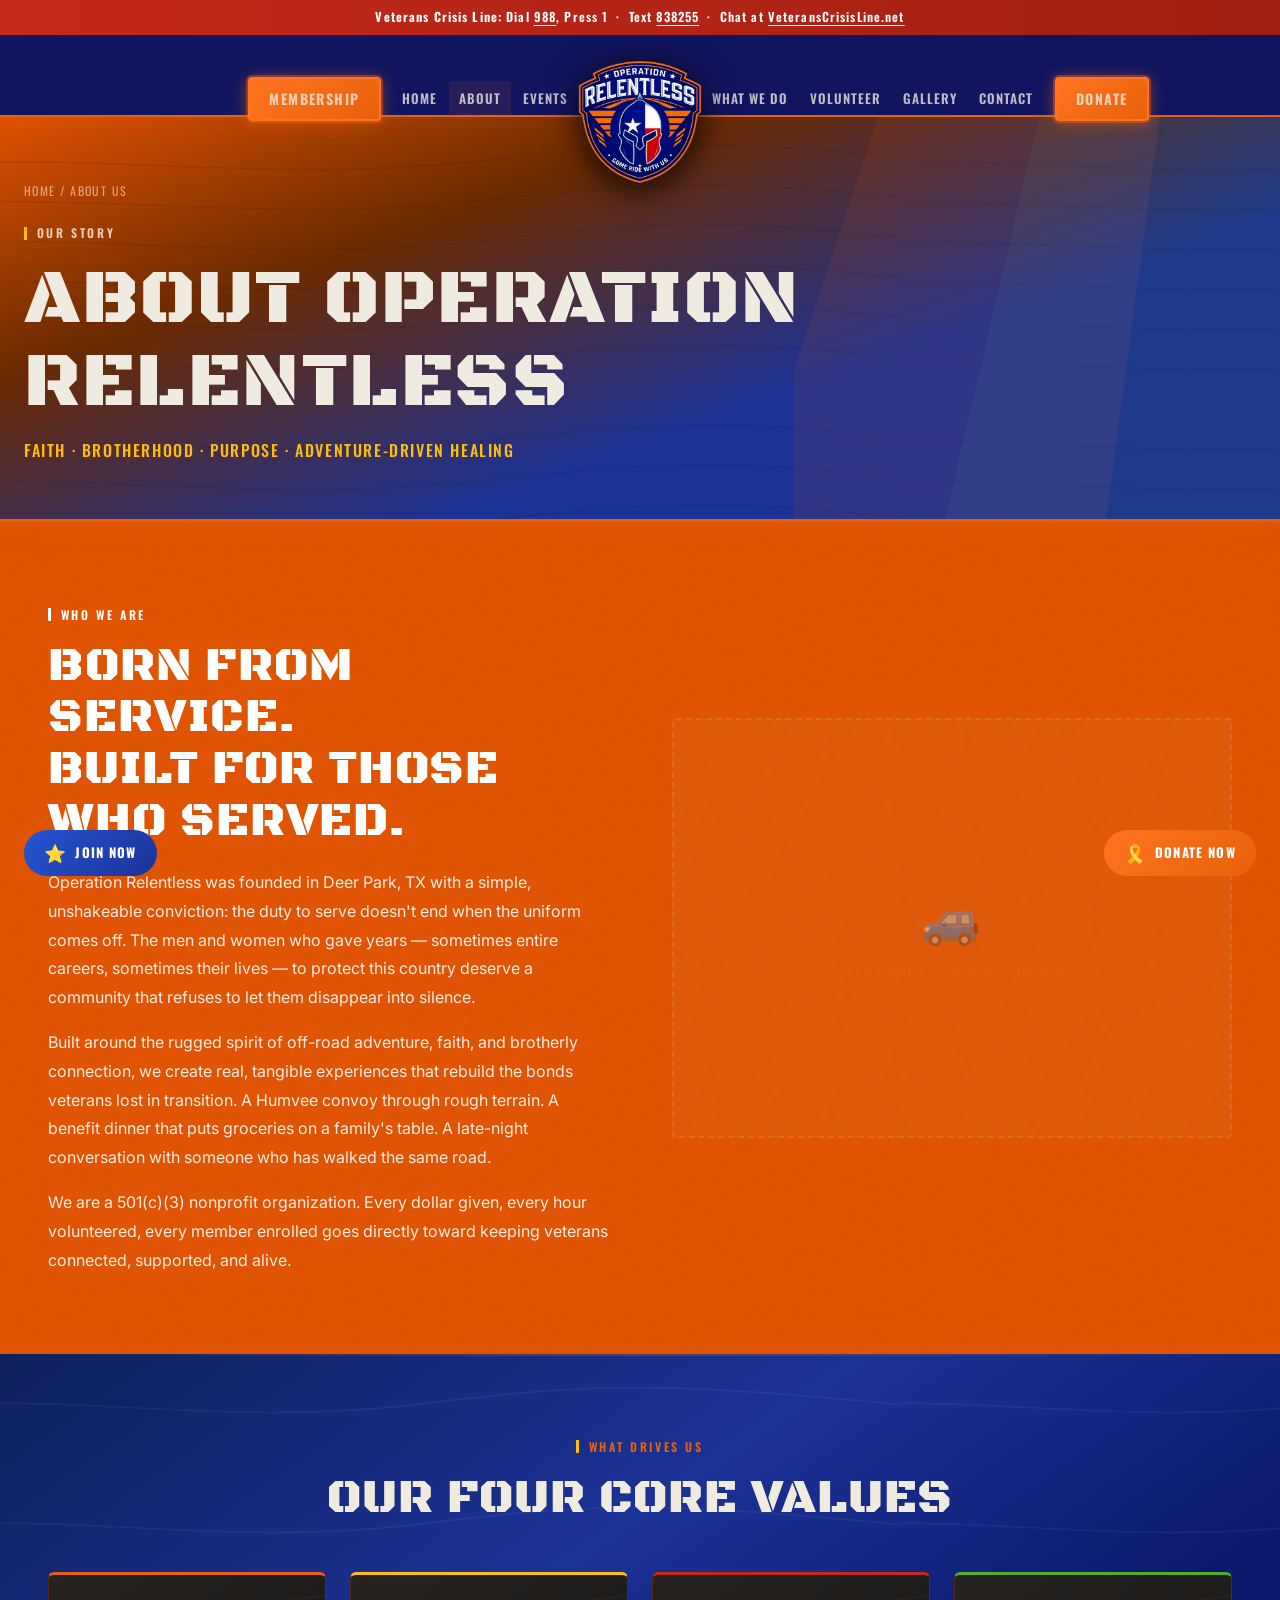
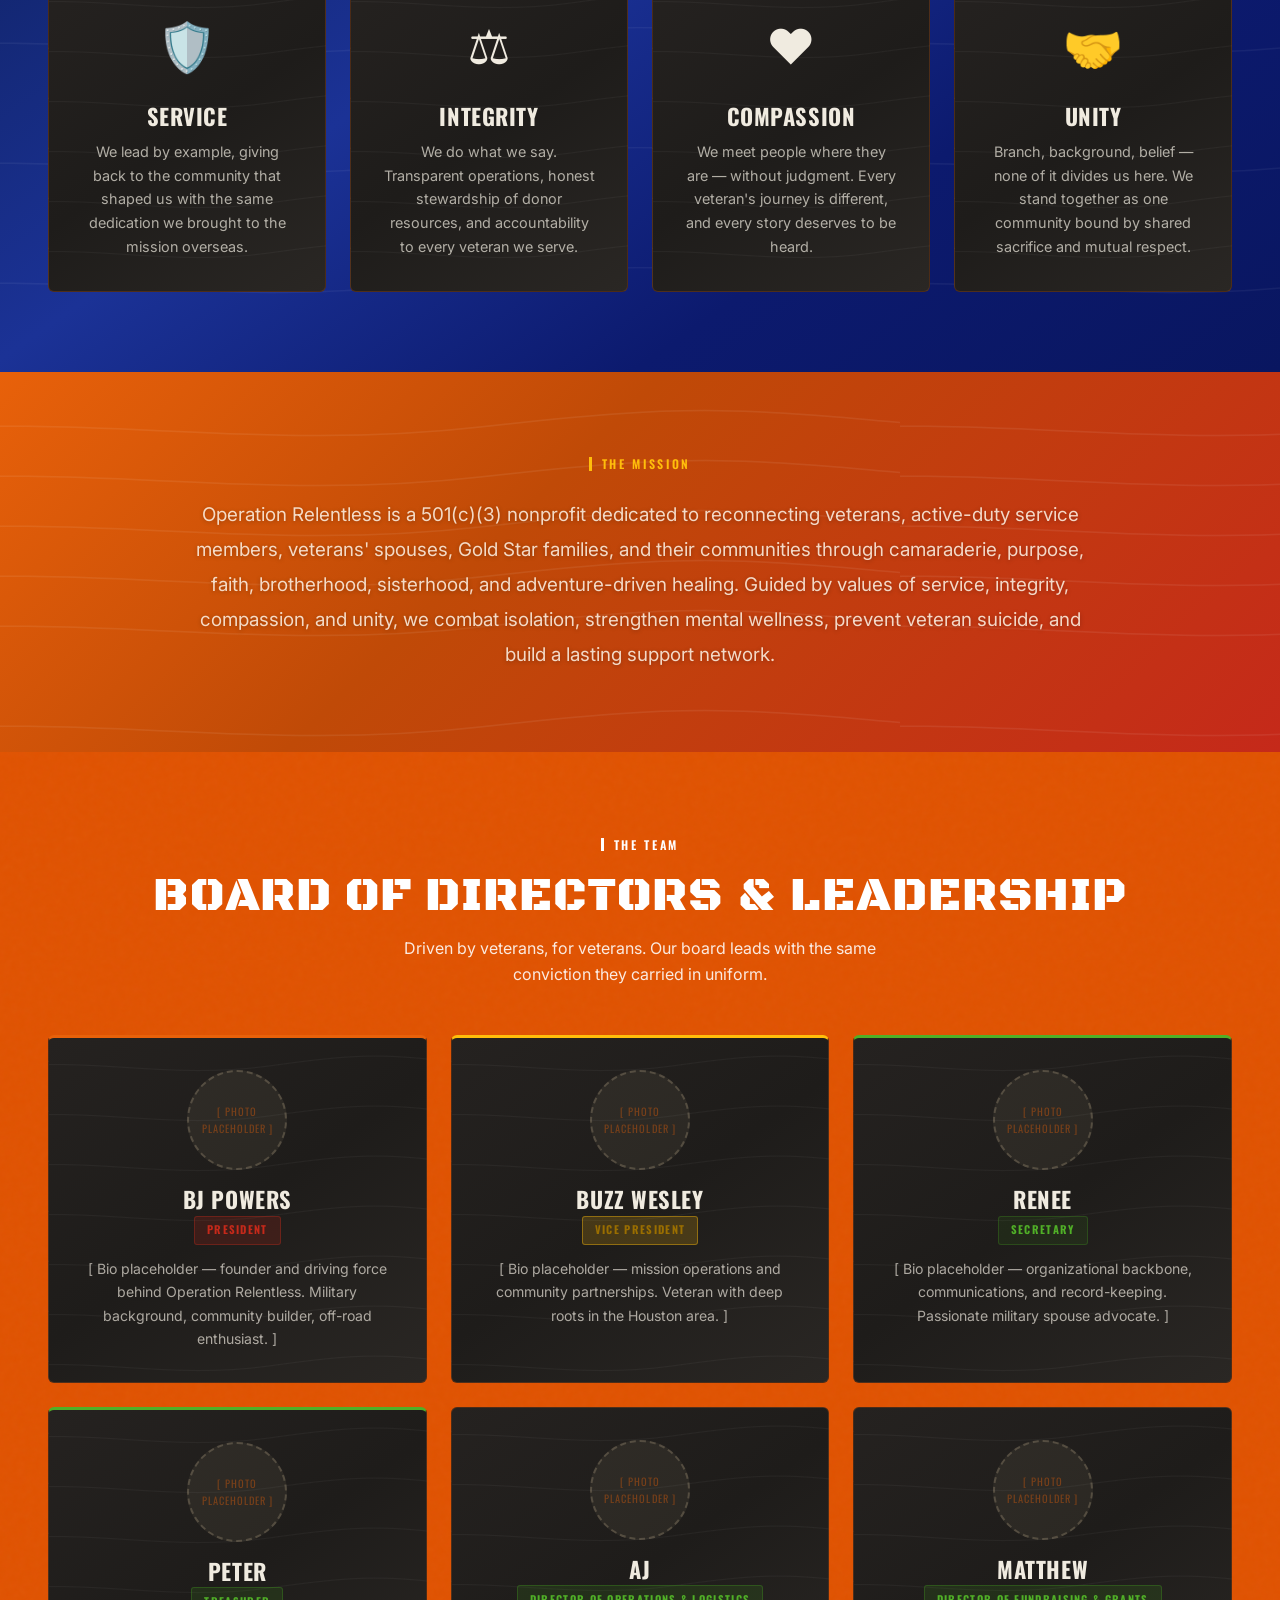
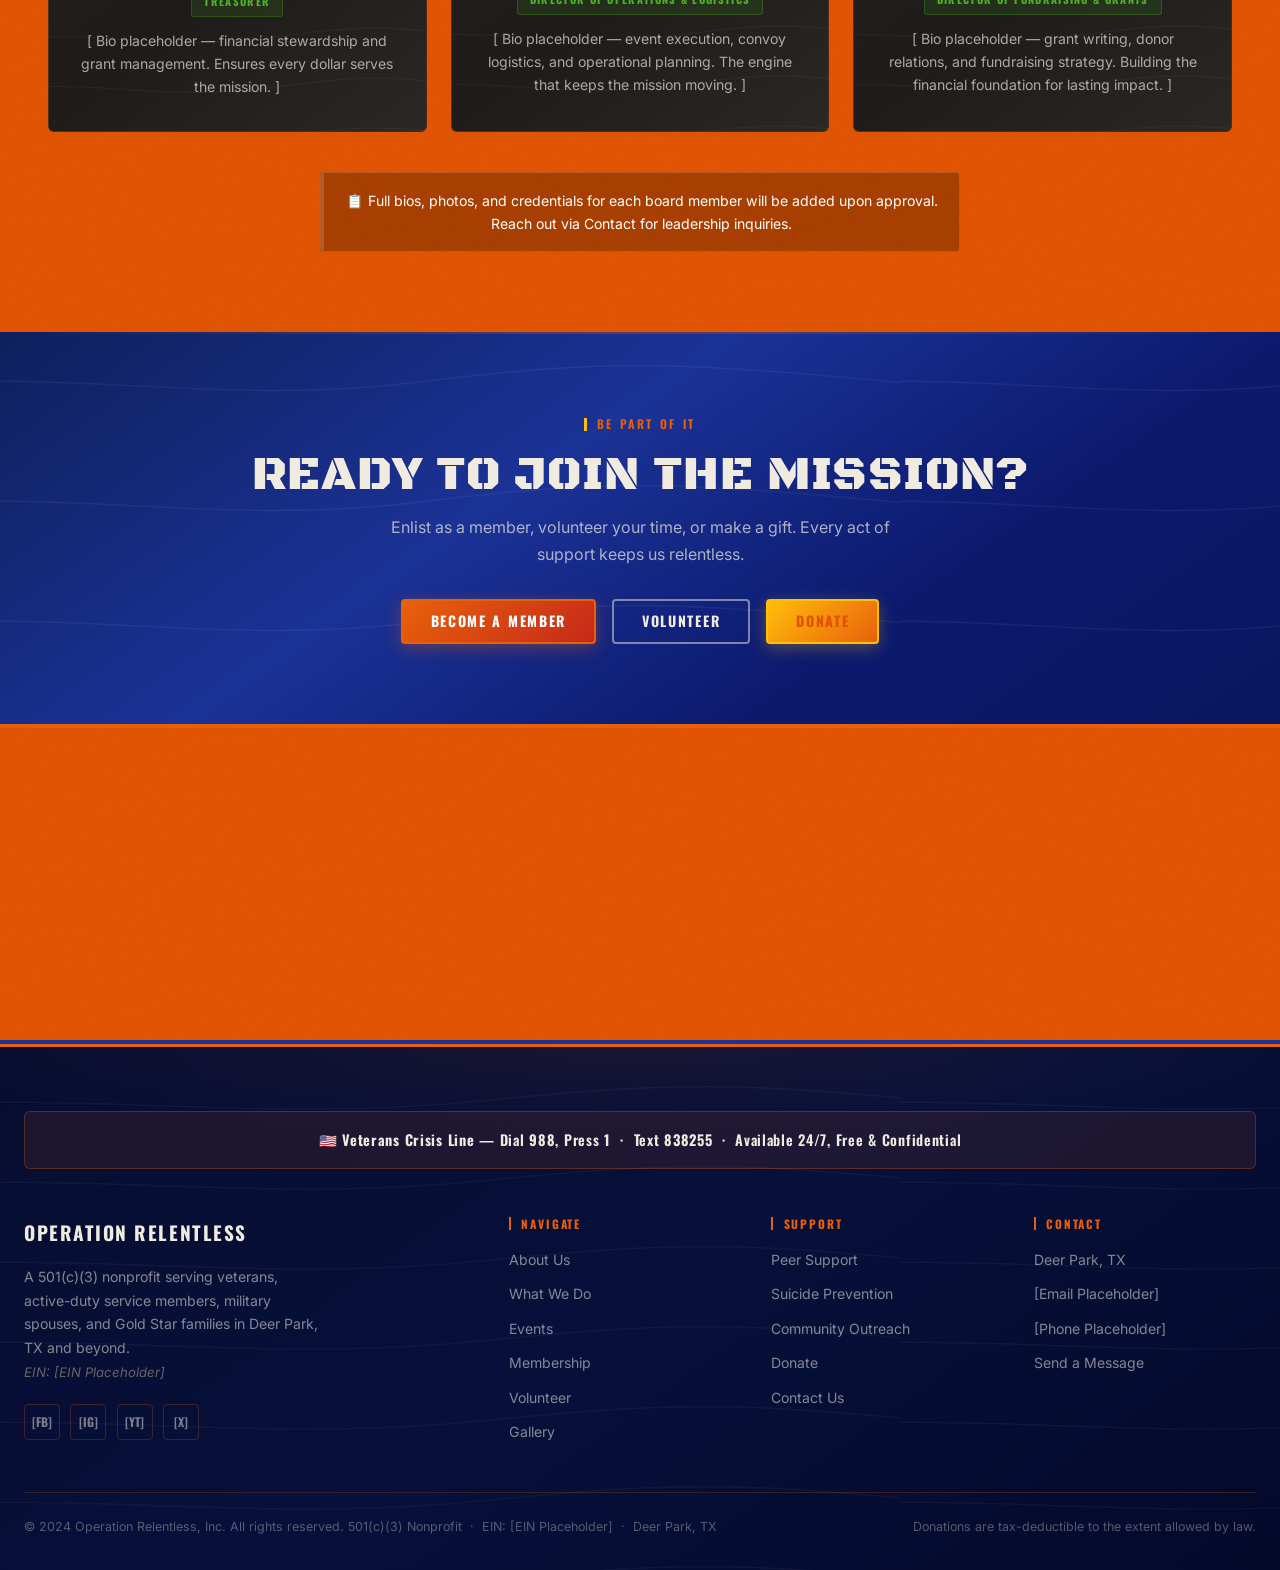
==== about.html @ 0dc4dae9 "f" ====
<!DOCTYPE html>
<html lang="en">
<head>
  <meta charset="UTF-8" />
  <meta name="viewport" content="width=device-width, initial-scale=1.0" />
  <meta name="description" content="Learn the story behind Operation Relentless, our four core values, and the team leading the mission for veterans and military families in Deer Park, TX." />
  <title>About Us | Operation Relentless</title>
  <link rel="preconnect" href="https://fonts.googleapis.com" />
  <link rel="preconnect" href="https://fonts.gstatic.com" crossorigin />
  <link href="https://fonts.googleapis.com/css2?family=Black+Ops+One&family=Oswald:wght@400;500;600;700&family=Inter:wght@300;400;500;600;700&display=swap" rel="stylesheet" />
  <link rel="stylesheet" href="css/styles.css" />
</head>
<body>

  <!-- CRISIS BAR -->
  <div class="crisis-bar" role="banner" aria-label="Veterans Crisis Line">
    <strong>Veterans Crisis Line:</strong> Dial <a href="tel:988">988</a>, Press&nbsp;1 &nbsp;·&nbsp; Text <a href="sms:838255">838255</a> &nbsp;·&nbsp; Chat at <a href="https://www.veteranscrisisline.net" target="_blank" rel="noopener">VeteransCrisisLine.net</a>
  </div>

  <!-- SITE HEADER -->
  <header class="site-header" id="site-header">
    <div class="header-inner">
      <nav class="site-nav site-nav-left" aria-label="Primary navigation">
        <a href="membership.html" class="nav-link member-btn">Membership</a>
        <a href="index.html" class="nav-link">Home</a>
        <a href="about.html" class="nav-link active">About</a>
        <a href="events.html" class="nav-link">Events</a>
      </nav>
      <a href="index.html" class="site-logo" aria-label="Operation Relentless Home">
        <img src="images/relentheaderlogo.png" alt="Operation Relentless" class="logo-img">
      </a>
      <nav class="site-nav site-nav-right" aria-label="Secondary navigation">
        <a href="programs.html" class="nav-link">What We Do</a>
        <a href="volunteer.html" class="nav-link">Volunteer</a>
        <a href="gallery.html" class="nav-link">Gallery</a>
        <a href="contact.html" class="nav-link">Contact</a>
        <a href="donate.html" class="nav-link donate-btn">Donate</a>
      </nav>
      <button class="hamburger" aria-label="Toggle navigation menu" aria-expanded="false" aria-controls="mobile-nav">
        <span></span><span></span><span></span>
      </button>
    </div>
    <nav class="mobile-nav" id="mobile-nav" aria-label="Mobile navigation">
      <a href="index.html" class="nav-link">Home</a>
      <a href="about.html" class="nav-link">About</a>
      <a href="programs.html" class="nav-link">What We Do</a>
      <a href="events.html" class="nav-link">Events</a>
      <a href="membership.html" class="nav-link">Membership</a>
      <a href="volunteer.html" class="nav-link">Volunteer</a>
      <a href="gallery.html" class="nav-link">Gallery</a>
      <a href="contact.html" class="nav-link">Contact</a>
      <a href="donate.html" class="donate-btn">Donate Now</a>
    </nav>
  </header>

  <main>

    <!-- PAGE HERO -->
    <section class="page-hero">
      <div class="page-hero-inner">
        <nav class="breadcrumb" aria-label="Breadcrumb"><a href="index.html">Home</a> / About Us</nav>
        <div class="section-label">Our Story</div>
        <h1>About Operation Relentless</h1>
        <p class="hero-sub">Faith · Brotherhood · Purpose · Adventure-Driven Healing</p>
      </div>
      <!-- Diagonal color accent strips -->
      <svg style="position:absolute;right:0;bottom:0;top:0;width:38%;height:100%;opacity:0.09;pointer-events:none;z-index:0;z-index:0;" viewBox="0 0 500 300" preserveAspectRatio="xMaxYMid slice" xmlns="http://www.w3.org/2000/svg">
        <polygon points="500,0 500,300 100,300 200,0" fill="#E8610A"/>
        <polygon points="500,0 500,300 250,300 320,0" fill="#FFBE0B"/>
        <polygon points="500,0 500,300 370,300 410,0" fill="#3D8B1F"/>
      </svg>
    </section>

    <!-- ================================================
         OUR STORY
         ================================================ -->
    <section class="section topo-bg" aria-label="Organization story">
      <div class="container">
        <div style="display:grid;grid-template-columns:1fr 1fr;gap:4rem;align-items:center;">

          <div class="reveal-left">
            <div class="section-label">Who We Are</div>
            <h2 style="margin-bottom:1.25rem;">Born from Service.<br>Built for Those Who Served.</h2>
            <p style="color:rgba(239,235,225,0.75);line-height:1.8;margin-bottom:1rem;">
              Operation Relentless was founded in Deer Park, TX with a simple, unshakeable conviction: the duty to serve doesn't end when the uniform comes off. The men and women who gave years — sometimes entire careers, sometimes their lives — to protect this country deserve a community that refuses to let them disappear into silence.
            </p>
            <p style="color:rgba(239,235,225,0.75);line-height:1.8;margin-bottom:1rem;">
              Built around the rugged spirit of off-road adventure, faith, and brotherly connection, we create real, tangible experiences that rebuild the bonds veterans lost in transition. A Humvee convoy through rough terrain. A benefit dinner that puts groceries on a family's table. A late-night conversation with someone who has walked the same road.
            </p>
            <p style="color:rgba(239,235,225,0.75);line-height:1.8;">
              We are a 501(c)(3) nonprofit organization. Every dollar given, every hour volunteered, every member enrolled goes directly toward keeping veterans connected, supported, and alive.
            </p>
          </div>

          <div class="reveal-right">
            <div class="img-placeholder" style="aspect-ratio:4/3;height:auto;">
              <div style="font-size:3rem;">🚙</div>
              [ Team / Humvee Photo Placeholder ]
            </div>
          </div>

        </div>
      </div>
    </section>

    <!-- ================================================
         CORE VALUES
         ================================================ -->
    <section class="section section-surface" aria-label="Core values">
      <div class="container">
        <div style="text-align:center;margin-bottom:3rem;">
          <div class="section-label reveal" style="justify-content:center;">What Drives Us</div>
          <h2 class="reveal reveal-delay-1">Our Four Core Values</h2>
        </div>
        <div class="grid-4" style="gap:1.5rem;">

          <div class="card reveal reveal-delay-1" style="text-align:center;border-top:3px solid var(--orange);">
            <div style="font-size:3rem;margin-bottom:1rem;" aria-hidden="true">🛡️</div>
            <h3 style="font-size:1.4rem;color:var(--orange);">Service</h3>
            <p style="font-size:0.9rem;color:rgba(239,235,225,0.7);margin-top:0.75rem;">
              We lead by example, giving back to the community that shaped us with the same dedication we brought to the mission overseas.
            </p>
          </div>

          <div class="card reveal reveal-delay-2" style="text-align:center;border-top:3px solid var(--yellow);">
            <div style="font-size:3rem;margin-bottom:1rem;" aria-hidden="true">⚖️</div>
            <h3 style="font-size:1.4rem;color:var(--yellow);">Integrity</h3>
            <p style="font-size:0.9rem;color:rgba(239,235,225,0.7);margin-top:0.75rem;">
              We do what we say. Transparent operations, honest stewardship of donor resources, and accountability to every veteran we serve.
            </p>
          </div>

          <div class="card reveal reveal-delay-3" style="text-align:center;border-top:3px solid var(--red);">
            <div style="font-size:3rem;margin-bottom:1rem;" aria-hidden="true">❤️</div>
            <h3 style="font-size:1.4rem;color:#FF6B5E;">Compassion</h3>
            <p style="font-size:0.9rem;color:rgba(239,235,225,0.7);margin-top:0.75rem;">
              We meet people where they are — without judgment. Every veteran's journey is different, and every story deserves to be heard.
            </p>
          </div>

          <div class="card reveal reveal-delay-4" style="text-align:center;border-top:3px solid var(--green-hot);">
            <div style="font-size:3rem;margin-bottom:1rem;" aria-hidden="true">🤝</div>
            <h3 style="font-size:1.4rem;color:var(--green-hot);">Unity</h3>
            <p style="font-size:0.9rem;color:rgba(239,235,225,0.7);margin-top:0.75rem;">
              Branch, background, belief — none of it divides us here. We stand together as one community bound by shared sacrifice and mutual respect.
            </p>
          </div>

        </div>
      </div>
    </section>

    <!-- ================================================
         MISSION BAND
         ================================================ -->
    <section class="mission-band" aria-label="Mission statement">
      <div class="mission-band-inner">
        <div class="section-label reveal" style="justify-content:center;margin-bottom:1.5rem;color:rgba(255,255,255,0.8);">The Mission</div>
        <p class="reveal reveal-delay-1">
          Operation Relentless is a 501(c)(3) nonprofit dedicated to reconnecting veterans, active-duty service members, veterans' spouses, Gold Star families, and their communities through camaraderie, purpose, faith, brotherhood, sisterhood, and adventure-driven healing. Guided by values of service, integrity, compassion, and unity, we combat isolation, strengthen mental wellness, prevent veteran suicide, and build a lasting support network.
        </p>
      </div>
    </section>

    <!-- ================================================
         LEADERSHIP GRID
         ================================================ -->
    <section class="section topo-bg" aria-label="Leadership team">
      <div class="container">
        <div style="text-align:center;margin-bottom:3rem;">
          <div class="section-label reveal" style="justify-content:center;">The Team</div>
          <h2 class="reveal reveal-delay-1">Board of Directors &amp; Leadership</h2>
          <p class="reveal reveal-delay-2" style="max-width:52ch;margin:0.75rem auto 0;color:rgba(239,235,225,0.65);">
            Driven by veterans, for veterans. Our board leads with the same conviction they carried in uniform.
          </p>
        </div>

        <div class="grid-3" style="gap:1.5rem;">

          <!-- BJ Powers -->
          <div class="card reveal reveal-delay-1" style="text-align:center;border-top:3px solid var(--orange);">
            <div class="img-placeholder-sq">[ Photo<br>Placeholder ]</div>
            <h4 style="margin-bottom:0.25rem;">BJ Powers</h4>
            <div class="tag red" style="margin-bottom:0.75rem;">President</div>
            <p style="font-size:0.88rem;color:rgba(239,235,225,0.65);">[ Bio placeholder — founder and driving force behind Operation Relentless. Military background, community builder, off-road enthusiast. ]</p>
          </div>

          <!-- Buzz Wesley -->
          <div class="card reveal reveal-delay-2" style="text-align:center;border-top:3px solid var(--yellow);">
            <div class="img-placeholder-sq">[ Photo<br>Placeholder ]</div>
            <h4 style="margin-bottom:0.25rem;">Buzz Wesley</h4>
            <div class="tag yellow" style="margin-bottom:0.75rem;">Vice President</div>
            <p style="font-size:0.88rem;color:rgba(239,235,225,0.65);">[ Bio placeholder — mission operations and community partnerships. Veteran with deep roots in the Houston area. ]</p>
          </div>

          <!-- Renee -->
          <div class="card reveal reveal-delay-3" style="text-align:center;border-top:3px solid var(--green-hot);">
            <div class="img-placeholder-sq">[ Photo<br>Placeholder ]</div>
            <h4 style="margin-bottom:0.25rem;">Renee</h4>
            <div class="tag blue" style="margin-bottom:0.75rem;">Secretary</div>
            <p style="font-size:0.88rem;color:rgba(239,235,225,0.65);">[ Bio placeholder — organizational backbone, communications, and record-keeping. Passionate military spouse advocate. ]</p>
          </div>

          <!-- Peter -->
          <div class="card reveal reveal-delay-1" style="text-align:center;border-top:3px solid var(--green-hot);">
            <div class="img-placeholder-sq">[ Photo<br>Placeholder ]</div>
            <h4 style="margin-bottom:0.25rem;">Peter</h4>
            <div class="tag olive" style="margin-bottom:0.75rem;">Treasurer</div>
            <p style="font-size:0.88rem;color:rgba(239,235,225,0.65);">[ Bio placeholder — financial stewardship and grant management. Ensures every dollar serves the mission. ]</p>
          </div>

          <!-- AJ -->
          <div class="card reveal reveal-delay-2" style="text-align:center;">
            <div class="img-placeholder-sq">[ Photo<br>Placeholder ]</div>
            <h4 style="margin-bottom:0.25rem;">AJ</h4>
            <div class="tag olive" style="margin-bottom:0.75rem;">Director of Operations &amp; Logistics</div>
            <p style="font-size:0.88rem;color:rgba(239,235,225,0.65);">[ Bio placeholder — event execution, convoy logistics, and operational planning. The engine that keeps the mission moving. ]</p>
          </div>

          <!-- Matthew -->
          <div class="card reveal reveal-delay-3" style="text-align:center;">
            <div class="img-placeholder-sq">[ Photo<br>Placeholder ]</div>
            <h4 style="margin-bottom:0.25rem;">Matthew</h4>
            <div class="tag olive" style="margin-bottom:0.75rem;">Director of Fundraising &amp; Grants</div>
            <p style="font-size:0.88rem;color:rgba(239,235,225,0.65);">[ Bio placeholder — grant writing, donor relations, and fundraising strategy. Building the financial foundation for lasting impact. ]</p>
          </div>

        </div>

        <div class="notice olive reveal" style="margin-top:2.5rem;max-width:640px;margin-left:auto;margin-right:auto;text-align:center;">
          📋 Full bios, photos, and credentials for each board member will be added upon approval. Reach out via <a href="contact.html">Contact</a> for leadership inquiries.
        </div>

      </div>
    </section>

    <!-- CTA -->
    <section class="section section-surface" aria-label="Join us CTA">
      <div class="container-sm" style="text-align:center;">
        <div class="section-label reveal" style="justify-content:center;">Be Part of It</div>
        <h2 class="reveal reveal-delay-1">Ready to Join the Mission?</h2>
        <p class="reveal reveal-delay-2" style="color:rgba(239,235,225,0.7);margin:0.75rem 0 2rem;max-width:50ch;margin-left:auto;margin-right:auto;">
          Enlist as a member, volunteer your time, or make a gift. Every act of support keeps us relentless.
        </p>
        <div class="reveal reveal-delay-3" style="display:flex;gap:1rem;justify-content:center;flex-wrap:wrap;">
          <a href="membership.html" class="btn btn-red">Become a Member</a>
          <a href="volunteer.html" class="btn btn-outline">Volunteer</a>
          <a href="donate.html" class="btn btn-tan">Donate</a>
        </div>
      </div>
    </section>

  </main>

  <!-- MAP -->
  <section class="site-map-section" aria-label="Our location in Deer Park, TX">
    <iframe
      src="https://www.openstreetmap.org/export/embed.html?bbox=-95.30%2C29.62%2C-94.95%2C29.80&layer=mapnik&marker=29.7058%2C-95.1235"
      width="100%" height="320" style="border:0;" allowfullscreen=""
      loading="lazy" referrerpolicy="no-referrer-when-downgrade"
      title="Operation Relentless location — Deer Park, TX">
    </iframe>
  </section>

  <!-- FOOTER -->
  <footer class="site-footer" role="contentinfo">
    <div class="footer-inner">
      <div class="footer-crisis" aria-label="Veterans Crisis Line">
        🇺🇸 <strong>Veterans Crisis Line</strong> — Dial <strong>988</strong>, Press <strong>1</strong> &nbsp;·&nbsp; Text <strong>838255</strong> &nbsp;·&nbsp; Available 24/7, Free &amp; Confidential
      </div>
      <div class="footer-grid">
        <div class="footer-brand">
          <div style="font-family:var(--font-display);font-size:1.2rem;font-weight:700;color:var(--cream);letter-spacing:0.08em;text-transform:uppercase;">Operation Relentless</div>
          <p>A 501(c)(3) nonprofit serving veterans, active-duty service members, military spouses, and Gold Star families in Deer Park, TX and beyond.<br><em style="color:rgba(203,185,148,0.5);font-size:0.82rem;">EIN: [EIN Placeholder]</em></p>
          <div class="social-links">
            <a href="#" class="social-link" aria-label="Facebook">[FB]</a>
            <a href="#" class="social-link" aria-label="Instagram">[IG]</a>
            <a href="#" class="social-link" aria-label="YouTube">[YT]</a>
            <a href="#" class="social-link" aria-label="Twitter/X">[X]</a>
          </div>
        </div>
        <div class="footer-col"><h4>Navigate</h4><ul><li><a href="about.html">About Us</a></li><li><a href="programs.html">What We Do</a></li><li><a href="events.html">Events</a></li><li><a href="membership.html">Membership</a></li><li><a href="volunteer.html">Volunteer</a></li><li><a href="gallery.html">Gallery</a></li></ul></div>
        <div class="footer-col"><h4>Support</h4><ul><li><a href="programs.html">Peer Support</a></li><li><a href="programs.html#prevention">Suicide Prevention</a></li><li><a href="programs.html#outreach">Community Outreach</a></li><li><a href="donate.html">Donate</a></li><li><a href="contact.html">Contact Us</a></li></ul></div>
        <div class="footer-col"><h4>Contact</h4><ul><li><a href="#">Deer Park, TX</a></li><li><a href="mailto:info@operationrelentless.org">[Email Placeholder]</a></li><li><a href="tel:+">[Phone Placeholder]</a></li><li><a href="contact.html">Send a Message</a></li></ul></div>
      </div>
      <div class="footer-bottom">
        <p>© 2024 Operation Relentless, Inc. All rights reserved. 501(c)(3) Nonprofit &nbsp;·&nbsp; EIN: [EIN Placeholder] &nbsp;·&nbsp; Deer Park, TX</p>
        <p>Donations are tax-deductible to the extent allowed by law.</p>
      </div>
    </div>
  </footer>

  <!-- Sticky CTAs -->
  <a href="donate.html" class="sticky-cta sticky-cta-donate" aria-label="Donate now">
    <span class="sticky-icon">🎗️</span> Donate Now
  </a>
  <a href="membership.html" class="sticky-cta sticky-cta-member" aria-label="Become a member">
    <span class="sticky-icon">⭐</span> Join Now
  </a>

  <script src="js/main.js"></script>
</body>
</html>
---- css/styles.css ----
/* =======================================================
   OPERATION RELENTLESS — DESIGN SYSTEM v2
   Palette: Blue #1B3296 | Surface #1B3296 | Orange #E8610A
            Yellow #FFBE0B | Green #3D8B1F | Red #C5291A
            Cream #F0EBE0
   Inspired by: the OR Humvee custom wrap — orange base, royal blue accents
   ======================================================= */

@import url('https://fonts.googleapis.com/css2?family=Oswald:wght@400;500;600;700&family=Inter:wght@300;400;500;600;700&display=swap');

/* ---- VARIABLES ---- */
:root {
  --navy:       #E05200;   /* PRIMARY — vivid orange base color */
  /* Charcoal surface for cards/modals — dark warm, not blue */
  --charcoal:     #1E1C1A;
  --charcoal-2:   #252220;
  --navy-surf:  #1B3296;   /* logo blue surface — section-surface sections */
  --orange:     #E8610A;
  --orange-hot: #FF7420;
  --yellow:     #FFBE0B;
  --yellow-dim: #D4980A;
  --green:      #3D8B1F;
  --green-hot:  #50B027;
  --blue:       #1A3FA8;
  --blue-hot:   #2655D4;
  --red:        #C5291A;
  --red-dark:   #A01F12;
  --cream:      #F0EBE0;

  /* legacy aliases so existing code doesn't break */
  --olive:      #3D8B1F;
  --tan:        #E8610A;

  --tan-05:   rgba(232,97,10,0.05);
  --tan-10:   rgba(232,97,10,0.10);
  --tan-20:   rgba(232,97,10,0.22);
  --tan-40:   rgba(232,97,10,0.40);
  --red-20:   rgba(197,41,26,0.20);

  --font-display: 'Oswald', 'Arial Narrow', sans-serif;
  --font-hero:    'Black Ops One', 'Oswald', sans-serif;
  --font-body:    'Inter', system-ui, sans-serif;

  --tr:      0.22s ease;
  --tr-slow: 0.4s ease;
}

/* ---- RESET ---- */
*, *::before, *::after { box-sizing: border-box; margin: 0; padding: 0; }
html { scroll-behavior: smooth; font-size: 16px; }
body {
  font-family: var(--font-body);
  background-color: var(--navy);
  color: #fff;
  line-height: 1.65;
  overflow-x: hidden;
  /* Subtle noise texture for depth */
  background-image: url("data:image/svg+xml,%3Csvg viewBox='0 0 200 200' xmlns='http://www.w3.org/2000/svg'%3E%3Cfilter id='noise'%3E%3CfeTurbulence type='fractalNoise' baseFrequency='0.9' numOctaves='4' stitchTiles='stitch'/%3E%3C/filter%3E%3Crect width='100%25' height='100%25' filter='url(%23noise)' opacity='0.03'/%3E%3C/svg%3E");
}
img, video { display: block; max-width: 100%; height: auto; }
a { color: #fff; text-decoration: none; transition: color var(--tr); }
a:hover { color: rgba(255,255,255,0.75); }
ul { list-style: none; }
button { font-family: inherit; }

/* ---- ACCESSIBILITY ---- */
:focus-visible { outline: 3px solid var(--tan); outline-offset: 3px; border-radius: 2px; }
.sr-only {
  position: absolute; width: 1px; height: 1px; padding: 0;
  margin: -1px; overflow: hidden; clip: rect(0,0,0,0);
  white-space: nowrap; border: 0;
}

/* ---- REDUCED MOTION ---- */
@media (prefers-reduced-motion: reduce) {
  *, *::before, *::after {
    animation-duration: 0.001ms !important;
    transition-duration: 0.001ms !important;
  }
  html { scroll-behavior: auto; }
  .reveal, .reveal-left, .reveal-right {
    opacity: 1 !important; transform: none !important;
  }
}

/* ---- TOPOGRAPHIC TEXTURE (shared inline SVG) ---- */
/* Reusable topo SVG background — dark lines on light, light lines on dark */
:root {
  --topo-dark: url("data:image/svg+xml,%3Csvg xmlns='http://www.w3.org/2000/svg' width='900' height='600'%3E%3Cg fill='none' stroke='rgba(255%2C255%2C255%2C0.07)' stroke-width='1.4'%3E%3Cpath d='M-100%2C55 C60%2C35 220%2C75 420%2C50 S680%2C30 950%2C55'/%3E%3Cpath d='M-100%2C135 C60%2C115 220%2C155 420%2C130 S680%2C110 950%2C135'/%3E%3Cpath d='M-100%2C215 C60%2C195 220%2C235 420%2C210 S680%2C190 950%2C215'/%3E%3Cpath d='M-100%2C295 C60%2C275 220%2C315 420%2C290 S680%2C270 950%2C295'/%3E%3Cpath d='M-100%2C375 C60%2C355 220%2C395 420%2C370 S680%2C350 950%2C375'/%3E%3Cpath d='M-100%2C455 C60%2C435 220%2C475 420%2C450 S680%2C430 950%2C455'/%3E%3Cpath d='M-100%2C535 C60%2C515 220%2C555 420%2C530 S680%2C510 950%2C535'/%3E%3C/g%3E%3C/svg%3E");
}
  position: relative;
  /* Orange gradient — never flat */
  background: linear-gradient(145deg,
    #E05200 0%,
    #C44600 35%,
    #E05200 65%,
    #B83D00 100%);
}
.topo-bg::before {
  content: '';
  position: absolute;
  inset: 0;
  background-image: url("data:image/svg+xml,%3Csvg xmlns='http://www.w3.org/2000/svg' width='900' height='600'%3E%3Cg fill='none' stroke='rgba(255%2C255%2C255%2C0.08)' stroke-width='1.4'%3E%3Cpath d='M-100%2C55 C60%2C35 220%2C75 420%2C50 S680%2C30 950%2C55'/%3E%3Cpath d='M-100%2C95 C60%2C75 220%2C115 420%2C90 S680%2C70 950%2C95'/%3E%3Cpath d='M-100%2C135 C60%2C115 220%2C155 420%2C130 S680%2C110 950%2C135'/%3E%3Cpath d='M-100%2C175 C60%2C155 220%2C195 420%2C170 S680%2C150 950%2C175'/%3E%3Cpath d='M-100%2C215 C60%2C195 220%2C235 420%2C210 S680%2C190 950%2C215'/%3E%3Cpath d='M-100%2C255 C60%2C235 220%2C275 420%2C250 S680%2C230 950%2C255'/%3E%3Cpath d='M-100%2C295 C60%2C275 220%2C315 420%2C290 S680%2C270 950%2C295'/%3E%3Cpath d='M-100%2C335 C60%2C315 220%2C355 420%2C330 S680%2C310 950%2C335'/%3E%3Cpath d='M-100%2C375 C60%2C355 220%2C395 420%2C370 S680%2C350 950%2C375'/%3E%3Cpath d='M-100%2C415 C60%2C395 220%2C435 420%2C410 S680%2C390 950%2C415'/%3E%3Cpath d='M-100%2C455 C60%2C435 220%2C475 420%2C450 S680%2C430 950%2C455'/%3E%3Cpath d='M-100%2C495 C60%2C475 220%2C515 420%2C490 S680%2C470 950%2C495'/%3E%3Cpath d='M-100%2C535 C60%2C515 220%2C555 420%2C530 S680%2C510 950%2C535'/%3E%3Cpath d='M-100%2C575 C60%2C555 220%2C595 420%2C570 S680%2C550 950%2C575'/%3E%3C/g%3E%3C/svg%3E");
  background-size: 900px 600px;
  background-repeat: repeat;
  pointer-events: none;
  z-index: 0;
}
.topo-bg > * { position: relative; z-index: 1; }

/* =======================================================
   TYPOGRAPHY
   ======================================================= */
h1, h2 {
  font-family: var(--font-hero);
  font-weight: 400; /* Black Ops One is display weight */
  line-height: 1.08;
  letter-spacing: 0.02em;
  text-transform: uppercase;
}
h3, h4, h5, h6 {
  font-family: var(--font-display);
  font-weight: 700;
  line-height: 1.12;
  letter-spacing: 0.025em;
  text-transform: uppercase;
}
h1 { font-size: clamp(2.4rem, 6vw, 5rem); }
h2 { font-size: clamp(1.75rem, 4vw, 3rem); }
h3 { font-size: clamp(1.25rem, 2.5vw, 2rem); }
h4 { font-size: clamp(1.05rem, 2vw, 1.4rem); }
p  { font-size: 1rem; }

.section-label {
  display: inline-flex;
  align-items: center;
  gap: 0.6rem;
  font-family: var(--font-display);
  font-size: 0.75rem;
  font-weight: 600;
  letter-spacing: 0.22em;
  text-transform: uppercase;
  color: #fff;
  margin-bottom: 1rem;
}
.section-label::before {
  content: '';
  display: block;
  width: 3px;
  height: 1.1em;
  background: #fff;
  flex-shrink: 0;
  box-shadow: none;
}

.text-tan   { color: var(--orange); }
.text-red   { color: var(--red); }
.text-orange { color: var(--orange); }
.text-yellow { color: var(--yellow); }
.text-green  { color: var(--green-hot); }
.text-blue   { color: var(--green-hot); }
.text-cream { color: var(--cream); }
.text-dim   { color: rgba(240,235,224,0.55); }

/* =======================================================
   CRISIS BAR
   ======================================================= */
.crisis-bar {
  background: linear-gradient(90deg, var(--red) 0%, #A01F12 100%);
  color: #fff;
  font-family: var(--font-display);
  font-size: 0.78rem;
  font-weight: 600;
  letter-spacing: 0.09em;
  text-align: center;
  padding: 0.45rem 1rem;
  z-index: 200;
  position: relative;
}
.crisis-bar a { color: #fff; text-decoration: underline; text-underline-offset: 3px; }
.crisis-bar a:hover { color: rgba(255,255,255,0.82); }

/* =======================================================
   NAVIGATION
   ======================================================= */
.site-header {
  background-color: rgba(11,20,100,0.97);
  backdrop-filter: blur(12px);
  -webkit-backdrop-filter: blur(12px);
  border-bottom: 2px solid var(--orange);
  position: sticky;
  top: 0;
  z-index: 90;
  overflow: visible;
  transition: box-shadow var(--tr);
}
.site-header.scrolled { box-shadow: 0 4px 32px rgba(232,97,10,0.25), 0 2px 0 var(--orange); }

.header-inner {
  max-width: 1280px;
  margin: 0 auto;
  padding: 0 1.5rem;
  display: grid;
  grid-template-columns: 1fr auto 1fr;
  align-items: center;
  height: 80px;
  overflow: visible;
}

.site-logo {
  display: flex;
  align-items: center;
  justify-content: center;
  text-decoration: none;
  flex-shrink: 0;
  position: relative;
  z-index: 2;
  overflow: visible;
}
.logo-img {
  height: 128px;
  width: auto;
  display: block;
  margin-top: 0;
  margin-bottom: 0;
  transform: translateY(24px);
  filter: drop-shadow(0 6px 18px rgba(0,0,0,0.9));
  position: relative;
  z-index: 2;
  transition: transform var(--tr);
}
.site-logo:hover .logo-img { transform: translateY(24px) scale(1.05); }

/* Desktop Nav */
.site-nav {
  display: flex; align-items: center; gap: 0.15rem;
}
.site-nav .nav-link {
  font-family: var(--font-display);
  font-size: 0.82rem; font-weight: 600;
  letter-spacing: 0.08em; text-transform: uppercase;
  color: rgba(239,235,225,0.72);
  padding: 0.45rem 0.6rem;
  border-radius: 3px;
  transition: color var(--tr), background var(--tr);
  white-space: nowrap;
}
.site-nav .nav-link:hover,
.site-nav .nav-link.active {
  color: var(--orange);
  background: rgba(232,97,10,0.1);
}
.site-nav .donate-btn {
  background: linear-gradient(135deg, var(--orange-hot), var(--orange));
  color: #fff !important;
  padding: 0.5rem 1.2rem;
  border-radius: 4px;
  margin-left: 0.6rem;
  font-weight: 700;
  font-size: 0.88rem;
  letter-spacing: 0.1em;
  box-shadow: 0 2px 16px rgba(232,97,10,0.6), 0 0 0 2px rgba(255,116,32,0.35);
  border: 2px solid var(--orange-hot);
}
.site-nav .donate-btn:hover {
  background: linear-gradient(135deg, #FF8C30, var(--orange-hot));
  box-shadow: 0 4px 24px rgba(232,97,10,0.85), 0 0 0 3px rgba(255,116,32,0.5);
  transform: translateY(-1px);
}
/* Membership CTA button — matches donate style */
.site-nav .member-btn {
  background: linear-gradient(135deg, var(--orange-hot), var(--orange));
  color: #fff !important;
  padding: 0.5rem 1.2rem;
  border-radius: 4px;
  margin-right: 0.6rem;
  font-weight: 700;
  font-size: 0.88rem;
  letter-spacing: 0.1em;
  box-shadow: 0 2px 16px rgba(232,97,10,0.6), 0 0 0 2px rgba(255,116,32,0.35);
  border: 2px solid var(--orange-hot);
}
.site-nav .member-btn:hover {
  background: linear-gradient(135deg, #FF8C30, var(--orange-hot));
  box-shadow: 0 4px 24px rgba(232,97,10,0.85), 0 0 0 3px rgba(255,116,32,0.5);
  transform: translateY(-1px);
}
/* Left / right split nav groups */
.site-nav-left {
  display: flex; align-items: center;
  justify-content: flex-end; gap: 0.15rem;
}
.site-nav-right {
  display: flex; align-items: center;
  justify-content: flex-start; gap: 0.15rem;
}

/* Hamburger */
.hamburger {
  display: none; flex-direction: column; gap: 5px;
  background: none; border: none; cursor: pointer;
  padding: 8px; border-radius: 4px;
  transition: background var(--tr);
}
.hamburger:hover { background: var(--tan-10); }
.hamburger span {
  display: block; width: 26px; height: 2px;
  background: var(--cream); border-radius: 2px;
  transition: transform var(--tr), opacity var(--tr);
}
.hamburger[aria-expanded="true"] span:nth-child(1) { transform: translateY(7px) rotate(45deg); }
.hamburger[aria-expanded="true"] span:nth-child(2) { opacity: 0; }
.hamburger[aria-expanded="true"] span:nth-child(3) { transform: translateY(-7px) rotate(-45deg); }

/* Mobile Nav */
.mobile-nav {
  display: none; flex-direction: column;
  background: linear-gradient(145deg, #1E1C1A 0%, #252220 100%);
  border-top: 1px solid rgba(232,97,10,0.3);
  padding: 1rem 1.5rem 1.5rem; gap: 0.15rem;
}
.mobile-nav.open { display: flex; }
.mobile-nav .nav-link {
  font-family: var(--font-display);
  font-size: 0.95rem; font-weight: 600;
  letter-spacing: 0.08em; text-transform: uppercase;
  color: rgba(239,235,225,0.78);
  padding: 0.7rem 0.5rem;
  border-bottom: 1px solid var(--tan-10);
  display: block; transition: color var(--tr);
}
.mobile-nav .nav-link:hover { color: var(--cream); }
.mobile-nav .donate-btn {
  display: block; margin-top: 0.75rem;
  background: var(--red); color: #fff !important;
  text-align: center; padding: 0.75rem;
  border-radius: 4px; font-family: var(--font-display);
  font-size: 0.95rem; font-weight: 700;
  letter-spacing: 0.1em; text-transform: uppercase;
}
.mobile-nav .donate-btn:hover { background: var(--red-dark); }

/* =======================================================
   BUTTONS
   ======================================================= */
.btn {
  display: inline-flex; align-items: center; gap: 0.5rem;
  font-family: var(--font-display); font-weight: 700;
  font-size: 0.88rem; letter-spacing: 0.12em; text-transform: uppercase;
  padding: 0.85rem 1.75rem; border-radius: 4px;
  border: 2px solid transparent; cursor: pointer;
  transition: all var(--tr); text-decoration: none;
  line-height: 1; white-space: nowrap;
}
/* Primary: vivid orange — the Humvee's dominant color */
.btn-red {
  background: linear-gradient(135deg, var(--orange) 0%, var(--red) 100%);
  color: #fff; border-color: var(--orange);
  box-shadow: 0 4px 16px rgba(232,97,10,0.35);
}
.btn-red:hover {
  background: linear-gradient(135deg, var(--orange-hot) 0%, var(--orange) 100%);
  color: #fff; border-color: var(--orange-hot);
  transform: translateY(-2px); box-shadow: 0 8px 28px rgba(232,97,10,0.55);
}
/* Secondary: electric yellow */
.btn-yellow {
  background: var(--yellow); color: #0D0600; border-color: var(--yellow);
  box-shadow: 0 4px 16px rgba(255,190,11,0.35);
}
.btn-yellow:hover {
  background: #FFD040; color: #0D0600;
  transform: translateY(-2px); box-shadow: 0 8px 28px rgba(255,190,11,0.55);
}
.btn-outline {
  background: transparent; color: var(--cream); border-color: rgba(240,235,224,0.5);
}
.btn-outline:hover {
  background: rgba(232,97,10,0.1); color: var(--orange);
  border-color: var(--orange);
}
/* Tan alias → orange */
.btn-tan {
  background: linear-gradient(135deg, var(--yellow) 0%, var(--orange) 100%);
  color: var(--navy); border-color: var(--yellow);
  box-shadow: 0 4px 16px rgba(255,190,11,0.3);
}
.btn-tan:hover {
  background: linear-gradient(135deg, #FFD040 0%, var(--orange-hot) 100%);
  color: var(--navy); transform: translateY(-2px);
  box-shadow: 0 8px 24px rgba(255,190,11,0.5);
}
/* Olive alias → vivid green */
.btn-olive {
  background: linear-gradient(135deg, var(--green-hot) 0%, var(--green) 100%);
  color: #fff; border-color: var(--green);
  box-shadow: 0 4px 16px rgba(61,139,31,0.35);
}
.btn-olive:hover {
  background: linear-gradient(135deg, #60C830 0%, var(--green-hot) 100%);
  color: #fff; transform: translateY(-2px);
  box-shadow: 0 8px 24px rgba(61,139,31,0.55);
}
/* Lime green button */
.btn-lime {
  background: linear-gradient(135deg, #7FFF00 0%, #39D353 100%);
  color: #0A2200; border-color: #5FE010;
  box-shadow: 0 4px 16px rgba(127,255,0,0.4);
  font-weight: 900;
}
.btn-lime:hover {
  background: linear-gradient(135deg, #9FFF30 0%, #7FFF00 100%);
  color: #0A2200; transform: translateY(-2px);
  box-shadow: 0 8px 28px rgba(127,255,0,0.6);
}
/* Blue button — vivid royal blue */
.btn-blue {
  background: linear-gradient(135deg, #2655D4, var(--navy-surf));
  color: #fff; border-color: #2655D4;
  box-shadow: 0 4px 16px rgba(38,85,212,0.4);
}
.btn-blue:hover {
  background: linear-gradient(135deg, #3A6AFF, #2655D4);
  color: #fff; transform: translateY(-2px);
  box-shadow: 0 8px 24px rgba(38,85,212,0.6);
}
.btn-sm { padding: 0.6rem 1.2rem; font-size: 0.78rem; }
.btn-lg { padding: 1rem 2.25rem; font-size: 1rem; }

/* =======================================================
   LAYOUT
   ======================================================= */
.container    { max-width: 1280px; margin: 0 auto; padding: 0 1.5rem; }
.container-sm { max-width: 860px;  margin: 0 auto; padding: 0 1.5rem; }
.container-xs { max-width: 640px;  margin: 0 auto; padding: 0 1.5rem; }

.section    { padding: 5rem 1.5rem; }
.section-sm { padding: 3.5rem 1.5rem; }

.section-dark    { background: linear-gradient(145deg, var(--navy) 0%, #B83D00 100%); }
.section-surface {
  background:
    url("data:image/svg+xml,%3Csvg xmlns='http://www.w3.org/2000/svg' width='900' height='600'%3E%3Cg fill='none' stroke='rgba(255%2C255%2C255%2C0.05)' stroke-width='1.4'%3E%3Cpath d='M-100%2C55 C60%2C35 220%2C75 420%2C50 S680%2C30 950%2C55'/%3E%3Cpath d='M-100%2C175 C60%2C155 220%2C195 420%2C170 S680%2C150 950%2C175'/%3E%3Cpath d='M-100%2C295 C60%2C275 220%2C315 420%2C290 S680%2C270 950%2C295'/%3E%3Cpath d='M-100%2C415 C60%2C395 220%2C435 420%2C410 S680%2C390 950%2C415'/%3E%3Cpath d='M-100%2C535 C60%2C515 220%2C555 420%2C530 S680%2C510 950%2C535'/%3E%3C/g%3E%3C/svg%3E"),
    linear-gradient(145deg, #0E205C 0%, #1B3296 40%, #0C1A6E 70%, #091660 100%);
  background-size: 900px 600px, cover;
  position: relative;
  color: var(--cream);
}
/* Subtle orange edge glow on surface sections */
.section-surface::after {
  content: '';
  position: absolute; top: 0; left: 0; right: 0; height: 2px;
  background: linear-gradient(90deg, transparent, rgba(232,97,10,0.3), transparent);
  pointer-events: none;
}
.section-olive   { background-color: var(--green); }
.section-orange  { background-color: var(--orange); }
.section-light   { background-color: var(--cream); color: var(--navy); }
.section-light h2, .section-light h3, .section-light h4 { color: var(--navy); }
.section-light .section-label { color: var(--orange); }
.section-light .section-label::before { background: var(--orange); }
.section-light p { color: rgba(8,13,20,0.82); }

/* =======================================================
   ORANGE BASE — TEXT COLOR SYSTEM
   --navy is now #E05200 (vivid orange). Body bg = orange.
   Dark containers override text back to cream.
   !important beats inline style="color:..." attributes.
   ======================================================= */

/* Default headings: white on orange background */
h1, h2, h3, h4, h5, h6 { color: #fff; }

/* HERO (video bg, dark overlay at bottom): cream text */
.hero h1 { color: var(--cream) !important; }
.hero .hero-sub { color: var(--yellow) !important; }
.hero .section-label { color: rgba(255,245,232,0.7) !important; }
.hero .section-label::before { background: var(--yellow) !important; box-shadow: 0 0 6px rgba(255,190,11,0.6) !important; }
.hero a { color: var(--orange); }

/* PAGE HERO (dark gradient lower half): cream text */
.page-hero { color: var(--cream); }
.page-hero h1 { color: var(--cream) !important; }
.page-hero p, .page-hero .hero-sub { color: var(--yellow) !important; }
.page-hero .breadcrumb, .page-hero .breadcrumb a { color: rgba(255,245,232,0.55) !important; }
.page-hero .section-label { color: rgba(255,245,232,0.8) !important; }
.page-hero .section-label::before { background: var(--yellow) !important; }

/* SECTION-SURFACE (dark gradient sections): cream text */
.section-surface { color: var(--cream); }
.section-surface h2, .section-surface h3, .section-surface h4 { color: var(--cream) !important; }
.section-surface p { color: rgba(240,235,224,0.7) !important; }
.section-surface a:not(.btn) { color: var(--orange); }
.section-surface .section-label { color: var(--orange) !important; }
.section-surface .section-label::before { background: var(--yellow) !important; }

/* MISSION BAND (red-orange gradient): cream text */
.mission-band { color: var(--cream); }
.mission-band h2, .mission-band h3 { color: #fff !important; }
.mission-band p { color: rgba(255,245,232,0.85) !important; }
.mission-band .section-label { color: var(--yellow) !important; }
.mission-band .section-label::before { background: var(--yellow) !important; }

/* CARDS (dark bg, always): cream text */
.card, .action-card, .event-card, .program-card, .tier-card { color: var(--cream); }
.card h2, .card h3, .card h4,
.action-card h2, .action-card h3, .action-card h4,
.event-card h3, .program-card h2, .program-card h3,
.tier-card h3, .tier-card h4 { color: var(--cream) !important; }
.card a:not(.btn) { color: var(--orange); }
.action-card a:not(.btn), .event-card a:not(.btn) { color: var(--orange); }

/* TOPO-BG sections (orange bg): white text */
.topo-bg h2, .topo-bg h3, .topo-bg h4 { color: #fff !important; }
.topo-bg p { color: rgba(255,255,255,0.88) !important; }
.topo-bg .section-label { color: #fff !important; }
.topo-bg .section-label::before { background: #fff !important; }
/* Restore cream for CARD children within topo-bg */
.topo-bg .card h3, .topo-bg .card h4,
.topo-bg .action-card h3, .topo-bg .action-card h4,
.topo-bg .program-card h3, .topo-bg .program-card h2,
.topo-bg .event-card h3 { color: var(--cream) !important; }
.topo-bg .card p, .topo-bg .action-card p,
.topo-bg .event-card p, .topo-bg .program-card p { color: rgba(240,235,224,0.68) !important; }

/* Outline button: white on orange sections */
.topo-bg .btn-outline {
  color: #fff;
  border-color: rgba(255,255,255,0.6);
  background: rgba(255,255,255,0.1);
}
.topo-bg .btn-outline:hover {
  color: #fff;
  background: rgba(255,255,255,0.22);
  border-color: rgba(255,255,255,0.9);
}

/* NAV LINKS (header = dark) */
.site-nav .nav-link { color: rgba(239,235,225,0.78) !important; }
.mobile-nav .nav-link { color: rgba(239,235,225,0.85) !important; }
.logo-text .name { color: var(--cream) !important; }

/* NOTICES on orange bg */
.topo-bg .notice {
  background: rgba(0,0,0,0.25) !important;
  border-left-color: var(--yellow) !important;
  color: #fff !important;
  border-color: rgba(255,255,255,0.15) !important;
}

/* FOOTER: dark bg, cream text */
.site-footer { color: var(--cream); }

.grid-2 { display: grid; grid-template-columns: repeat(2, 1fr); gap: 1.5rem; }
.grid-3 { display: grid; grid-template-columns: repeat(3, 1fr); gap: 1.5rem; }
.grid-4 { display: grid; grid-template-columns: repeat(4, 1fr); gap: 1.5rem; }

.flex-center { display: flex; align-items: center; justify-content: center; }
.flex-between { display: flex; align-items: center; justify-content: space-between; }
.flex-col { display: flex; flex-direction: column; }
.gap-1 { gap: 1rem; }
.gap-2 { gap: 2rem; }

/* =======================================================
   HERO
   ======================================================= */
.hero {
  position: relative;
  min-height: 90vh;
  display: flex; align-items: flex-end;
  overflow: hidden;
  background-color: var(--navy);
}
.hero-overlay {
  position: absolute; inset: 0;
  background: linear-gradient(to bottom,
    rgba(13,10,7,0.08) 0%,
    rgba(13,10,7,0.25) 40%,
    rgba(13,10,7,0.85) 70%,
    rgba(13,10,7,0.95) 88%,
    #1B3296 100%);
  z-index: 1;
}
.hero-bg-placeholder {
  position: absolute; inset: 0;
  /* Bold vivid gradient matching Humvee wrap: warm charcoal + orange/green streaks */
  background:
    radial-gradient(ellipse 60% 40% at 80% 30%, rgba(232,97,10,0.35) 0%, transparent 70%),
    radial-gradient(ellipse 40% 60% at 20% 70%, rgba(255,190,11,0.15) 0%, transparent 60%),
    radial-gradient(ellipse 50% 50% at 50% 80%, rgba(61,139,31,0.15) 0%, transparent 70%),
    linear-gradient(160deg, #091660 0%, #1B3296 45%, #152880 65%, #091660 100%);
  z-index: 0;
}
.hero-bg-placeholder::after {
  content: '';
  position: absolute; inset: 0;
  background-image: url("data:image/svg+xml,%3Csvg xmlns='http://www.w3.org/2000/svg' width='900' height='600'%3E%3Cg fill='none' stroke='rgba(203%2C185%2C148%2C0.07)' stroke-width='1.5'%3E%3Cpath d='M-100%2C80 C80%2C55 260%2C105 480%2C75 S740%2C50 1000%2C80'/%3E%3Cpath d='M-100%2C130 C80%2C105 260%2C155 480%2C125 S740%2C100 1000%2C130'/%3E%3Cpath d='M-100%2C180 C80%2C155 260%2C205 480%2C175 S740%2C150 1000%2C180'/%3E%3Cpath d='M-100%2C230 C80%2C205 260%2C255 480%2C225 S740%2C200 1000%2C230'/%3E%3Cpath d='M-100%2C280 C80%2C255 260%2C305 480%2C275 S740%2C250 1000%2C280'/%3E%3Cpath d='M-100%2C330 C80%2C305 260%2C355 480%2C325 S740%2C300 1000%2C330'/%3E%3Cpath d='M-100%2C380 C80%2C355 260%2C405 480%2C375 S740%2C350 1000%2C380'/%3E%3Cpath d='M-100%2C430 C80%2C405 260%2C455 480%2C425 S740%2C400 1000%2C430'/%3E%3Cpath d='M-100%2C480 C80%2C455 260%2C505 480%2C475 S740%2C450 1000%2C480'/%3E%3Cpath d='M-100%2C530 C80%2C505 260%2C555 480%2C525 S740%2C500 1000%2C530'/%3E%3C/g%3E%3C/svg%3E");
  background-size: 900px 600px;
}
.hero-img {
  position: absolute; inset: 0;
  width: 100%; height: 100%;
  object-fit: cover; object-position: center;
  z-index: 0; opacity: 0.72;
}
/* Video hero gets a color-grade overlay to boost vibrancy */
.hero video.hero-img {
  opacity: 0.78;
}
.hero-content {
  position: relative; z-index: 2;
  width: 100%; max-width: 1280px;
  margin: 0 auto;
  padding: 6rem 1.5rem 5rem;
}
.hero h1 {
  color: var(--cream); max-width: 18ch;
  margin-bottom: 1.1rem;
  text-shadow: 0 3px 20px rgba(0,0,0,0.75), 0 0 60px rgba(232,97,10,0.15);
}
/* Orange underline accent on hero h1 */
.hero h1 span.accent { color: var(--orange); }
.hero .hero-sub {
  font-family: var(--font-display);
  font-size: clamp(0.9rem, 2vw, 1.2rem);
  font-weight: 600; letter-spacing: 0.22em; text-transform: uppercase;
  color: var(--yellow); margin-bottom: 2.5rem;
  text-shadow: 0 0 20px rgba(255,190,11,0.4);
}
.hero-btns { display: flex; flex-wrap: wrap; gap: 1rem; }

/* Image container for hero (future-proofed) */
.hero-img-placeholder {
  position: absolute; inset: 0; z-index: 0;
  background: linear-gradient(160deg, #091660 0%, #1B3296 40%, #152880 65%, #0C1858 100%);
  display: flex; align-items: center; justify-content: center;
}
.hero-placeholder-label {
  font-family: var(--font-display);
  font-size: 0.75rem; letter-spacing: 0.2em; text-transform: uppercase;
  color: var(--tan-40); border: 1px dashed var(--tan-20);
  padding: 0.75rem 1.5rem; border-radius: 4px;
}

/* Page-level hero (sub-pages) */
.page-hero {
  position: relative;
  background: linear-gradient(160deg, var(--navy) 0%, #6B2A00 30%, var(--navy-surf) 65%, #1B3296 100%);
  padding: 4rem 1.5rem 3.5rem;
  border-bottom: 3px solid var(--orange);
  overflow: hidden;
  /* Orange glow at bottom edge */
  box-shadow: 0 4px 32px rgba(232,97,10,0.12);
}
.page-hero::before {
  content: '';
  position: absolute; inset: 0;
  background-image: url("data:image/svg+xml,%3Csvg xmlns='http://www.w3.org/2000/svg' width='900' height='280'%3E%3Cg fill='none' stroke='rgba(13%2C6%2C0%2C0.1)' stroke-width='1.4'%3E%3Cpath d='M-100%2C50 C80%2C32 260%2C68 480%2C44 S740%2C24 1000%2C50'/%3E%3Cpath d='M-100%2C90 C80%2C72 260%2C108 480%2C84 S740%2C64 1000%2C90'/%3E%3Cpath d='M-100%2C130 C80%2C112 260%2C148 480%2C124 S740%2C104 1000%2C130'/%3E%3Cpath d='M-100%2C170 C80%2C152 260%2C188 480%2C164 S740%2C144 1000%2C170'/%3E%3Cpath d='M-100%2C210 C80%2C192 260%2C228 480%2C204 S740%2C184 1000%2C210'/%3E%3Cpath d='M-100%2C250 C80%2C232 260%2C268 480%2C244 S740%2C224 1000%2C250'/%3E%3C/g%3E%3C/svg%3E");
  background-size: 900px 280px;
  pointer-events: none;
}
.page-hero > * { position: relative; z-index: 1; }
.page-hero-inner { max-width: 1280px; margin: 0 auto; }
.page-hero h1 { color: var(--cream); margin-bottom: 0.75rem; }
.page-hero .hero-sub {
  font-family: var(--font-display);
  font-size: 1rem; font-weight: 500; letter-spacing: 0.1em;
  color: var(--tan); text-transform: uppercase;
}
.breadcrumb {
  font-family: var(--font-display);
  font-size: 0.75rem; letter-spacing: 0.12em; text-transform: uppercase;
  color: var(--tan-40); margin-bottom: 1.25rem;
}
.breadcrumb a { color: var(--tan-40); }
.breadcrumb a:hover { color: var(--tan); }

/* =======================================================
   CARDS
   ======================================================= */
.card {
  background:
    url("data:image/svg+xml,%3Csvg xmlns='http://www.w3.org/2000/svg' width='400' height='300'%3E%3Cg fill='none' stroke='rgba(255%2C255%2C255%2C0.04)' stroke-width='1'%3E%3Cpath d='M-50%2C30 C40%2C18 120%2C42 220%2C28 S340%2C15 450%2C30'/%3E%3Cpath d='M-50%2C80 C40%2C68 120%2C92 220%2C78 S340%2C65 450%2C80'/%3E%3Cpath d='M-50%2C130 C40%2C118 120%2C142 220%2C128 S340%2C115 450%2C130'/%3E%3Cpath d='M-50%2C180 C40%2C168 120%2C192 220%2C178 S340%2C165 450%2C180'/%3E%3Cpath d='M-50%2C230 C40%2C218 120%2C242 220%2C228 S340%2C215 450%2C230'/%3E%3Cpath d='M-50%2C280 C40%2C268 120%2C292 220%2C278 S340%2C265 450%2C280'/%3E%3C/g%3E%3C/svg%3E"),
    linear-gradient(145deg, #252220 0%, #1E1C1A 50%, #2A2724 100%);
  background-size: 400px 300px, cover;
  border: 1px solid rgba(232,97,10,0.22);
  border-radius: 6px; padding: 2rem;
  transition: border-color var(--tr), box-shadow var(--tr), transform var(--tr-slow);
}
.card:hover {
  border-color: var(--orange);
  box-shadow: 0 8px 36px rgba(232,97,10,0.22), 0 2px 0 var(--orange);
  transform: translateY(-3px);
}
.card-icon {
  width: 50px; height: 50px;
  background: linear-gradient(135deg, var(--orange), var(--red));
  border-radius: 4px;
  display: flex; align-items: center; justify-content: center;
  margin-bottom: 1.25rem; font-size: 1.4rem; flex-shrink: 0;
  box-shadow: 0 4px 12px rgba(232,97,10,0.4);
}
.card-icon.olive {
  background: linear-gradient(135deg, var(--green-hot), var(--green));
  box-shadow: 0 4px 12px rgba(61,139,31,0.4);
}
.card-icon.tan {
  background: linear-gradient(135deg, var(--yellow), var(--orange));
  box-shadow: 0 4px 12px rgba(255,190,11,0.4);
}
.card-icon.blue {
  background: linear-gradient(135deg, var(--green-hot), var(--green));
  box-shadow: 0 4px 12px rgba(61,139,31,0.4);
}

/* Image placeholder inside cards */
.img-placeholder {
  aspect-ratio: 16/9;
  background: rgba(203,185,148,0.05);
  border: 2px dashed rgba(203,185,148,0.18);
  border-radius: 4px;
  display: flex; flex-direction: column;
  align-items: center; justify-content: center;
  gap: 0.5rem;
  color: var(--tan-40);
  font-family: var(--font-display);
  font-size: 0.72rem; letter-spacing: 0.15em; text-transform: uppercase;
  margin-bottom: 1.25rem;
}
.img-placeholder-sq {
  aspect-ratio: 1;
  width: 100px; height: 100px;
  border-radius: 50%;
  background: rgba(203,185,148,0.08);
  border: 2px dashed rgba(203,185,148,0.25);
  display: flex; align-items: center; justify-content: center;
  font-size: 0.65rem; font-family: var(--font-display);
  letter-spacing: 0.1em; text-transform: uppercase;
  color: var(--tan-40); margin: 0 auto 1rem; text-align: center;
}

/* =======================================================
   PROGRAM CARDS
   ======================================================= */
.program-card {
  background:
    url("data:image/svg+xml,%3Csvg xmlns='http://www.w3.org/2000/svg' width='400' height='300'%3E%3Cg fill='none' stroke='rgba(255%2C255%2C255%2C0.04)' stroke-width='1'%3E%3Cpath d='M-50%2C50 C40%2C35 120%2C65 220%2C48 S340%2C32 450%2C50'/%3E%3Cpath d='M-50%2C140 C40%2C125 120%2C155 220%2C138 S340%2C122 450%2C140'/%3E%3Cpath d='M-50%2C230 C40%2C215 120%2C245 220%2C228 S340%2C212 450%2C230'/%3E%3C/g%3E%3C/svg%3E"),
    linear-gradient(145deg, #252220 0%, #1E1C1A 55%, #2A2724 100%);
  background-size: 400px 300px, cover;
  border: 1px solid rgba(232,97,10,0.15);
  border-radius: 8px; overflow: hidden;
  transition: all var(--tr);
}
.program-card:hover {
  border-color: var(--orange);
  box-shadow: 0 12px 40px rgba(232,97,10,0.2);
  transform: translateY(-4px);
}
/* Multi-color top bars — each program has its own color */
.program-card-bar { height: 5px; background: linear-gradient(90deg, var(--green), var(--green-hot)); }
.program-card.red-bar .program-card-bar { background: linear-gradient(90deg, var(--red), var(--orange)); }
.program-card.tan-bar .program-card-bar { background: linear-gradient(90deg, var(--yellow), var(--orange-hot)); }
.program-card.blue-bar .program-card-bar { background: linear-gradient(90deg, var(--yellow-dim), var(--yellow)); }
.program-card-body { padding: 1.75rem; }

/* =======================================================
   ACTION CARDS (Home 3-up)
   ======================================================= */
.action-card {
  background:
    url("data:image/svg+xml,%3Csvg xmlns='http://www.w3.org/2000/svg' width='400' height='300'%3E%3Cg fill='none' stroke='rgba(255%2C255%2C255%2C0.04)' stroke-width='1'%3E%3Cpath d='M-50%2C40 C40%2C25 120%2C55 220%2C38 S340%2C22 450%2C40'/%3E%3Cpath d='M-50%2C110 C40%2C95 120%2C125 220%2C108 S340%2C92 450%2C110'/%3E%3Cpath d='M-50%2C180 C40%2C165 120%2C195 220%2C178 S340%2C162 450%2C180'/%3E%3Cpath d='M-50%2C250 C40%2C235 120%2C265 220%2C248 S340%2C232 450%2C250'/%3E%3C/g%3E%3C/svg%3E"),
    linear-gradient(145deg, #252220 0%, #1E1C1A 60%, #2A2724 100%);
  background-size: 400px 300px, cover;
  border: 1px solid rgba(232,97,10,0.18);
  border-radius: 8px; padding: 2.5rem 2rem;
  text-align: center;
  transition: all var(--tr-slow);
  display: flex; flex-direction: column; align-items: center; gap: 1rem;
  position: relative; overflow: hidden;
}
.action-card::before {
  content: '';
  position: absolute; inset: 0;
  background: radial-gradient(circle at 50% 0%, rgba(232,97,10,0.08) 0%, transparent 65%);
  transition: opacity var(--tr-slow);
  opacity: 0;
}
.action-card:hover::before { opacity: 1; }
.action-card:hover {
  border-color: var(--orange);
  box-shadow: 0 12px 40px rgba(232,97,10,0.25);
  transform: translateY(-5px);
}
.action-card-icon {
  width: 76px; height: 76px;
  border-radius: 50%;
  display: flex; align-items: center; justify-content: center;
  font-size: 2.2rem; margin-bottom: 0.5rem;
  transition: transform var(--tr-slow), box-shadow var(--tr-slow);
}
.action-card:hover .action-card-icon { transform: scale(1.08); }
.action-card-icon.red {
  background: rgba(232,97,10,0.15);
  border: 2px solid rgba(232,97,10,0.5);
  box-shadow: 0 0 20px rgba(232,97,10,0.2);
}
.action-card-icon.olive {
  background: rgba(61,139,31,0.15);
  border: 2px solid rgba(61,139,31,0.5);
  box-shadow: 0 0 20px rgba(61,139,31,0.2);
}
.action-card-icon.tan {
  background: rgba(255,190,11,0.12);
  border: 2px solid rgba(255,190,11,0.45);
  box-shadow: 0 0 20px rgba(255,190,11,0.18);
}

/* =======================================================
   EVENT CARDS
   ======================================================= */
.event-card {
  display: flex; gap: 1.5rem;
  background:
    url("data:image/svg+xml,%3Csvg xmlns='http://www.w3.org/2000/svg' width='400' height='200'%3E%3Cg fill='none' stroke='rgba(255%2C255%2C255%2C0.04)' stroke-width='1'%3E%3Cpath d='M-50%2C40 C40%2C28 120%2C52 220%2C38 S340%2C24 450%2C40'/%3E%3Cpath d='M-50%2C100 C40%2C88 120%2C112 220%2C98 S340%2C84 450%2C100'/%3E%3Cpath d='M-50%2C160 C40%2C148 120%2C172 220%2C158 S340%2C144 450%2C160'/%3E%3C/g%3E%3C/svg%3E"),
    linear-gradient(145deg, #252220 0%, #1E1C1A 55%, #2A2724 100%);
  background-size: 400px 200px, cover;
  border: 1px solid rgba(232,97,10,0.18);
  border-radius: 8px; padding: 1.75rem;
  transition: all var(--tr);
}
.event-card:hover {
  border-color: var(--orange);
  box-shadow: 0 8px 30px rgba(232,97,10,0.2);
  transform: translateY(-3px);
}
.event-date {
  flex-shrink: 0; width: 70px; text-align: center;
  background: linear-gradient(160deg, var(--orange), var(--red));
  border-radius: 6px; padding: 0.7rem 0.4rem;
  display: flex; flex-direction: column; align-items: center; justify-content: center;
  box-shadow: 0 4px 16px rgba(232,97,10,0.4);
}
.event-date .month {
  font-family: var(--font-display); font-size: 0.68rem; font-weight: 700;
  letter-spacing: 0.1em; text-transform: uppercase; color: rgba(255,255,255,0.72); line-height: 1;
}
.event-date .day {
  font-family: var(--font-display); font-size: 2.1rem; font-weight: 700;
  color: #fff; line-height: 1; margin-top: 0.2rem;
}
.event-info { flex: 1; min-width: 0; }
.event-info h3 { font-size: 1.15rem; margin-bottom: 0.4rem; }
.event-meta {
  font-size: 0.82rem; color: var(--tan);
  font-family: var(--font-display); letter-spacing: 0.06em;
  margin-bottom: 0.6rem; display: flex; flex-wrap: wrap; gap: 1rem;
}

/* =======================================================
   MEMBERSHIP TIER CARDS
   ======================================================= */
.tier-card {
  background:
    url("data:image/svg+xml,%3Csvg xmlns='http://www.w3.org/2000/svg' width='400' height='300'%3E%3Cg fill='none' stroke='rgba(255%2C255%2C255%2C0.04)' stroke-width='1'%3E%3Cpath d='M-50%2C50 C40%2C35 120%2C65 220%2C48 S340%2C32 450%2C50'/%3E%3Cpath d='M-50%2C140 C40%2C125 120%2C155 220%2C138 S340%2C122 450%2C140'/%3E%3Cpath d='M-50%2C230 C40%2C215 120%2C245 220%2C228 S340%2C212 450%2C230'/%3E%3C/g%3E%3C/svg%3E"),
    linear-gradient(145deg, #252220 0%, #1E1C1A 55%, #2A2724 100%);
  background-size: 400px 300px, cover;
  border: 2px solid rgba(232,97,10,0.22);
  border-radius: 10px; padding: 2.25rem;
  display: flex; flex-direction: column; gap: 1.25rem;
  transition: all var(--tr-slow); position: relative;
}
.tier-card:hover {
  border-color: var(--orange);
  box-shadow: 0 14px 44px rgba(232,97,10,0.22);
  transform: translateY(-3px);
}
.tier-card.featured {
  border-color: var(--orange);
  box-shadow: 0 10px 36px rgba(232,97,10,0.3);
  background:
    url("data:image/svg+xml,%3Csvg xmlns='http://www.w3.org/2000/svg' width='400' height='300'%3E%3Cg fill='none' stroke='rgba(255%2C255%2C255%2C0.06)' stroke-width='1'%3E%3Cpath d='M-50%2C50 C40%2C35 120%2C65 220%2C48 S340%2C32 450%2C50'/%3E%3Cpath d='M-50%2C140 C40%2C125 120%2C155 220%2C138 S340%2C122 450%2C140'/%3E%3Cpath d='M-50%2C230 C40%2C215 120%2C245 220%2C228 S340%2C212 450%2C230'/%3E%3C/g%3E%3C/svg%3E"),
    linear-gradient(145deg, #1E2E70 0%, #1B3296 55%, #142680 100%);
  background-size: 400px 300px, cover;
}
.tier-card.featured:hover { box-shadow: 0 18px 52px rgba(232,97,10,0.45); }
.tier-badge {
  position: absolute; top: -1px; left: 50%; transform: translateX(-50%);
  background: linear-gradient(90deg, var(--orange), var(--yellow));
  color: var(--navy);
  font-family: var(--font-display); font-size: 0.68rem; font-weight: 700;
  letter-spacing: 0.12em; text-transform: uppercase;
  padding: 0.28rem 1rem; border-radius: 0 0 4px 4px;
  white-space: nowrap;
}
.tier-name {
  font-family: var(--font-display); font-size: 1.1rem; font-weight: 700;
  letter-spacing: 0.1em; text-transform: uppercase; color: var(--tan);
}
.tier-price .amount {
  font-family: var(--font-display); font-size: 2.5rem; font-weight: 700;
  color: var(--cream); line-height: 1;
}
.tier-price .period { font-size: 0.85rem; color: rgba(239,235,225,0.55); margin-left: 0.2rem; }
.tier-perks { list-style: none; display: flex; flex-direction: column; gap: 0.6rem; flex: 1; }
.tier-perks li {
  display: flex; align-items: flex-start; gap: 0.6rem;
  font-size: 0.88rem; color: rgba(239,235,225,0.82);
}
.tier-perks li::before {
  content: '✓'; color: var(--orange); font-weight: 700;
  flex-shrink: 0; margin-top: 0.05em;
}

/* =======================================================
   GALLERY GRID
   ======================================================= */
.gallery-grid {
  display: grid;
  grid-template-columns: repeat(auto-fill, minmax(260px, 1fr));
  gap: 1rem;
}
.gallery-item {
  aspect-ratio: 4/3;
  background:
    linear-gradient(145deg, #252220 0%, #1E1C1A 55%, #2A2724 100%);
  border: 2px dashed rgba(232,97,10,0.3);
  border-radius: 8px;
  display: flex; flex-direction: column;
  align-items: center; justify-content: center; gap: 0.6rem;
  overflow: hidden; position: relative;
  transition: all var(--tr);
}
.gallery-item:hover {
  border-color: var(--orange);
  transform: scale(1.02);
  box-shadow: 0 8px 28px rgba(232,97,10,0.3);
}
.gallery-item img {
  width: 100%; height: 100%;
  object-fit: cover; position: absolute; inset: 0;
}
.gallery-label {
  font-family: var(--font-display); font-size: 0.72rem; font-weight: 600;
  letter-spacing: 0.16em; text-transform: uppercase; color: rgba(232,97,10,0.5);
}
.gallery-icon { font-size: 2.5rem; color: rgba(232,97,10,0.25); }

/* =======================================================
   DONATE
   ======================================================= */
.donate-toggle {
  display: inline-flex;
  background: rgba(255,255,255,0.15); border: 2px solid rgba(255,255,255,0.3);
  border-radius: 5px; padding: 3px; gap: 3px;
}
.toggle-btn {
  font-family: var(--font-display); font-size: 0.85rem; font-weight: 700;
  letter-spacing: 0.1em; text-transform: uppercase;
  padding: 0.6rem 1.5rem; border-radius: 3px; border: none;
  cursor: pointer; background: transparent; color: rgba(255,255,255,0.6);
  transition: all var(--tr);
}
.toggle-btn.active {
  background: linear-gradient(135deg, var(--orange), var(--red));
  color: #fff;
  box-shadow: 0 2px 10px rgba(232,97,10,0.4);
}

.amount-grid { display: grid; grid-template-columns: repeat(4, 1fr); gap: 0.75rem; }
.amount-btn {
  font-family: var(--font-display); font-size: 1rem; font-weight: 700;
  padding: 0.875rem; border: 2px solid rgba(255,255,255,0.3); border-radius: 5px;
  background: rgba(255,255,255,0.12); color: #fff;
  cursor: pointer; text-align: center; transition: all var(--tr);
}
.amount-btn:hover,
.amount-btn.selected {
  border-color: var(--yellow);
  background: rgba(255,190,11,0.25);
  color: var(--yellow);
  box-shadow: 0 4px 14px rgba(255,190,11,0.35);
}

.custom-amount-wrap { margin-top: 0.75rem; position: relative; }
.custom-amount-wrap .currency-prefix {
  position: absolute; left: 1rem; top: 50%; transform: translateY(-50%);
  font-family: var(--font-display); font-weight: 700; color: var(--tan);
}
.custom-amount-wrap input { padding-left: 2rem; }

/* Progress bar */
.progress-wrap { background: rgba(232,97,10,0.1); border-radius: 100px; height: 10px; overflow: hidden; }
.progress-fill {
  height: 100%;
  background: linear-gradient(90deg, var(--orange), var(--yellow));
  border-radius: 100px;
  transition: width 1s ease;
  box-shadow: 0 0 8px rgba(232,97,10,0.5);
}

/* =======================================================
   FORMS
   ======================================================= */
.form-row { display: grid; grid-template-columns: 1fr 1fr; gap: 1rem; }
.form-group { display: flex; flex-direction: column; gap: 0.4rem; }
.form-label {
  font-family: var(--font-display); font-size: 0.78rem; font-weight: 600;
  letter-spacing: 0.1em; text-transform: uppercase; color: rgba(255,255,255,0.75);
}
.form-input,
.form-select,
.form-textarea {
  background: rgba(255,255,255,0.12);
  border: 2px solid rgba(255,255,255,0.3);
  border-radius: 5px; color: #fff;
  font-family: var(--font-body); font-size: 0.95rem;
  padding: 0.75rem 1rem; width: 100%;
  transition: border-color var(--tr), background var(--tr), box-shadow var(--tr);
  -webkit-appearance: none;
}
.form-input:focus,
.form-select:focus,
.form-textarea:focus {
  outline: none;
  border-color: var(--yellow);
  background: rgba(255,255,255,0.18);
  box-shadow: 0 0 0 3px rgba(255,190,11,0.25);
}
.form-input::placeholder,
.form-textarea::placeholder { color: rgba(255,255,255,0.45); }
.form-select option { background: var(--navy-surf); color: var(--cream); }
.form-textarea { resize: vertical; min-height: 120px; }

/* =======================================================
   MISSION BAND
   ======================================================= */
.mission-band {
  background: linear-gradient(135deg,
    var(--orange) 0%,
    #C04A07 40%,
    var(--red) 100%);
  padding: 5rem 1.5rem;
  position: relative;
  overflow: hidden;
}
/* Topo lines over the orange band */
.mission-band::before {
  content: '';
  position: absolute; inset: 0;
  background-image: url("data:image/svg+xml,%3Csvg xmlns='http://www.w3.org/2000/svg' width='900' height='300'%3E%3Cg fill='none' stroke='rgba(255%2C255%2C255%2C0.07)' stroke-width='1.5'%3E%3Cpath d='M-100%2C60 C80%2C40 260%2C80 480%2C55 S740%2C35 1000%2C60'/%3E%3Cpath d='M-100%2C110 C80%2C90 260%2C130 480%2C105 S740%2C85 1000%2C110'/%3E%3Cpath d='M-100%2C160 C80%2C140 260%2C180 480%2C155 S740%2C135 1000%2C160'/%3E%3Cpath d='M-100%2C210 C80%2C190 260%2C230 480%2C205 S740%2C185 1000%2C210'/%3E%3Cpath d='M-100%2C260 C80%2C240 260%2C280 480%2C255 S740%2C235 1000%2C260'/%3E%3C/g%3E%3C/svg%3E");
  background-size: 900px 300px;
  pointer-events: none;
}
.mission-band-inner { max-width: 920px; margin: 0 auto; text-align: center; position: relative; z-index: 1; }
.mission-band p {
  font-size: clamp(1rem, 1.8vw, 1.18rem); color: rgba(255,255,255,0.95); line-height: 1.85;
  text-shadow: 0 1px 4px rgba(0,0,0,0.25);
}

/* =======================================================
   MISC / UTILS
   ======================================================= */
.divider { border: none; height: 1px; background: rgba(232,97,10,0.2); margin: 3rem 0; }

/* =======================================================
   STICKY FLOATING CTAs
   ======================================================= */
@keyframes pulse-orange {
  0%, 100% { box-shadow: 0 4px 24px rgba(232,97,10,0.7), 0 0 0 0 rgba(232,97,10,0.6); }
  50%        { box-shadow: 0 4px 32px rgba(232,97,10,0.9), 0 0 0 10px rgba(232,97,10,0); }
}
@keyframes pulse-blue {
  0%, 100% { box-shadow: 0 4px 24px rgba(27,50,150,0.8), 0 0 0 0 rgba(27,50,150,0.6); }
  50%        { box-shadow: 0 4px 32px rgba(27,50,150,1), 0 0 0 10px rgba(27,50,150,0); }
}
.sticky-cta {
  position: fixed;
  bottom: 1.5rem;
  z-index: 999;
  display: flex;
  align-items: center;
  gap: 0.5rem;
  padding: 0.75rem 1.25rem;
  border-radius: 50px;
  font-family: var(--font-display);
  font-size: 0.82rem;
  font-weight: 700;
  letter-spacing: 0.1em;
  text-transform: uppercase;
  text-decoration: none;
  color: #fff !important;
  border: none;
  cursor: pointer;
  transition: transform var(--tr), filter var(--tr);
  white-space: nowrap;
}
.sticky-cta:hover { transform: translateY(-3px) scale(1.04); filter: brightness(1.12); }
.sticky-cta-donate {
  right: 1.5rem;
  background: linear-gradient(135deg, var(--orange-hot), var(--orange));
  animation: pulse-orange 1.8s ease-in-out infinite;
}
.sticky-cta-member {
  left: 1.5rem;
  background: linear-gradient(135deg, #2655D4, var(--navy-surf));
  animation: pulse-blue 2.2s ease-in-out infinite;
}
.sticky-cta .sticky-icon { font-size: 1.1rem; line-height: 1; }
.tag {
  display: inline-block;
  font-family: var(--font-display); font-size: 0.68rem; font-weight: 700;
  letter-spacing: 0.12em; text-transform: uppercase;
  padding: 0.3rem 0.75rem; border-radius: 3px;
  background: rgba(13,6,0,0.18); color: #1A0800; border: 1px solid rgba(13,6,0,0.3);
}
/* Tags in dark sections stay vivid */
.section-surface .tag, .card .tag, .tier-card .tag {
  background: rgba(232,97,10,0.12); color: var(--orange); border-color: rgba(232,97,10,0.3);
}
.tag.red { background: rgba(197,41,26,0.18); color: #C5291A; border-color: rgba(197,41,26,0.35); }
.tag.olive {
  background: rgba(61,139,31,0.18); color: var(--green-hot);
  border-color: rgba(61,139,31,0.4);
}
.tag.yellow {
  background: rgba(255,190,11,0.18); color: #9A6E00;
  border-color: rgba(255,190,11,0.4);
}
.tag.blue {
  background: rgba(61,139,31,0.12); color: var(--green-hot);
  border-color: rgba(61,139,31,0.35);
}

.notice {
  background: rgba(13,6,0,0.14);
  border: 1px solid rgba(13,6,0,0.2);
  border-left: 4px solid #1A0800;
  border-radius: 0 4px 4px 0;
  padding: 1rem 1.25rem;
  font-size: 0.88rem; color: rgba(13,6,0,0.82);
}
/* In dark sections, notices restore cream tones */
.section-surface .notice, .card .notice, .page-hero .notice {
  background: rgba(232,97,10,0.07);
  border-left-color: var(--orange);
  color: rgba(240,235,224,0.78);
}
.notice.red { border-left-color: var(--red); background: rgba(197,41,26,0.18); color: rgba(13,6,0,0.85); }
.notice.olive { border-left-color: var(--green); background: rgba(61,139,31,0.15); color: rgba(13,6,0,0.85); }
.notice.yellow { border-left-color: var(--yellow); background: rgba(255,190,11,0.15); color: rgba(13,6,0,0.85); }

/* =======================================================
   FOOTER
   ======================================================= */
.site-footer {
  background:
    url("data:image/svg+xml,%3Csvg xmlns='http://www.w3.org/2000/svg' width='900' height='400'%3E%3Cg fill='none' stroke='rgba(255%2C255%2C255%2C0.04)' stroke-width='1.2'%3E%3Cpath d='M-100%2C60 C80%2C44 260%2C76 480%2C54 S740%2C36 1000%2C60'/%3E%3Cpath d='M-100%2C140 C80%2C124 260%2C156 480%2C134 S740%2C116 1000%2C140'/%3E%3Cpath d='M-100%2C220 C80%2C204 260%2C236 480%2C214 S740%2C196 1000%2C220'/%3E%3Cpath d='M-100%2C300 C80%2C284 260%2C316 480%2C294 S740%2C276 1000%2C300'/%3E%3Cpath d='M-100%2C380 C80%2C364 260%2C396 480%2C374 S740%2C356 1000%2C380'/%3E%3C/g%3E%3C/svg%3E"),
    linear-gradient(145deg, #070D30 0%, #06103A 50%, #04092A 100%);
  background-size: 900px 400px, cover;
  border-top: 3px solid var(--orange);
  padding: 4rem 1.5rem 2rem;
  position: relative;
}
/* Orange glow at top of footer */
.site-footer::before {
  content: '';
  position: absolute; top: 0; left: 0; right: 0; height: 120px;
  background: radial-gradient(ellipse 70% 100% at 50% 0%, rgba(232,97,10,0.08) 0%, transparent 80%);
  pointer-events: none;
}
/* =======================================================
   SITE MAP SECTION
   ======================================================= */
.site-map-section {
  border-top: 4px solid var(--orange);
  border-bottom: 4px solid var(--navy-surf);
  overflow: hidden;
  height: 320px;
  position: relative;
  display: block;
}
.site-map-section iframe {
  width: 100%;
  height: 100%;
  display: block;
  border: 0;
}

.footer-inner { max-width: 1280px; margin: 0 auto; }
.footer-crisis {
  background: rgba(232,97,10,0.1);
  border: 1px solid rgba(232,97,10,0.3);
  border-radius: 6px; padding: 1rem 1.5rem;
  margin-bottom: 3rem; text-align: center;
  font-family: var(--font-display); font-size: 0.9rem;
  font-weight: 600; letter-spacing: 0.05em; color: var(--cream);
}
.footer-crisis a { color: var(--yellow); text-decoration: underline; }
.footer-grid {
  display: grid;
  grid-template-columns: 2fr 1fr 1fr 1fr;
  gap: 2.5rem; margin-bottom: 3rem;
}
.footer-brand p {
  color: rgba(239,235,225,0.55); font-size: 0.88rem;
  line-height: 1.7; margin-top: 1rem; max-width: 300px;
}
.footer-col h4 {
  font-family: var(--font-display); font-size: 0.73rem; font-weight: 700;
  letter-spacing: 0.16em; text-transform: uppercase; color: var(--orange);
  margin-bottom: 1rem; padding-left: 0.65rem;
  border-left: 2px solid var(--orange);
}
.footer-col ul { display: flex; flex-direction: column; gap: 0.5rem; }
.footer-col ul li a { font-size: 0.88rem; color: rgba(239,235,225,0.55); transition: color var(--tr); }
.footer-col ul li a:hover { color: var(--cream); }
.footer-bottom {
  border-top: 1px solid var(--tan-20); padding-top: 1.5rem;
  display: flex; justify-content: space-between; align-items: center;
  flex-wrap: wrap; gap: 0.75rem;
}
.footer-bottom p { font-size: 0.78rem; color: rgba(239,235,225,0.35); }
.social-links { display: flex; gap: 0.65rem; margin-top: 1.25rem; }
.social-link {
  width: 36px; height: 36px;
  border: 1px solid rgba(232,97,10,0.25); border-radius: 4px;
  display: flex; align-items: center; justify-content: center;
  color: rgba(240,235,224,0.5); font-size: 0.75rem;
  font-family: var(--font-display); font-weight: 700;
  transition: all var(--tr);
}
.social-link:hover {
  background: rgba(232,97,10,0.15);
  border-color: var(--orange);
  color: var(--orange);
  box-shadow: 0 0 12px rgba(232,97,10,0.3);
}

/* =======================================================
   SCROLL REVEAL ANIMATIONS
   ======================================================= */
.reveal {
  opacity: 0; transform: translateY(22px);
  transition: opacity 0.6s ease, transform 0.6s ease;
}
.reveal.visible { opacity: 1; transform: none; }

.reveal-left {
  opacity: 0; transform: translateX(-22px);
  transition: opacity 0.6s ease, transform 0.6s ease;
}
.reveal-left.visible { opacity: 1; transform: none; }

.reveal-right {
  opacity: 0; transform: translateX(22px);
  transition: opacity 0.6s ease, transform 0.6s ease;
}
.reveal-right.visible { opacity: 1; transform: none; }

.reveal-delay-1 { transition-delay: 0.1s; }
.reveal-delay-2 { transition-delay: 0.2s; }
.reveal-delay-3 { transition-delay: 0.3s; }
.reveal-delay-4 { transition-delay: 0.4s; }
.reveal-delay-5 { transition-delay: 0.5s; }

/* =======================================================
   RESPONSIVE
   ======================================================= */
@media (max-width: 1100px) {
  .footer-grid { grid-template-columns: 1fr 1fr; gap: 2rem; }
  .footer-brand { grid-column: 1 / -1; }
  .grid-4 { grid-template-columns: repeat(2, 1fr); }
  .amount-grid { grid-template-columns: repeat(2, 1fr); }
}

@media (max-width: 768px) {
  .site-nav, .site-nav-left, .site-nav-right { display: none; }
  .hamburger { display: flex; }
  .header-inner {
    display: flex;
    justify-content: center;
    align-items: center;
    position: relative;
  }
  .hamburger {
    position: absolute;
    right: 1rem;
  }
  .logo-img {
    height: 72px;
    margin-top: 0;
    margin-bottom: 0;
    transform: none;
  }
  .grid-2,
  .grid-3,
  .grid-4 { grid-template-columns: 1fr; }
  .form-row { grid-template-columns: 1fr; }
  .event-card { flex-direction: column; }
  .event-date { width: 100%; flex-direction: row; gap: 0.75rem; padding: 0.5rem 1rem; }
  .footer-grid { grid-template-columns: 1fr; gap: 2rem; }
  .footer-brand { grid-column: auto; }
  .footer-bottom { flex-direction: column; text-align: center; }
  .hero { min-height: 85vh; }
  .hero-content { padding: 5rem 1.25rem 4rem; }
  .section { padding: 3.5rem 1.25rem; }
  .section-sm { padding: 2.5rem 1.25rem; }
  .amount-grid { grid-template-columns: repeat(2, 1fr); }
  .logo-text .tagline { display: none; }
}

@media (max-width: 480px) {
  .btn { padding: 0.72rem 1.2rem; font-size: 0.8rem; }
  .btn-lg { padding: 0.85rem 1.5rem; font-size: 0.9rem; }
  .hero-btns { flex-direction: column; align-items: flex-start; }
  h1 { font-size: 2.2rem; }
}
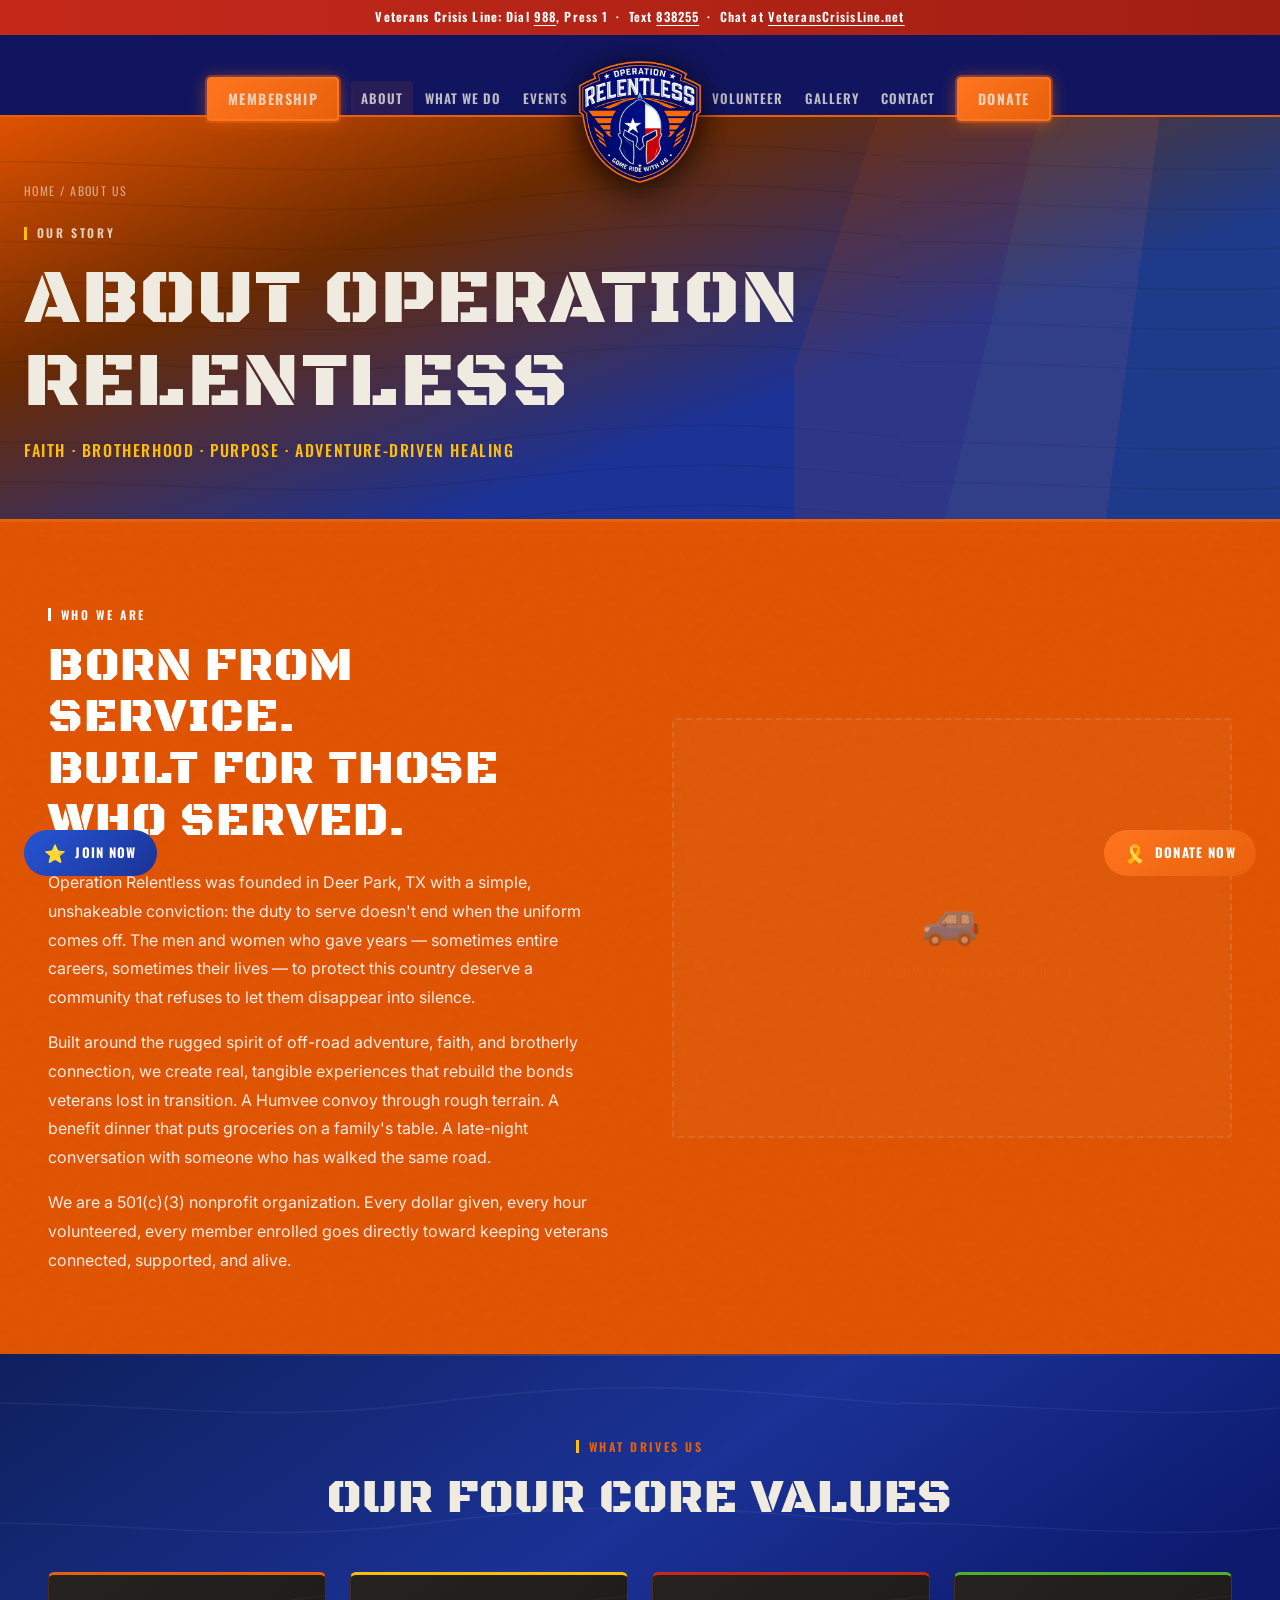
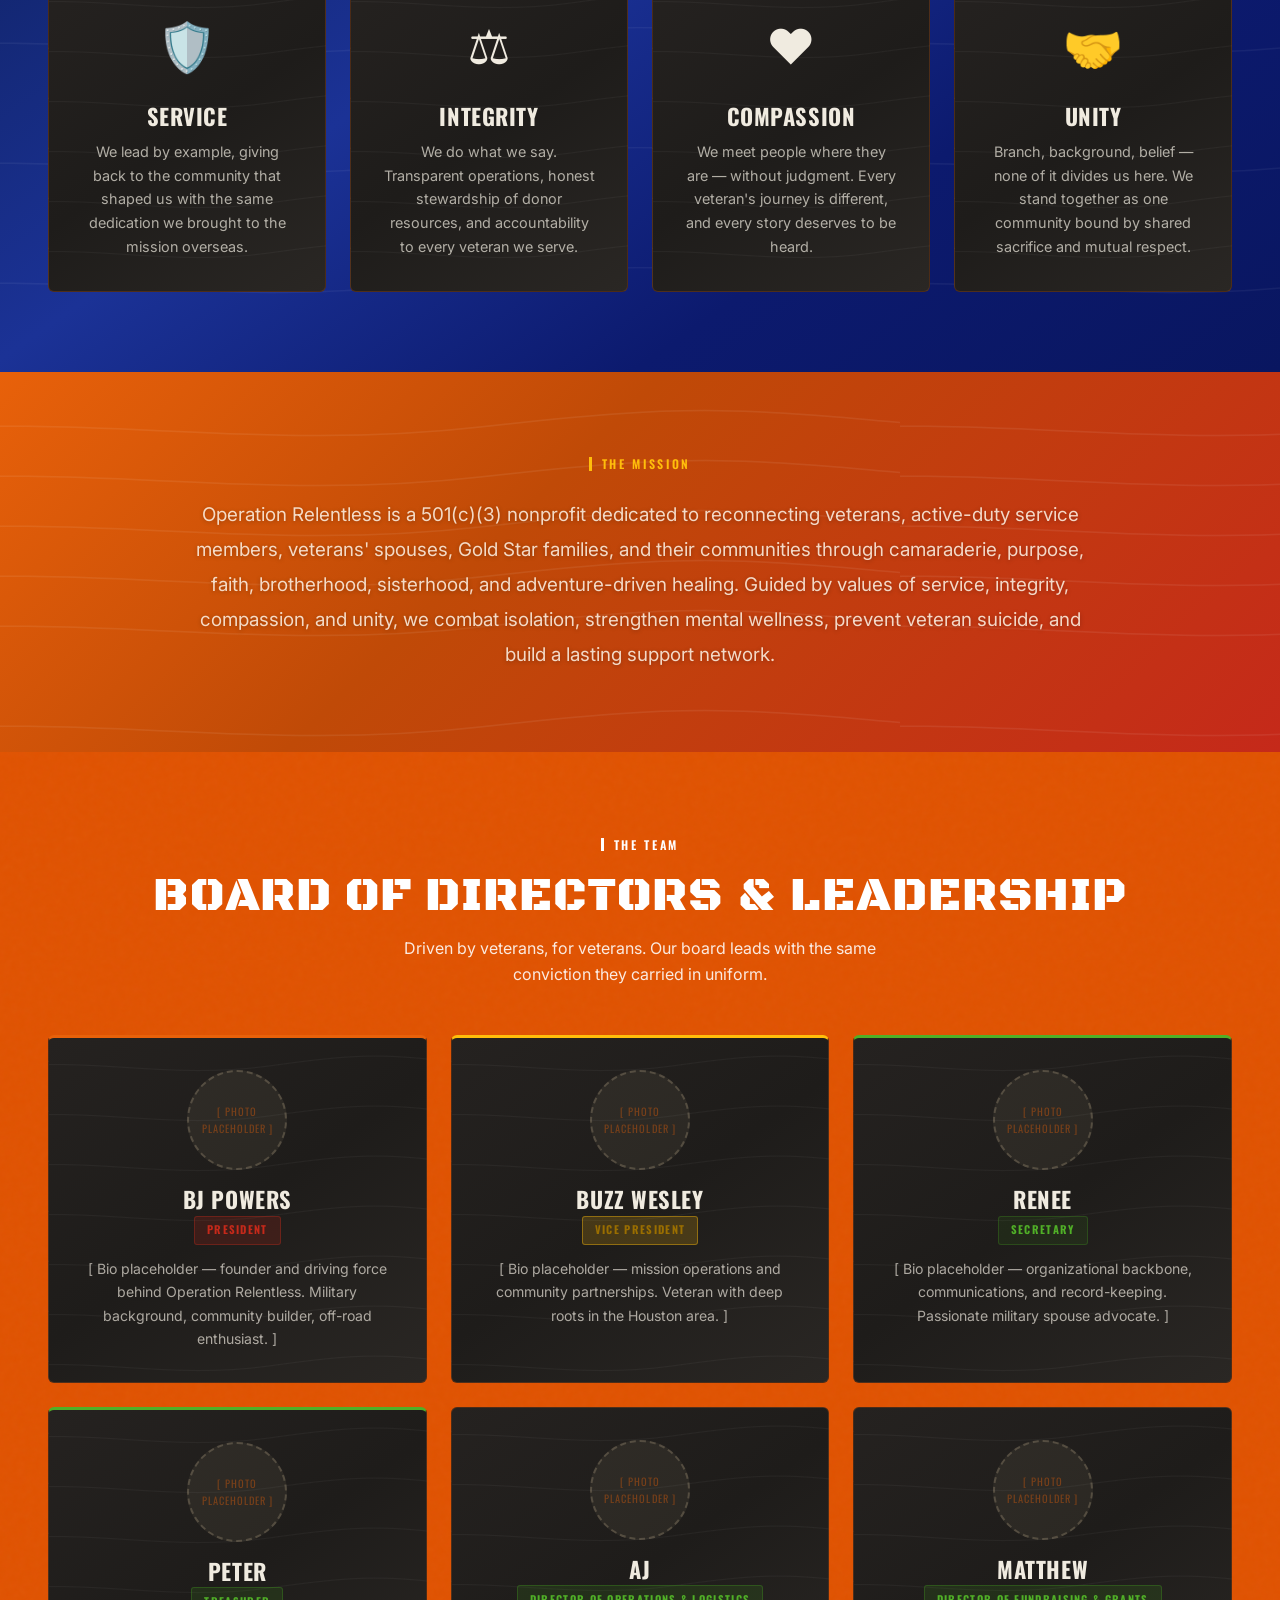
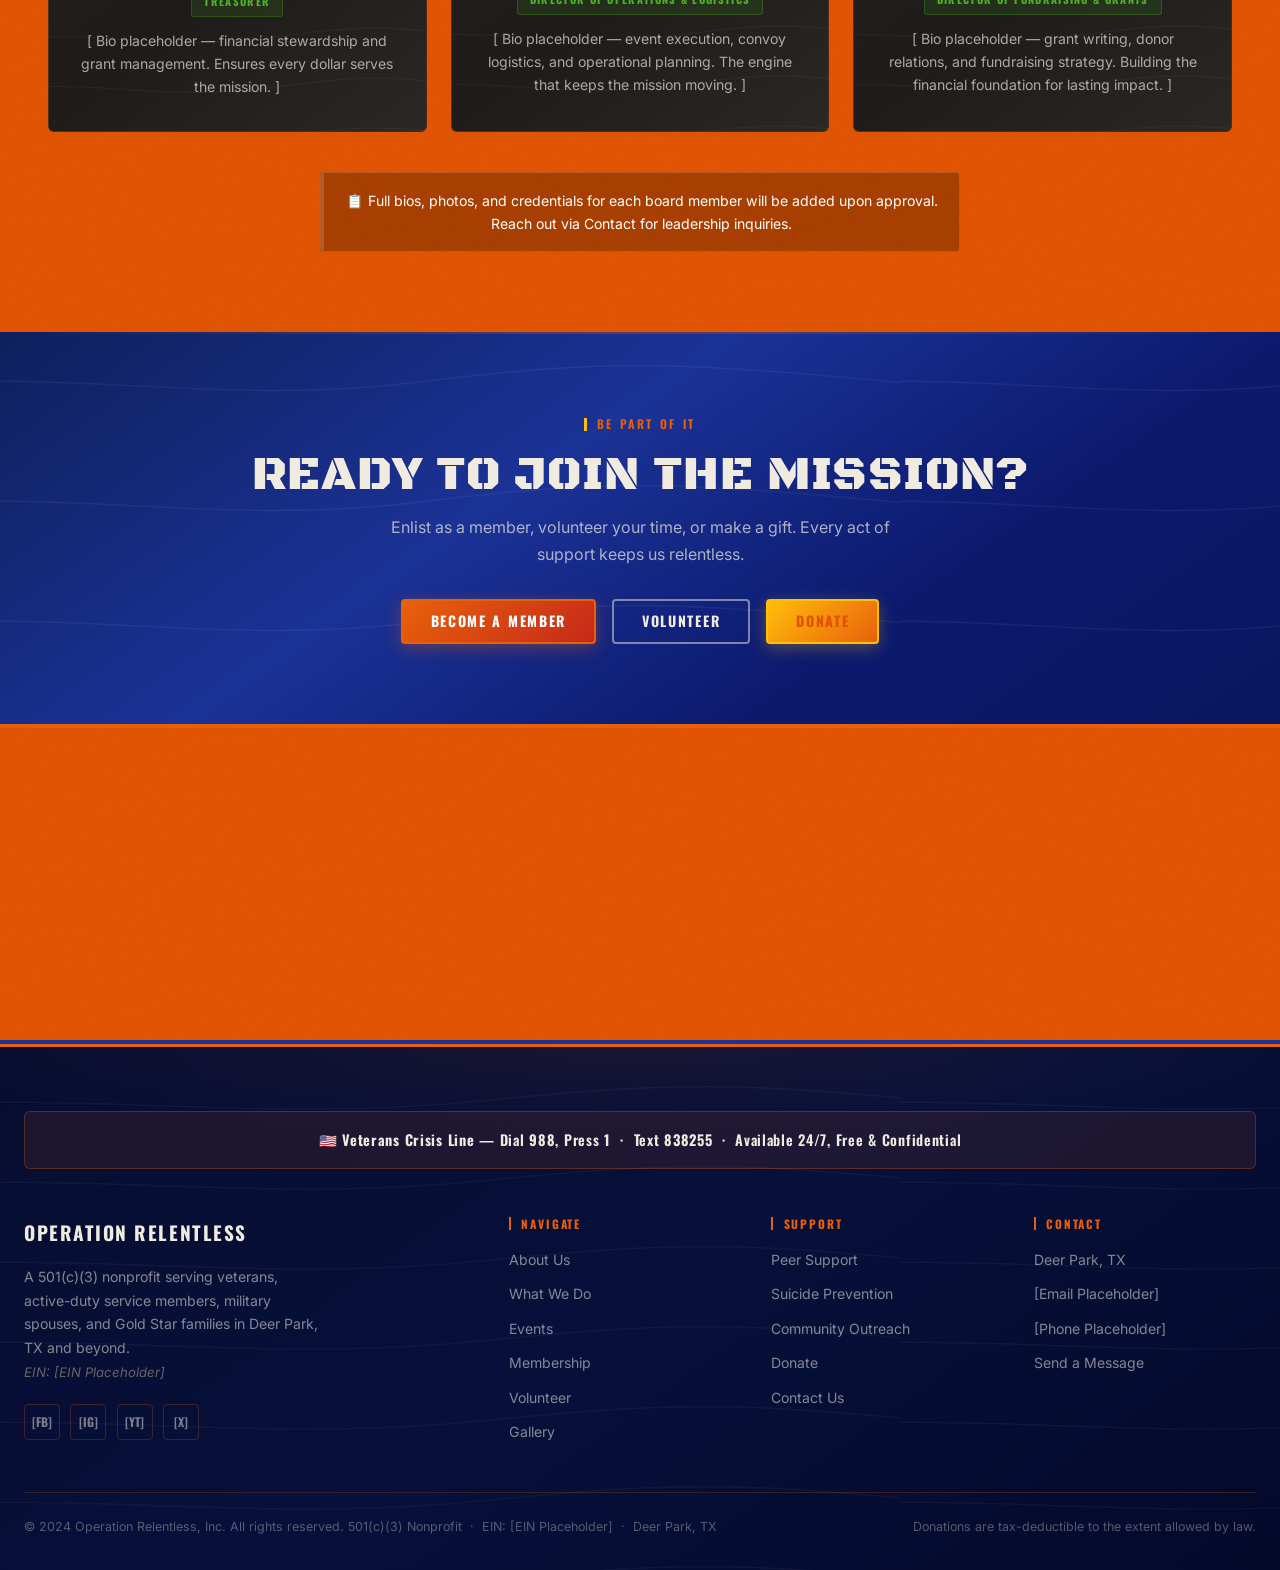
==== commit 75ad3bc6: "f" ====
--- a/about.html
+++ b/about.html
@@ -22,15 +22,14 @@
     <div class="header-inner">
       <nav class="site-nav site-nav-left" aria-label="Primary navigation">
         <a href="membership.html" class="nav-link member-btn">Membership</a>
-        <a href="index.html" class="nav-link">Home</a>
         <a href="about.html" class="nav-link active">About</a>
+        <a href="programs.html" class="nav-link">What We Do</a>
         <a href="events.html" class="nav-link">Events</a>
       </nav>
       <a href="index.html" class="site-logo" aria-label="Operation Relentless Home">
         <img src="images/relentheaderlogo.png" alt="Operation Relentless" class="logo-img">
       </a>
       <nav class="site-nav site-nav-right" aria-label="Secondary navigation">
-        <a href="programs.html" class="nav-link">What We Do</a>
         <a href="volunteer.html" class="nav-link">Volunteer</a>
         <a href="gallery.html" class="nav-link">Gallery</a>
         <a href="contact.html" class="nav-link">Contact</a>
@@ -41,11 +40,9 @@
       </button>
     </div>
     <nav class="mobile-nav" id="mobile-nav" aria-label="Mobile navigation">
-      <a href="index.html" class="nav-link">Home</a>
       <a href="about.html" class="nav-link">About</a>
-      <a href="programs.html" class="nav-link">What We Do</a>
       <a href="events.html" class="nav-link">Events</a>
-      <a href="membership.html" class="nav-link">Membership</a>
+      <a href="membership.html" class="nav-link member-btn">Membership</a>
       <a href="volunteer.html" class="nav-link">Volunteer</a>
       <a href="gallery.html" class="nav-link">Gallery</a>
       <a href="contact.html" class="nav-link">Contact</a>
--- a/css/styles.css
+++ b/css/styles.css
@@ -332,13 +332,30 @@
 .mobile-nav .nav-link:hover { color: var(--cream); }
 .mobile-nav .donate-btn {
   display: block; margin-top: 0.75rem;
-  background: var(--red); color: #fff !important;
-  text-align: center; padding: 0.75rem;
+  background: linear-gradient(135deg, var(--orange-hot), var(--orange));
+  color: #fff !important;
+  text-align: center; padding: 0.85rem;
   border-radius: 4px; font-family: var(--font-display);
   font-size: 0.95rem; font-weight: 700;
   letter-spacing: 0.1em; text-transform: uppercase;
 }
-.mobile-nav .donate-btn:hover { background: var(--red-dark); }
+.mobile-nav .donate-btn:hover {
+  background: linear-gradient(135deg, #FF8C30, var(--orange-hot));
+}
+.mobile-nav .member-btn {
+  display: block; margin-top: 0.5rem;
+  background: linear-gradient(135deg, var(--orange-hot), var(--orange));
+  color: #fff !important;
+  text-align: center; padding: 0.85rem;
+  border-radius: 4px; font-family: var(--font-display);
+  font-size: 0.95rem; font-weight: 700;
+  letter-spacing: 0.1em; text-transform: uppercase;
+  border-bottom: none;
+}
+.mobile-nav .member-btn:hover {
+  background: linear-gradient(135deg, #FF8C30, var(--orange-hot));
+  color: #fff;
+}
 
 /* =======================================================
    BUTTONS
@@ -628,6 +645,35 @@
   text-shadow: 0 0 20px rgba(255,190,11,0.4);
 }
 .hero-btns { display: flex; flex-wrap: wrap; gap: 1rem; }
+/* Donate Now in hero: solid bright orange, white text, heavy shadow for contrast */
+.hero .btn-red {
+  background: linear-gradient(135deg, var(--orange-hot), var(--orange));
+  color: #fff !important;
+  border-color: var(--orange-hot);
+  box-shadow: 0 4px 24px rgba(0,0,0,0.55), 0 2px 0 rgba(255,255,255,0.12) inset;
+  text-shadow: 0 1px 3px rgba(0,0,0,0.4);
+}
+.hero .btn-red:hover {
+  background: linear-gradient(135deg, #FF8C30, var(--orange-hot));
+  color: #fff !important;
+  border-color: #FF8C30;
+  box-shadow: 0 8px 32px rgba(0,0,0,0.65), 0 2px 0 rgba(255,255,255,0.15) inset;
+  transform: translateY(-2px);
+}
+/* Become a Member in hero: royal blue, white text */
+.hero .btn-outline {
+  background: linear-gradient(135deg, #2655D4, var(--navy-surf));
+  color: #fff !important;
+  border-color: #2655D4;
+  box-shadow: 0 4px 24px rgba(0,0,0,0.55);
+}
+.hero .btn-outline:hover {
+  background: linear-gradient(135deg, #3466E0, #2655D4);
+  color: #fff !important;
+  border-color: #3466E0;
+  box-shadow: 0 8px 32px rgba(0,0,0,0.65);
+  transform: translateY(-2px);
+}
 
 /* Image container for hero (future-proofed) */
 .hero-img-placeholder {
@@ -865,9 +911,11 @@
     linear-gradient(145deg, #252220 0%, #1E1C1A 55%, #2A2724 100%);
   background-size: 400px 300px, cover;
   border: 2px solid rgba(232,97,10,0.22);
-  border-radius: 10px; padding: 2.25rem;
+  border-radius: 10px; padding: 1.75rem;
   display: flex; flex-direction: column; gap: 1.25rem;
   transition: all var(--tr-slow); position: relative;
+  min-width: 0; /* allow grid item to shrink */
+  overflow: hidden;
 }
 .tier-card:hover {
   border-color: var(--orange);
@@ -883,6 +931,14 @@
   background-size: 400px 300px, cover;
 }
 .tier-card.featured:hover { box-shadow: 0 18px 52px rgba(232,97,10,0.45); }
+/* Allow buttons inside tier cards to wrap and fill full width */
+.tier-card .btn {
+  white-space: normal;
+  word-break: break-word;
+  width: 100%;
+  text-align: center;
+  justify-content: center;
+}
 .tier-badge {
   position: absolute; top: -1px; left: 50%; transform: translateX(-50%);
   background: linear-gradient(90deg, var(--orange), var(--yellow));
@@ -1274,6 +1330,10 @@
 }
 
 @media (max-width: 768px) {
+  /* ── Body ── */
+  body { overflow-x: hidden; }
+
+  /* ── Header ── */
   .site-nav, .site-nav-left, .site-nav-right { display: none; }
   .hamburger { display: flex; }
   .header-inner {
@@ -1281,37 +1341,85 @@
     justify-content: center;
     align-items: center;
     position: relative;
+    height: 64px;
   }
   .hamburger {
     position: absolute;
     right: 1rem;
   }
   .logo-img {
-    height: 72px;
+    height: 68px;
     margin-top: 0;
     margin-bottom: 0;
     transform: none;
   }
+
+  /* ── Grids / Layout ── */
   .grid-2,
   .grid-3,
   .grid-4 { grid-template-columns: 1fr; }
   .form-row { grid-template-columns: 1fr; }
+
+  /* ── Cards ── */
   .event-card { flex-direction: column; }
   .event-date { width: 100%; flex-direction: row; gap: 0.75rem; padding: 0.5rem 1rem; }
+
+  /* ── Footer ── */
   .footer-grid { grid-template-columns: 1fr; gap: 2rem; }
   .footer-brand { grid-column: auto; }
   .footer-bottom { flex-direction: column; text-align: center; }
-  .hero { min-height: 85vh; }
-  .hero-content { padding: 5rem 1.25rem 4rem; }
-  .section { padding: 3.5rem 1.25rem; }
-  .section-sm { padding: 2.5rem 1.25rem; }
+
+  /* ── Hero ── */
+  .hero { min-height: 72vh; }
+  .hero-content { padding: 4.5rem 1.25rem 3.5rem; }
+  .hero-btns { flex-direction: column; align-items: stretch; }
+  .hero-btns .btn { text-align: center; justify-content: center; }
+
+  /* ── Sections ── */
+  .section { padding: 3rem 1.25rem; }
+  .section-sm { padding: 2rem 1.25rem; }
+
+  /* ── Donate ── */
   .amount-grid { grid-template-columns: repeat(2, 1fr); }
+
+  /* ── Forms — prevent iOS zoom (16px min) ── */
+  input, select, textarea {
+    font-size: 16px !important;
+  }
+
+  /* ── Map ── */
+  .site-map-section { height: 220px; }
+
+  /* ── Sticky CTAs ── */
+  .sticky-cta { padding: 0.55rem 0.9rem; font-size: 0.75rem; bottom: 1rem; }
+  .sticky-cta-donate { right: 0.85rem; }
+  .sticky-cta-member { left: 0.85rem; }
+
+  /* ── Misc ── */
   .logo-text .tagline { display: none; }
 }
 
 @media (max-width: 480px) {
+  /* ── Typography ── */
+  h1 { font-size: 2rem; }
+  h2 { font-size: 1.65rem; }
+
+  /* ── Buttons ── */
   .btn { padding: 0.72rem 1.2rem; font-size: 0.8rem; }
-  .btn-lg { padding: 0.85rem 1.5rem; font-size: 0.9rem; }
-  .hero-btns { flex-direction: column; align-items: flex-start; }
-  h1 { font-size: 2.2rem; }
-}
+  .btn-lg { padding: 0.85rem 1.5rem; font-size: 0.88rem; }
+
+  /* ── Sections ── */
+  .section { padding: 2.5rem 1rem; }
+  .section-sm { padding: 1.75rem 1rem; }
+  .hero-content { padding: 3rem 1rem 2.5rem; }
+
+  /* ── Donate ── */
+  .amount-grid { grid-template-columns: 1fr; }
+
+  /* ── Sticky CTAs — icon only ── */
+  .sticky-cta { font-size: 0; padding: 0; width: 48px; height: 48px;
+    border-radius: 50%; justify-content: center; bottom: 0.75rem; }
+  .sticky-cta .sticky-icon { font-size: 1.3rem; }
+  .sticky-cta-donate { right: 0.75rem; }
+  .sticky-cta-member { left: 0.75rem; }
+}
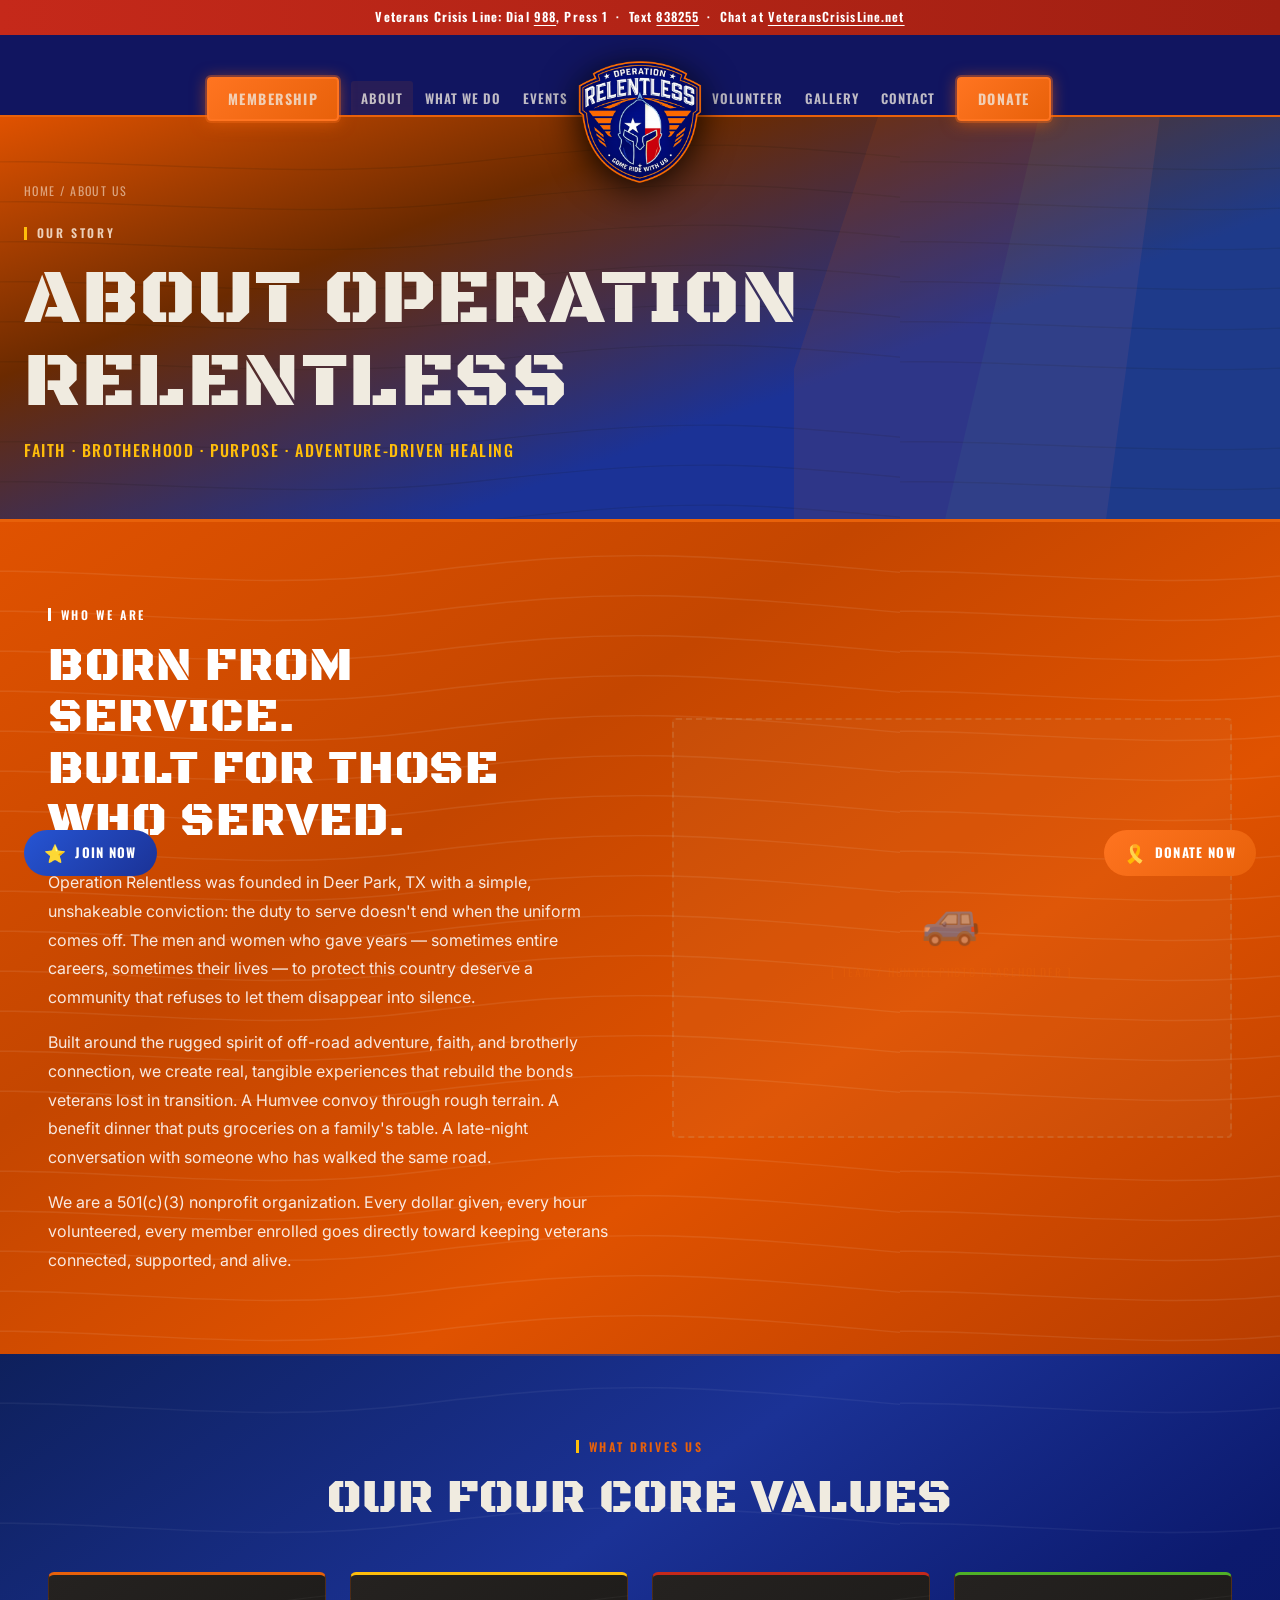
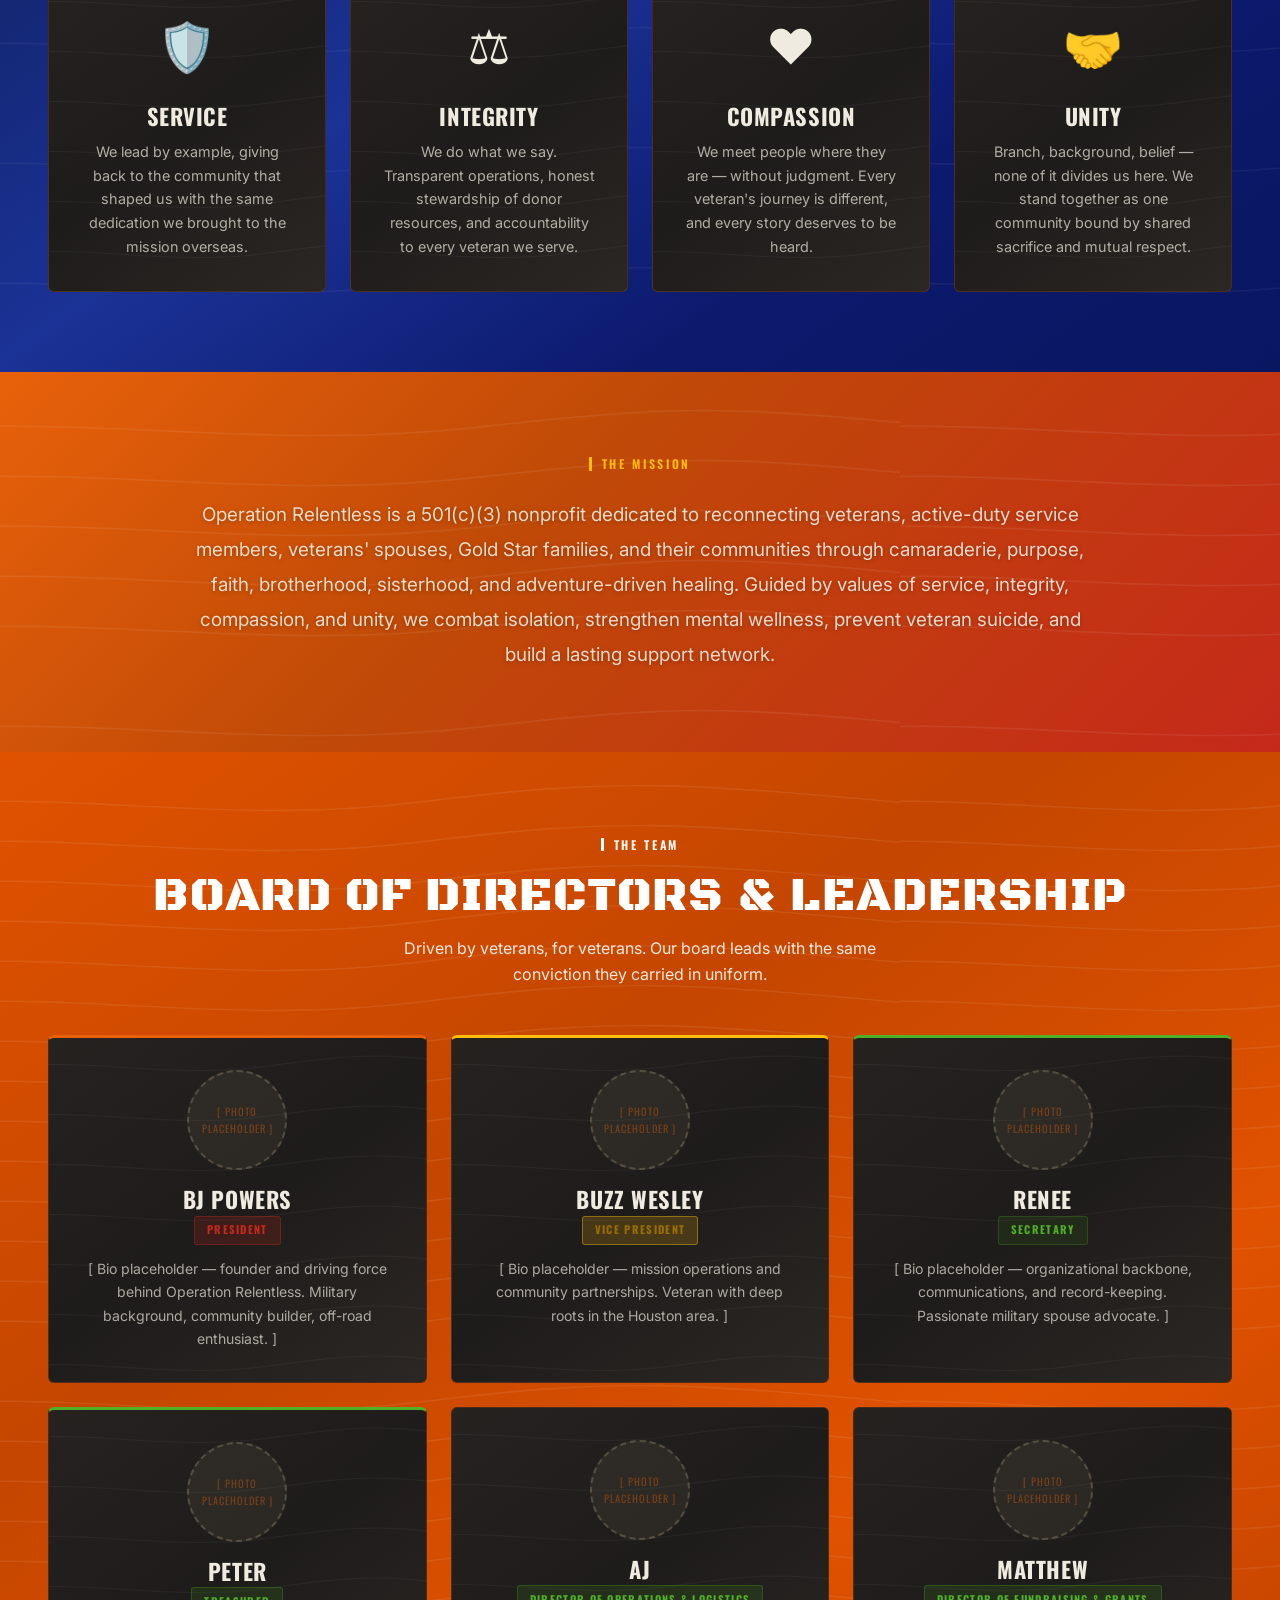
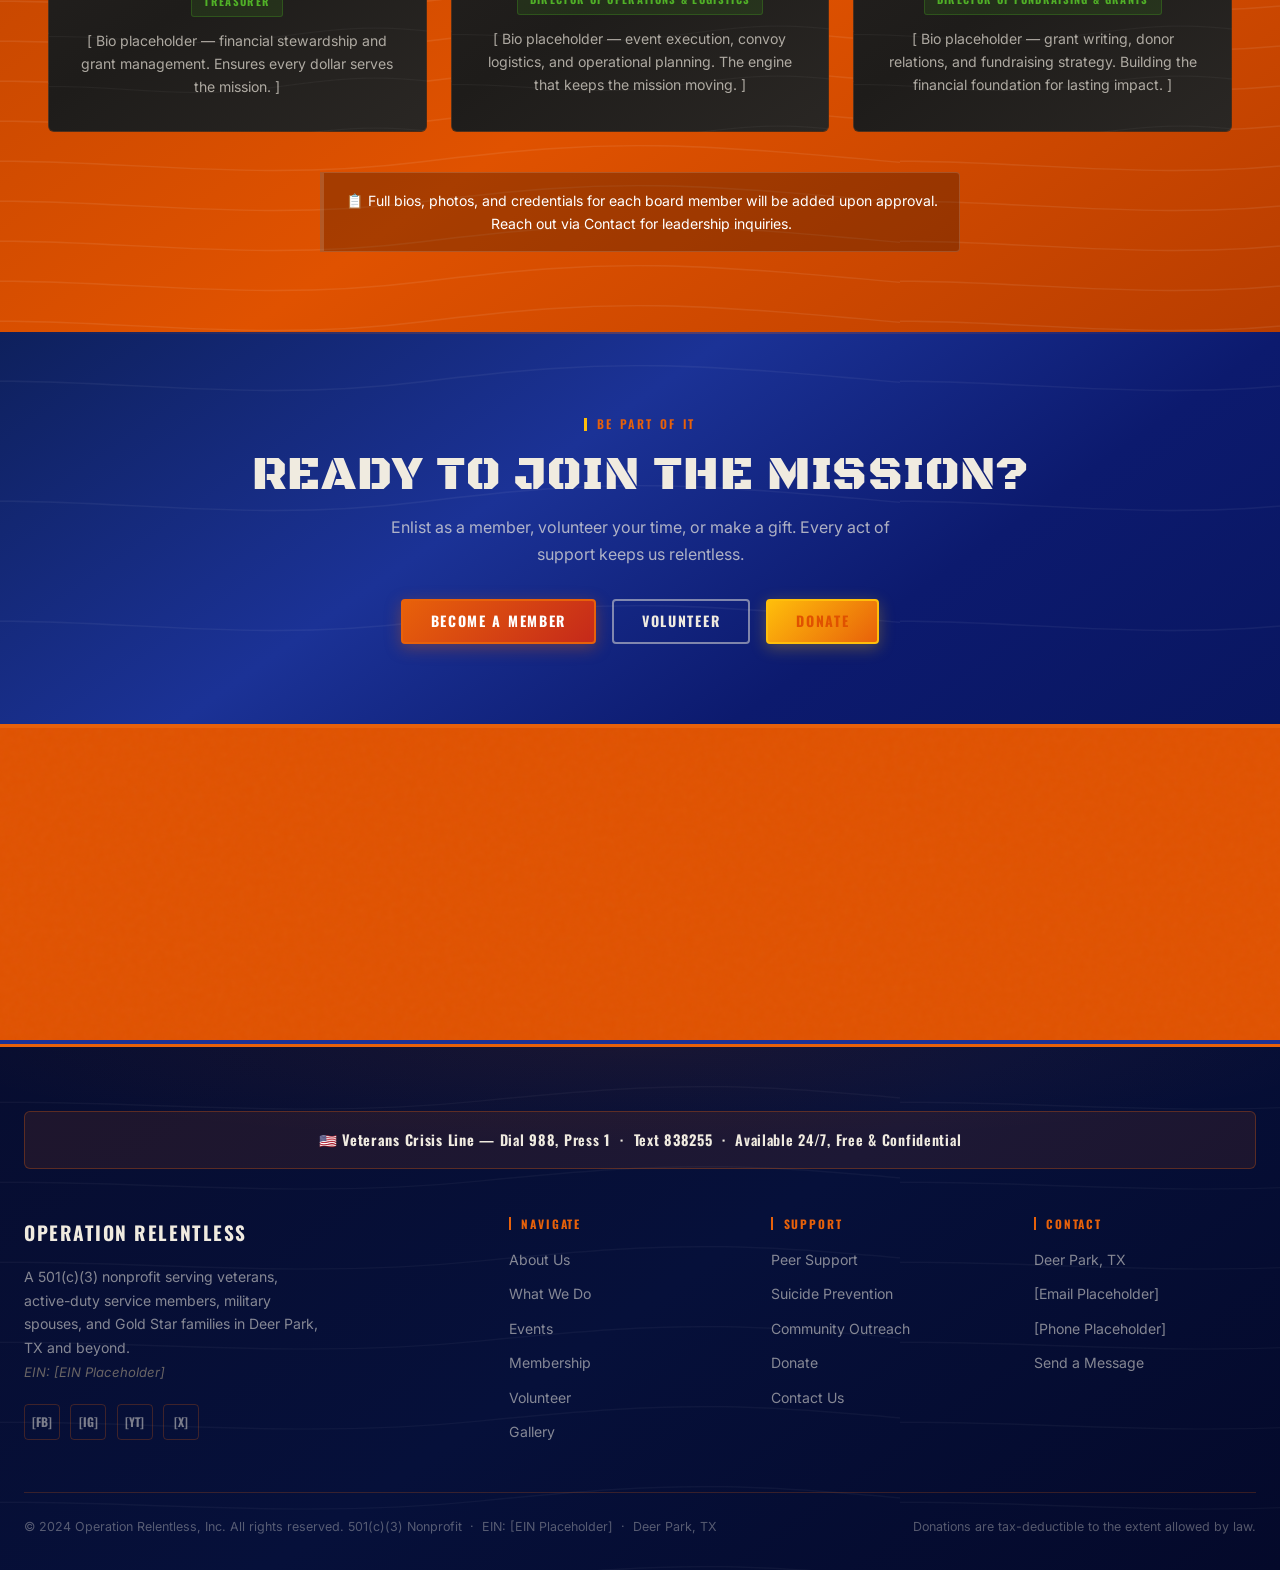
==== commit 2c47d231: "f" ====
--- a/about.html
+++ b/about.html
@@ -1,4 +1,4 @@
-<!DOCTYPE html>
+﻿<!DOCTYPE html>
 <html lang="en">
 <head>
   <meta charset="UTF-8" />
@@ -33,7 +33,7 @@
         <a href="volunteer.html" class="nav-link">Volunteer</a>
         <a href="gallery.html" class="nav-link">Gallery</a>
         <a href="contact.html" class="nav-link">Contact</a>
-        <a href="donate.html" class="nav-link donate-btn">Donate</a>
+        <a href="https://checkout.square.site/merchant/MLD4ET6TYYZG8/checkout/QXE2UXPCUWT5JK3DRUEL6EMS" class="nav-link donate-btn" target="_blank" rel="noopener">Donate</a>
       </nav>
       <button class="hamburger" aria-label="Toggle navigation menu" aria-expanded="false" aria-controls="mobile-nav">
         <span></span><span></span><span></span>
@@ -41,12 +41,13 @@
     </div>
     <nav class="mobile-nav" id="mobile-nav" aria-label="Mobile navigation">
       <a href="about.html" class="nav-link">About</a>
+      <a href="programs.html" class="nav-link">What We Do</a>
       <a href="events.html" class="nav-link">Events</a>
-      <a href="membership.html" class="nav-link member-btn">Membership</a>
       <a href="volunteer.html" class="nav-link">Volunteer</a>
       <a href="gallery.html" class="nav-link">Gallery</a>
       <a href="contact.html" class="nav-link">Contact</a>
-      <a href="donate.html" class="donate-btn">Donate Now</a>
+      <a href="membership.html" class="nav-link member-btn">Membership</a>
+      <a href="https://checkout.square.site/merchant/MLD4ET6TYYZG8/checkout/QXE2UXPCUWT5JK3DRUEL6EMS" class="donate-btn" target="_blank" rel="noopener">Donate Now</a>
     </nav>
   </header>
 
@@ -277,7 +278,7 @@
           </div>
         </div>
         <div class="footer-col"><h4>Navigate</h4><ul><li><a href="about.html">About Us</a></li><li><a href="programs.html">What We Do</a></li><li><a href="events.html">Events</a></li><li><a href="membership.html">Membership</a></li><li><a href="volunteer.html">Volunteer</a></li><li><a href="gallery.html">Gallery</a></li></ul></div>
-        <div class="footer-col"><h4>Support</h4><ul><li><a href="programs.html">Peer Support</a></li><li><a href="programs.html#prevention">Suicide Prevention</a></li><li><a href="programs.html#outreach">Community Outreach</a></li><li><a href="donate.html">Donate</a></li><li><a href="contact.html">Contact Us</a></li></ul></div>
+        <div class="footer-col"><h4>Support</h4><ul><li><a href="programs.html">Peer Support</a></li><li><a href="programs.html#prevention">Suicide Prevention</a></li><li><a href="programs.html#outreach">Community Outreach</a></li><li><a href="https://checkout.square.site/merchant/MLD4ET6TYYZG8/checkout/QXE2UXPCUWT5JK3DRUEL6EMS" target="_blank" rel="noopener">Donate</a></li><li><a href="contact.html">Contact Us</a></li></ul></div>
         <div class="footer-col"><h4>Contact</h4><ul><li><a href="#">Deer Park, TX</a></li><li><a href="mailto:info@operationrelentless.org">[Email Placeholder]</a></li><li><a href="tel:+">[Phone Placeholder]</a></li><li><a href="contact.html">Send a Message</a></li></ul></div>
       </div>
       <div class="footer-bottom">
@@ -288,7 +289,7 @@
   </footer>
 
   <!-- Sticky CTAs -->
-  <a href="donate.html" class="sticky-cta sticky-cta-donate" aria-label="Donate now">
+  <a href="https://checkout.square.site/merchant/MLD4ET6TYYZG8/checkout/QXE2UXPCUWT5JK3DRUEL6EMS" class="sticky-cta sticky-cta-donate" target="_blank" rel="noopener" aria-label="Donate now">
     <span class="sticky-icon">🎗️</span> Donate Now
   </a>
   <a href="membership.html" class="sticky-cta sticky-cta-member" aria-label="Become a member">
--- a/css/styles.css
+++ b/css/styles.css
@@ -88,6 +88,9 @@
 :root {
   --topo-dark: url("data:image/svg+xml,%3Csvg xmlns='http://www.w3.org/2000/svg' width='900' height='600'%3E%3Cg fill='none' stroke='rgba(255%2C255%2C255%2C0.07)' stroke-width='1.4'%3E%3Cpath d='M-100%2C55 C60%2C35 220%2C75 420%2C50 S680%2C30 950%2C55'/%3E%3Cpath d='M-100%2C135 C60%2C115 220%2C155 420%2C130 S680%2C110 950%2C135'/%3E%3Cpath d='M-100%2C215 C60%2C195 220%2C235 420%2C210 S680%2C190 950%2C215'/%3E%3Cpath d='M-100%2C295 C60%2C275 220%2C315 420%2C290 S680%2C270 950%2C295'/%3E%3Cpath d='M-100%2C375 C60%2C355 220%2C395 420%2C370 S680%2C350 950%2C375'/%3E%3Cpath d='M-100%2C455 C60%2C435 220%2C475 420%2C450 S680%2C430 950%2C455'/%3E%3Cpath d='M-100%2C535 C60%2C515 220%2C555 420%2C530 S680%2C510 950%2C535'/%3E%3C/g%3E%3C/svg%3E");
 }
+
+/* TOPO-BG: Orange gradient base with topographic overlay */
+.topo-bg {
   position: relative;
   /* Orange gradient — never flat */
   background: linear-gradient(145deg,
@@ -249,6 +252,18 @@
 .site-nav .nav-link.active {
   color: var(--orange);
   background: rgba(232,97,10,0.1);
+}
+/* Keep member-btn and donate-btn looking like buttons even when active */
+.site-nav .member-btn.active,
+.site-nav .member-btn:hover {
+  background: linear-gradient(135deg, #FF8C30, var(--orange-hot));
+  color: #fff !important;
+  box-shadow: 0 4px 24px rgba(232,97,10,0.85), 0 0 0 3px rgba(255,116,32,0.5);
+  transform: translateY(-1px);
+}
+.site-nav .donate-btn.active {
+  background: linear-gradient(135deg, #FF8C30, var(--orange-hot));
+  color: #fff !important;
 }
 .site-nav .donate-btn {
   background: linear-gradient(135deg, var(--orange-hot), var(--orange));
@@ -938,7 +953,9 @@
   width: 100%;
   text-align: center;
   justify-content: center;
-}
+  color: #fff !important;
+}
+.tier-card .btn small { color: rgba(255,255,255,0.75) !important; }
 .tier-badge {
   position: absolute; top: -1px; left: 50%; transform: translateX(-50%);
   background: linear-gradient(90deg, var(--orange), var(--yellow));
@@ -1182,6 +1199,48 @@
   background: rgba(255,190,11,0.18); color: #9A6E00;
   border-color: rgba(255,190,11,0.4);
 }
+/* =======================================================
+   MOBILE FIXES — stack event two-column rows on small viewports
+   This overrides inline grid styles used in several event pages
+   so the date column stacks above content and doesn't force overflow.
+   ======================================================= */
+@media (max-width: 760px) {
+  .section.topo-bg .container article > div {
+    grid-template-columns: 1fr !important;
+  }
+
+  /* Make the date column compact and inline with the content */
+  .section.topo-bg .container article > div > div:first-child {
+    min-width: auto !important;
+    padding: 1rem !important;
+    display: flex !important;
+    flex-direction: row !important;
+    gap: 0.75rem !important;
+    align-items: center !important;
+    justify-content: flex-start !important;
+    text-align: left !important;
+  }
+
+  .section.topo-bg .container article > div > div:first-child span {
+    font-size: 0.85rem !important;
+  }
+
+  .section.topo-bg .container article > div > div:first-child span:nth-child(2) {
+    font-size: 2rem !important;
+    line-height: 1 !important;
+  }
+
+  .section.topo-bg .container article > div > div:last-child {
+    padding: 1rem !important;
+  }
+
+  .section.topo-bg .container article > div > div:last-child .event-meta {
+    display: block;
+  }
+
+  .section.topo-bg .container { padding-left: 1rem; padding-right: 1rem; }
+  .section.topo-bg .container article h2 { font-size: 1.25rem; }
+}
 .tag.blue {
   background: rgba(61,139,31,0.12); color: var(--green-hot);
   border-color: rgba(61,139,31,0.35);
@@ -1327,6 +1386,18 @@
   .footer-brand { grid-column: 1 / -1; }
   .grid-4 { grid-template-columns: repeat(2, 1fr); }
   .amount-grid { grid-template-columns: repeat(2, 1fr); }
+
+  /* ── Collapse inline-style two-col grids on tablet ── */
+  /* Donate page form grid */
+  [style*="grid-template-columns:1.1fr"],
+  [style*="grid-template-columns: 1.1fr"] {
+    grid-template-columns: 1fr !important;
+  }
+  /* Contact page form grid */
+  [style*="grid-template-columns:1.2fr"],
+  [style*="grid-template-columns: 1.2fr"] {
+    grid-template-columns: 1fr !important;
+  }
 }
 
 @media (max-width: 768px) {
@@ -1360,9 +1431,39 @@
   .grid-4 { grid-template-columns: 1fr; }
   .form-row { grid-template-columns: 1fr; }
 
+  /* ── Override ALL inline-style grids that use multi-column on mobile ── */
+  /* Donate page: display:grid;grid-template-columns:1.1fr 0.9fr */
+  [style*="grid-template-columns:1.1fr"],
+  [style*="grid-template-columns: 1.1fr"] {
+    grid-template-columns: 1fr !important;
+    gap: 2rem !important;
+  }
+  /* Contact page: display:grid;grid-template-columns:1.2fr 0.8fr */
+  [style*="grid-template-columns:1.2fr"],
+  [style*="grid-template-columns: 1.2fr"] {
+    grid-template-columns: 1fr !important;
+    gap: 2rem !important;
+  }
+  /* Membership "Why It Matters" 3-col inline grid */
+  [style*="grid-template-columns:repeat(3"],
+  [style*="grid-template-columns: repeat(3"] {
+    grid-template-columns: 1fr !important;
+  }
+
   /* ── Cards ── */
   .event-card { flex-direction: column; }
   .event-date { width: 100%; flex-direction: row; gap: 0.75rem; padding: 0.5rem 1rem; }
+
+  /* ── Donate toggle — wrap on small screens ── */
+  .donate-toggle { flex-wrap: wrap; width: 100%; }
+  .toggle-btn { flex: 1; text-align: center; }
+
+  /* ── Donate submit button — full width ── */
+  [style*="align-self:flex-start"] {
+    align-self: stretch !important;
+    width: 100% !important;
+    justify-content: center !important;
+  }
 
   /* ── Footer ── */
   .footer-grid { grid-template-columns: 1fr; gap: 2rem; }
@@ -1390,10 +1491,13 @@
   /* ── Map ── */
   .site-map-section { height: 220px; }
 
-  /* ── Sticky CTAs ── */
-  .sticky-cta { padding: 0.55rem 0.9rem; font-size: 0.75rem; bottom: 1rem; }
-  .sticky-cta-donate { right: 0.85rem; }
-  .sticky-cta-member { left: 0.85rem; }
+  /* ── Sticky CTAs — reduce bottom padding so they don't block content ── */
+  .sticky-cta { padding: 0.55rem 0.9rem; font-size: 0.72rem; bottom: 0.75rem; }
+  .sticky-cta-donate { right: 0.6rem; }
+  .sticky-cta-member { left: 0.6rem; }
+
+  /* ── Add bottom padding to main so sticky CTAs don't block last CTA buttons ── */
+  main { padding-bottom: 4rem; }
 
   /* ── Misc ── */
   .logo-text .tagline { display: none; }
@@ -1413,8 +1517,17 @@
   .section-sm { padding: 1.75rem 1rem; }
   .hero-content { padding: 3rem 1rem 2.5rem; }
 
+  /* ── Membership mini-grid: 1-col on smallest screens ── */
+  [style*="grid-template-columns:repeat(3"],
+  [style*="grid-template-columns: repeat(3"] {
+    grid-template-columns: 1fr !important;
+  }
+
   /* ── Donate ── */
   .amount-grid { grid-template-columns: 1fr; }
+
+  /* ── Crisis bar: smaller on mobile to save space ── */
+  .crisis-bar { font-size: 0.72rem; padding: 0.4rem 0.75rem; }
 
   /* ── Sticky CTAs — icon only ── */
   .sticky-cta { font-size: 0; padding: 0; width: 48px; height: 48px;
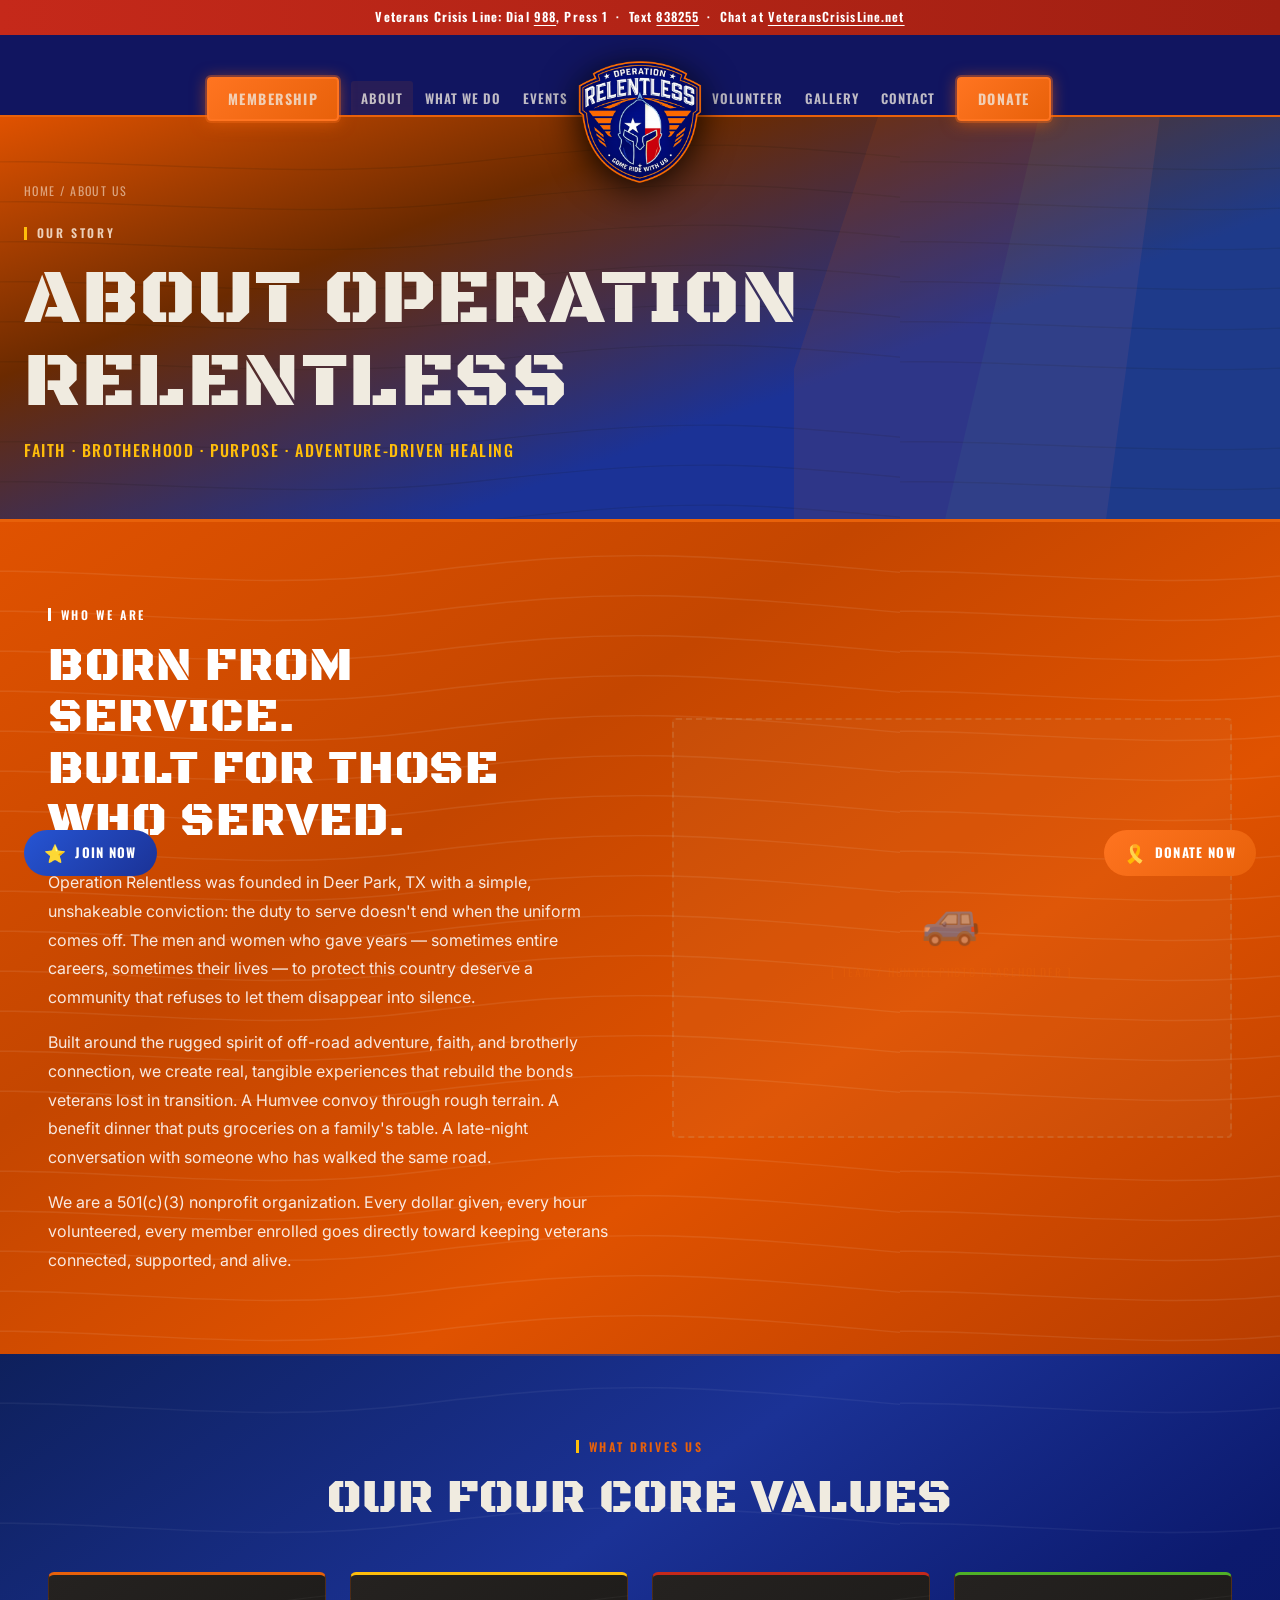
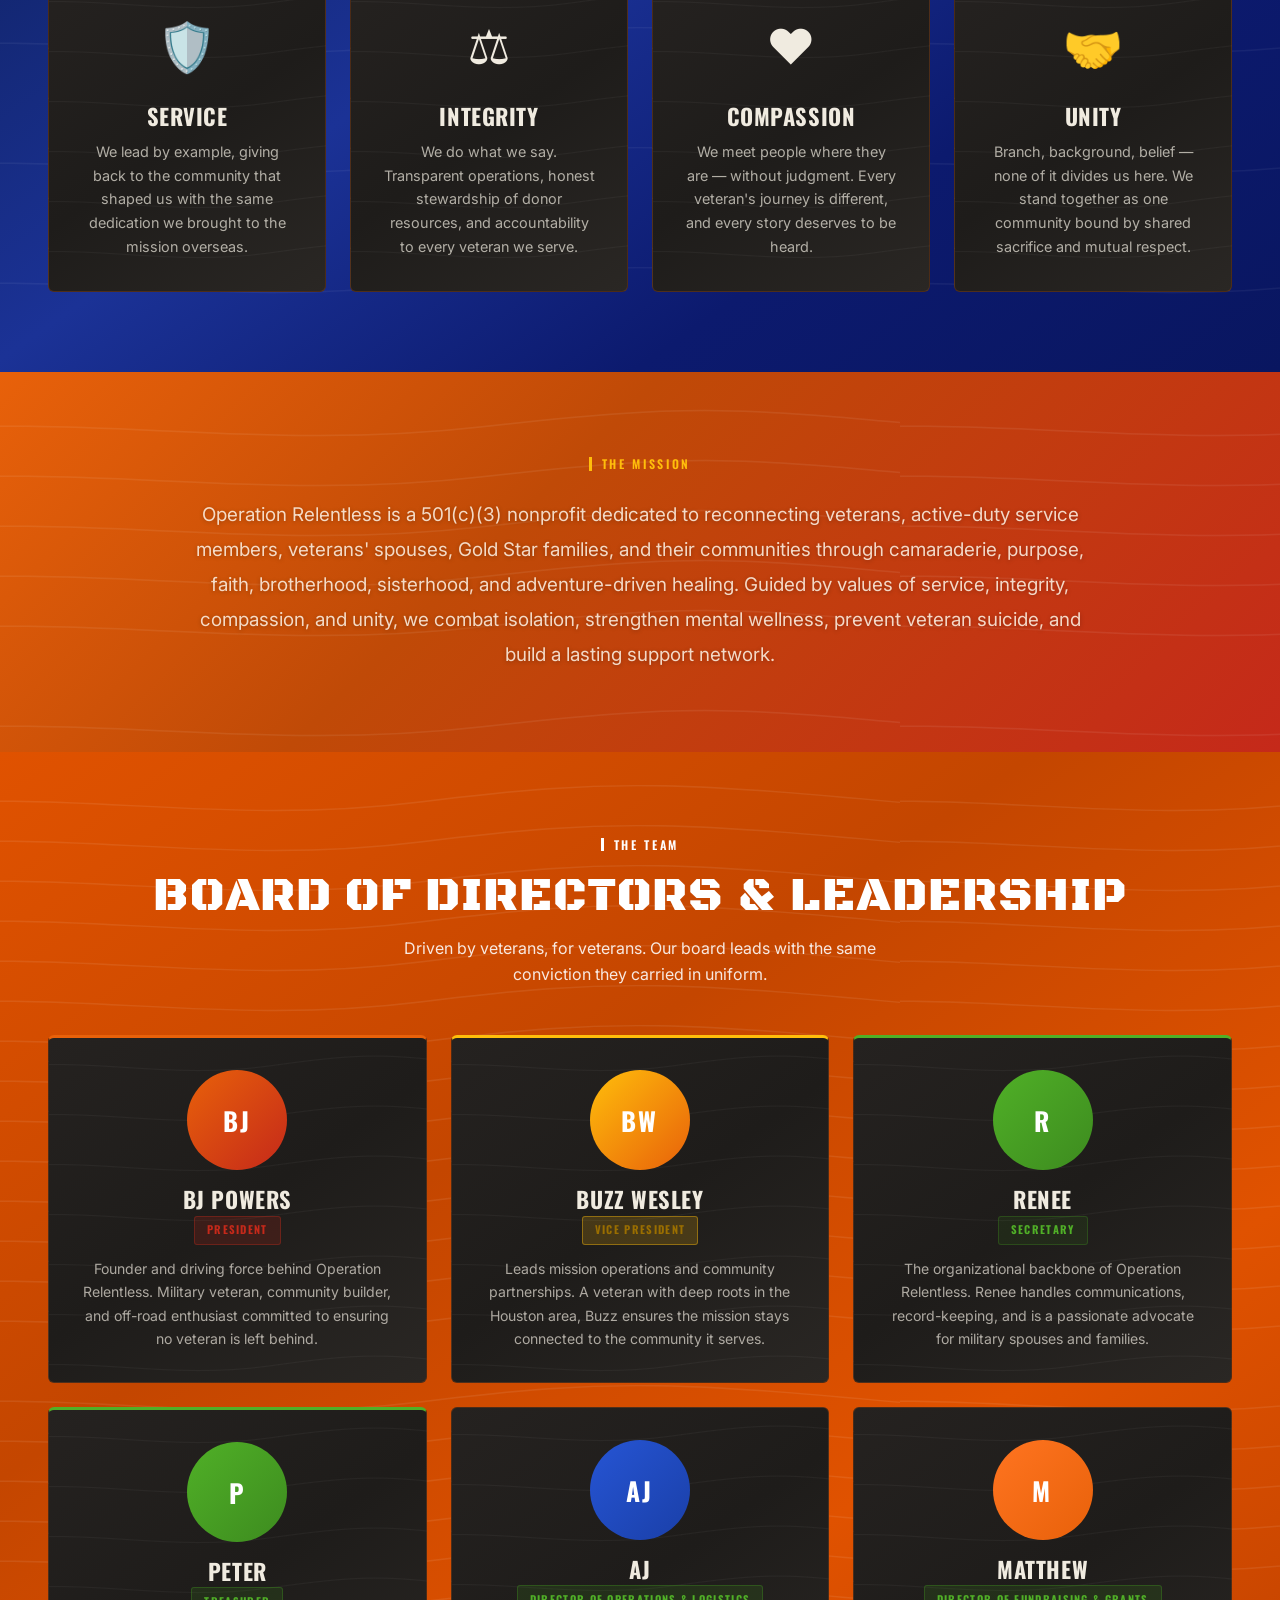
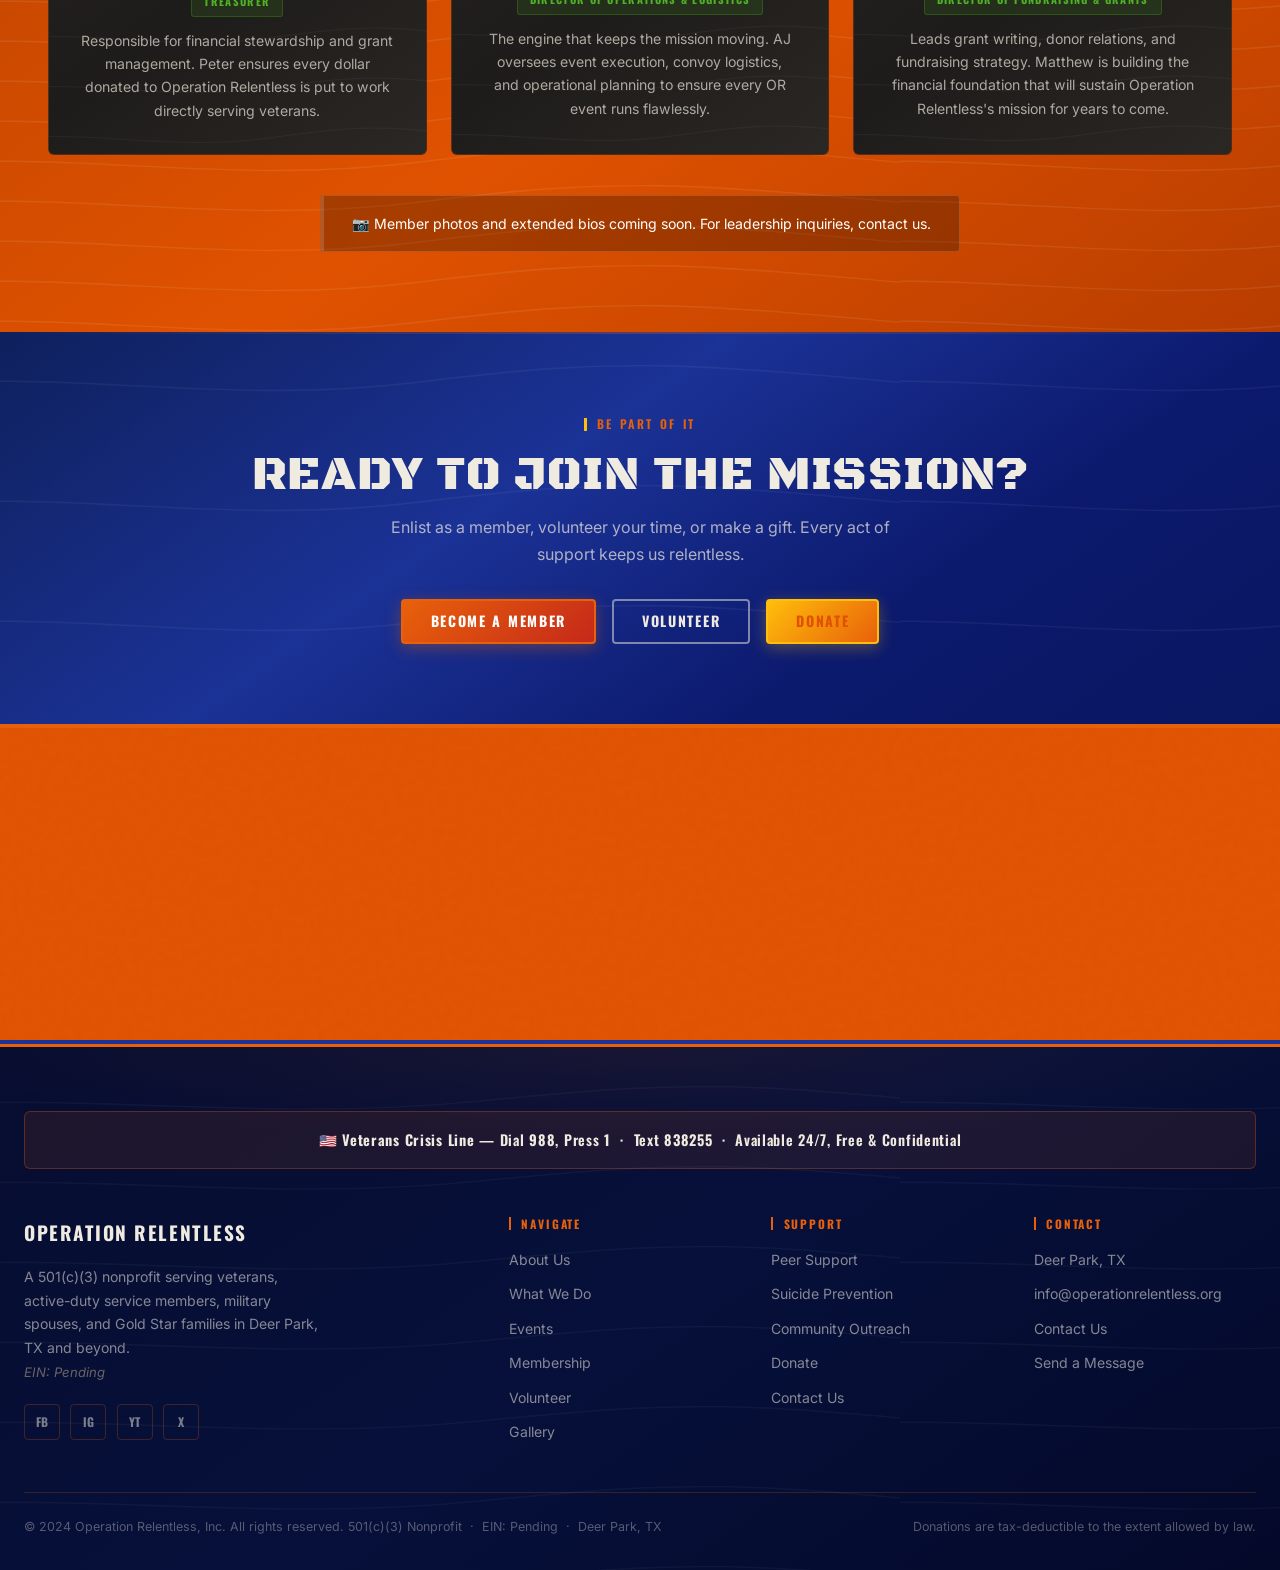
==== commit 42987aa6: "f" ====
--- a/about.html
+++ b/about.html
@@ -1,4 +1,4 @@
-﻿<!DOCTYPE html>
+<!DOCTYPE html>
 <html lang="en">
 <head>
   <meta charset="UTF-8" />
@@ -177,56 +177,56 @@
 
           <!-- BJ Powers -->
           <div class="card reveal reveal-delay-1" style="text-align:center;border-top:3px solid var(--orange);">
-            <div class="img-placeholder-sq">[ Photo<br>Placeholder ]</div>
+            <div class="img-placeholder-sq" style="background:linear-gradient(135deg,var(--orange),var(--red));border:none;color:#fff;font-family:var(--font-display);font-size:1.6rem;font-weight:700;">BJ</div>
             <h4 style="margin-bottom:0.25rem;">BJ Powers</h4>
             <div class="tag red" style="margin-bottom:0.75rem;">President</div>
-            <p style="font-size:0.88rem;color:rgba(239,235,225,0.65);">[ Bio placeholder — founder and driving force behind Operation Relentless. Military background, community builder, off-road enthusiast. ]</p>
+            <p style="font-size:0.88rem;color:rgba(239,235,225,0.65);">Founder and driving force behind Operation Relentless. Military veteran, community builder, and off-road enthusiast committed to ensuring no veteran is left behind.</p>
           </div>
 
           <!-- Buzz Wesley -->
           <div class="card reveal reveal-delay-2" style="text-align:center;border-top:3px solid var(--yellow);">
-            <div class="img-placeholder-sq">[ Photo<br>Placeholder ]</div>
+            <div class="img-placeholder-sq" style="background:linear-gradient(135deg,var(--yellow),var(--orange));border:none;color:#fff;font-family:var(--font-display);font-size:1.6rem;font-weight:700;">BW</div>
             <h4 style="margin-bottom:0.25rem;">Buzz Wesley</h4>
             <div class="tag yellow" style="margin-bottom:0.75rem;">Vice President</div>
-            <p style="font-size:0.88rem;color:rgba(239,235,225,0.65);">[ Bio placeholder — mission operations and community partnerships. Veteran with deep roots in the Houston area. ]</p>
+            <p style="font-size:0.88rem;color:rgba(239,235,225,0.65);">Leads mission operations and community partnerships. A veteran with deep roots in the Houston area, Buzz ensures the mission stays connected to the community it serves.</p>
           </div>
 
           <!-- Renee -->
           <div class="card reveal reveal-delay-3" style="text-align:center;border-top:3px solid var(--green-hot);">
-            <div class="img-placeholder-sq">[ Photo<br>Placeholder ]</div>
+            <div class="img-placeholder-sq" style="background:linear-gradient(135deg,var(--green-hot),var(--green));border:none;color:#fff;font-family:var(--font-display);font-size:1.6rem;font-weight:700;">R</div>
             <h4 style="margin-bottom:0.25rem;">Renee</h4>
             <div class="tag blue" style="margin-bottom:0.75rem;">Secretary</div>
-            <p style="font-size:0.88rem;color:rgba(239,235,225,0.65);">[ Bio placeholder — organizational backbone, communications, and record-keeping. Passionate military spouse advocate. ]</p>
+            <p style="font-size:0.88rem;color:rgba(239,235,225,0.65);">The organizational backbone of Operation Relentless. Renee handles communications, record-keeping, and is a passionate advocate for military spouses and families.</p>
           </div>
 
           <!-- Peter -->
           <div class="card reveal reveal-delay-1" style="text-align:center;border-top:3px solid var(--green-hot);">
-            <div class="img-placeholder-sq">[ Photo<br>Placeholder ]</div>
+            <div class="img-placeholder-sq" style="background:linear-gradient(135deg,var(--green-hot),var(--green));border:none;color:#fff;font-family:var(--font-display);font-size:1.6rem;font-weight:700;">P</div>
             <h4 style="margin-bottom:0.25rem;">Peter</h4>
             <div class="tag olive" style="margin-bottom:0.75rem;">Treasurer</div>
-            <p style="font-size:0.88rem;color:rgba(239,235,225,0.65);">[ Bio placeholder — financial stewardship and grant management. Ensures every dollar serves the mission. ]</p>
+            <p style="font-size:0.88rem;color:rgba(239,235,225,0.65);">Responsible for financial stewardship and grant management. Peter ensures every dollar donated to Operation Relentless is put to work directly serving veterans.</p>
           </div>
 
           <!-- AJ -->
           <div class="card reveal reveal-delay-2" style="text-align:center;">
-            <div class="img-placeholder-sq">[ Photo<br>Placeholder ]</div>
+            <div class="img-placeholder-sq" style="background:linear-gradient(135deg,var(--blue-hot),var(--blue));border:none;color:#fff;font-family:var(--font-display);font-size:1.6rem;font-weight:700;">AJ</div>
             <h4 style="margin-bottom:0.25rem;">AJ</h4>
             <div class="tag olive" style="margin-bottom:0.75rem;">Director of Operations &amp; Logistics</div>
-            <p style="font-size:0.88rem;color:rgba(239,235,225,0.65);">[ Bio placeholder — event execution, convoy logistics, and operational planning. The engine that keeps the mission moving. ]</p>
+            <p style="font-size:0.88rem;color:rgba(239,235,225,0.65);">The engine that keeps the mission moving. AJ oversees event execution, convoy logistics, and operational planning to ensure every OR event runs flawlessly.</p>
           </div>
 
           <!-- Matthew -->
           <div class="card reveal reveal-delay-3" style="text-align:center;">
-            <div class="img-placeholder-sq">[ Photo<br>Placeholder ]</div>
+            <div class="img-placeholder-sq" style="background:linear-gradient(135deg,var(--orange-hot),var(--orange));border:none;color:#fff;font-family:var(--font-display);font-size:1.6rem;font-weight:700;">M</div>
             <h4 style="margin-bottom:0.25rem;">Matthew</h4>
             <div class="tag olive" style="margin-bottom:0.75rem;">Director of Fundraising &amp; Grants</div>
-            <p style="font-size:0.88rem;color:rgba(239,235,225,0.65);">[ Bio placeholder — grant writing, donor relations, and fundraising strategy. Building the financial foundation for lasting impact. ]</p>
+            <p style="font-size:0.88rem;color:rgba(239,235,224,0.65);">Leads grant writing, donor relations, and fundraising strategy. Matthew is building the financial foundation that will sustain Operation Relentless's mission for years to come.</p>
           </div>
 
         </div>
 
         <div class="notice olive reveal" style="margin-top:2.5rem;max-width:640px;margin-left:auto;margin-right:auto;text-align:center;">
-          📋 Full bios, photos, and credentials for each board member will be added upon approval. Reach out via <a href="contact.html">Contact</a> for leadership inquiries.
+          📷 Member photos and extended bios coming soon. For leadership inquiries, <a href="contact.html">contact us</a>.
         </div>
 
       </div>
@@ -269,20 +269,20 @@
       <div class="footer-grid">
         <div class="footer-brand">
           <div style="font-family:var(--font-display);font-size:1.2rem;font-weight:700;color:var(--cream);letter-spacing:0.08em;text-transform:uppercase;">Operation Relentless</div>
-          <p>A 501(c)(3) nonprofit serving veterans, active-duty service members, military spouses, and Gold Star families in Deer Park, TX and beyond.<br><em style="color:rgba(203,185,148,0.5);font-size:0.82rem;">EIN: [EIN Placeholder]</em></p>
+          <p>A 501(c)(3) nonprofit serving veterans, active-duty service members, military spouses, and Gold Star families in Deer Park, TX and beyond.<br><em style="color:rgba(203,185,148,0.5);font-size:0.82rem;">EIN: Pending</em></p>
           <div class="social-links">
-            <a href="#" class="social-link" aria-label="Facebook">[FB]</a>
-            <a href="#" class="social-link" aria-label="Instagram">[IG]</a>
-            <a href="#" class="social-link" aria-label="YouTube">[YT]</a>
-            <a href="#" class="social-link" aria-label="Twitter/X">[X]</a>
+            <a href="#" class="social-link" aria-label="Facebook">FB</a>
+            <a href="#" class="social-link" aria-label="Instagram">IG</a>
+            <a href="#" class="social-link" aria-label="YouTube">YT</a>
+            <a href="#" class="social-link" aria-label="Twitter/X">X</a>
           </div>
         </div>
         <div class="footer-col"><h4>Navigate</h4><ul><li><a href="about.html">About Us</a></li><li><a href="programs.html">What We Do</a></li><li><a href="events.html">Events</a></li><li><a href="membership.html">Membership</a></li><li><a href="volunteer.html">Volunteer</a></li><li><a href="gallery.html">Gallery</a></li></ul></div>
         <div class="footer-col"><h4>Support</h4><ul><li><a href="programs.html">Peer Support</a></li><li><a href="programs.html#prevention">Suicide Prevention</a></li><li><a href="programs.html#outreach">Community Outreach</a></li><li><a href="https://checkout.square.site/merchant/MLD4ET6TYYZG8/checkout/QXE2UXPCUWT5JK3DRUEL6EMS" target="_blank" rel="noopener">Donate</a></li><li><a href="contact.html">Contact Us</a></li></ul></div>
-        <div class="footer-col"><h4>Contact</h4><ul><li><a href="#">Deer Park, TX</a></li><li><a href="mailto:info@operationrelentless.org">[Email Placeholder]</a></li><li><a href="tel:+">[Phone Placeholder]</a></li><li><a href="contact.html">Send a Message</a></li></ul></div>
+        <div class="footer-col"><h4>Contact</h4><ul><li><a href="#">Deer Park, TX</a></li><li><a href="mailto:info@operationrelentless.org">info@operationrelentless.org</a></li><li><a href="contact.html">Contact Us</a></li><li><a href="contact.html">Send a Message</a></li></ul></div>
       </div>
       <div class="footer-bottom">
-        <p>© 2024 Operation Relentless, Inc. All rights reserved. 501(c)(3) Nonprofit &nbsp;·&nbsp; EIN: [EIN Placeholder] &nbsp;·&nbsp; Deer Park, TX</p>
+        <p>© 2024 Operation Relentless, Inc. All rights reserved. 501(c)(3) Nonprofit &nbsp;·&nbsp; EIN: Pending &nbsp;·&nbsp; Deer Park, TX</p>
         <p>Donations are tax-deductible to the extent allowed by law.</p>
       </div>
     </div>
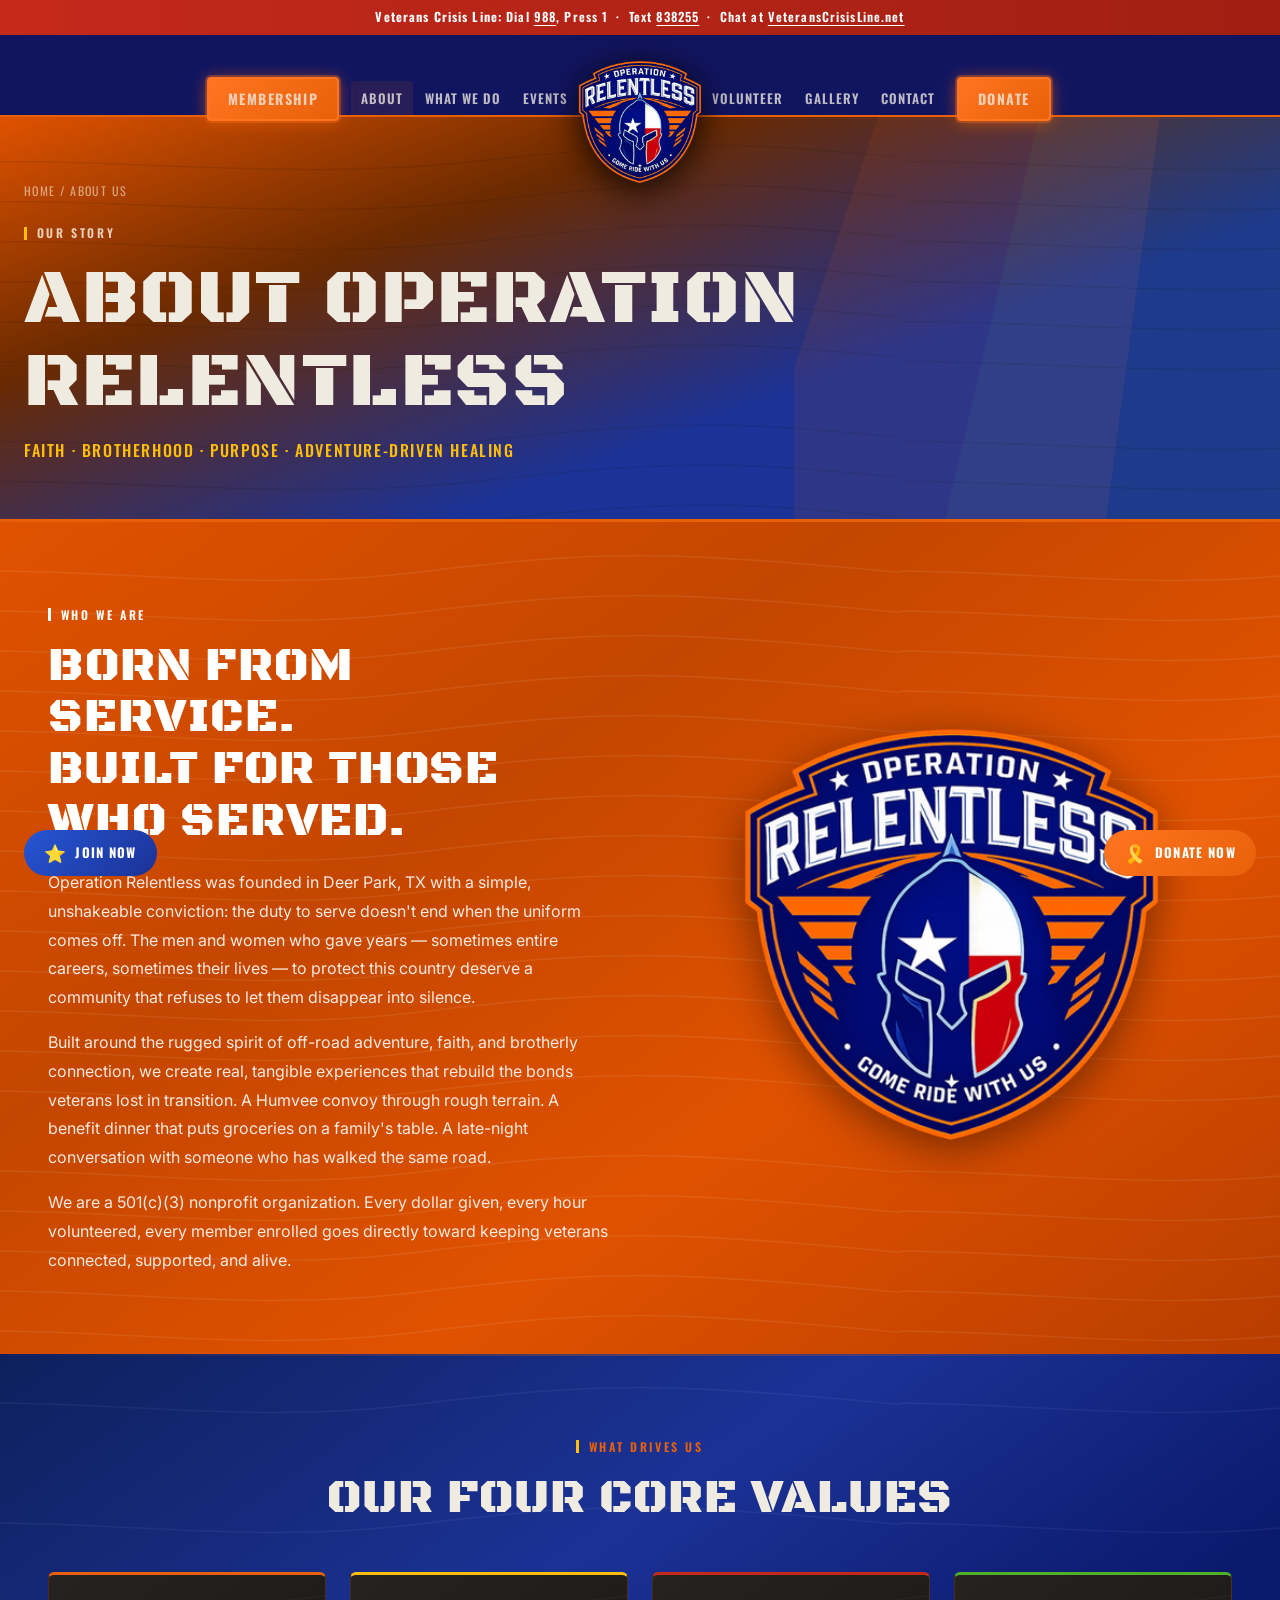
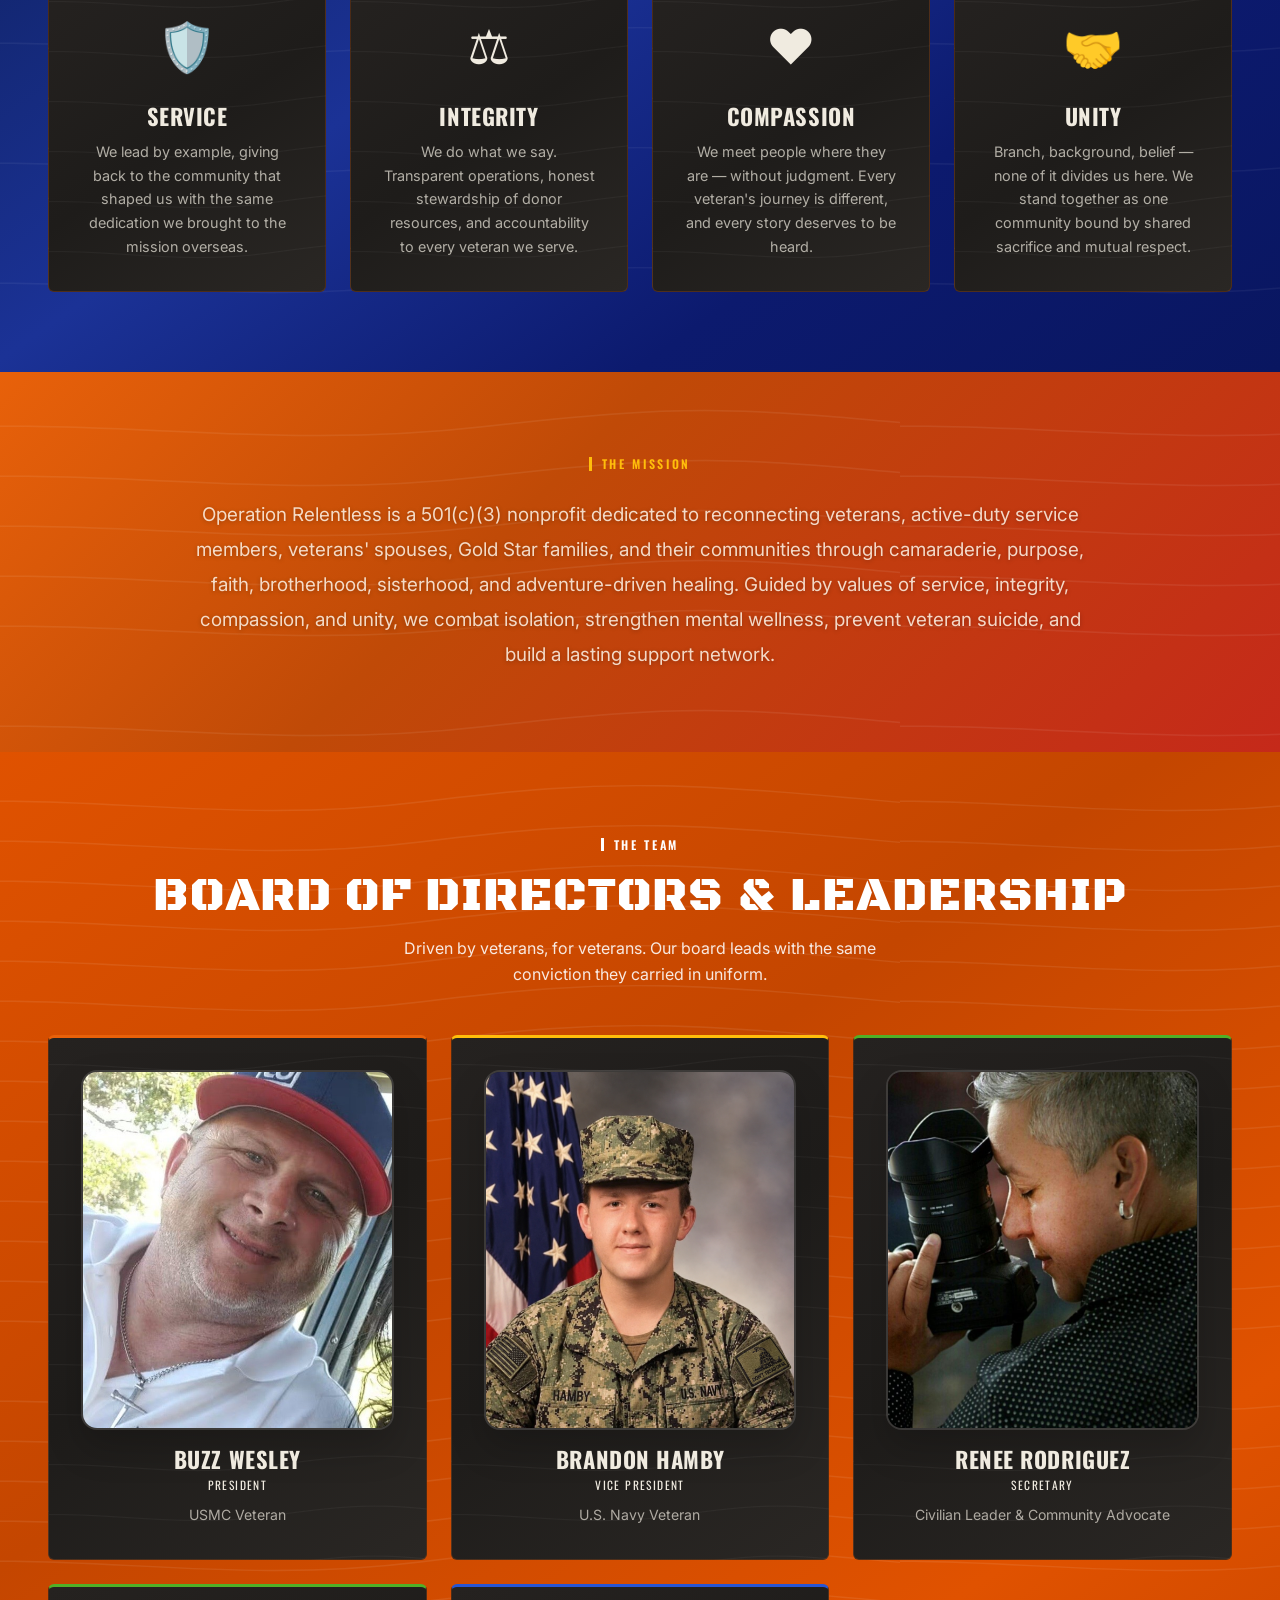
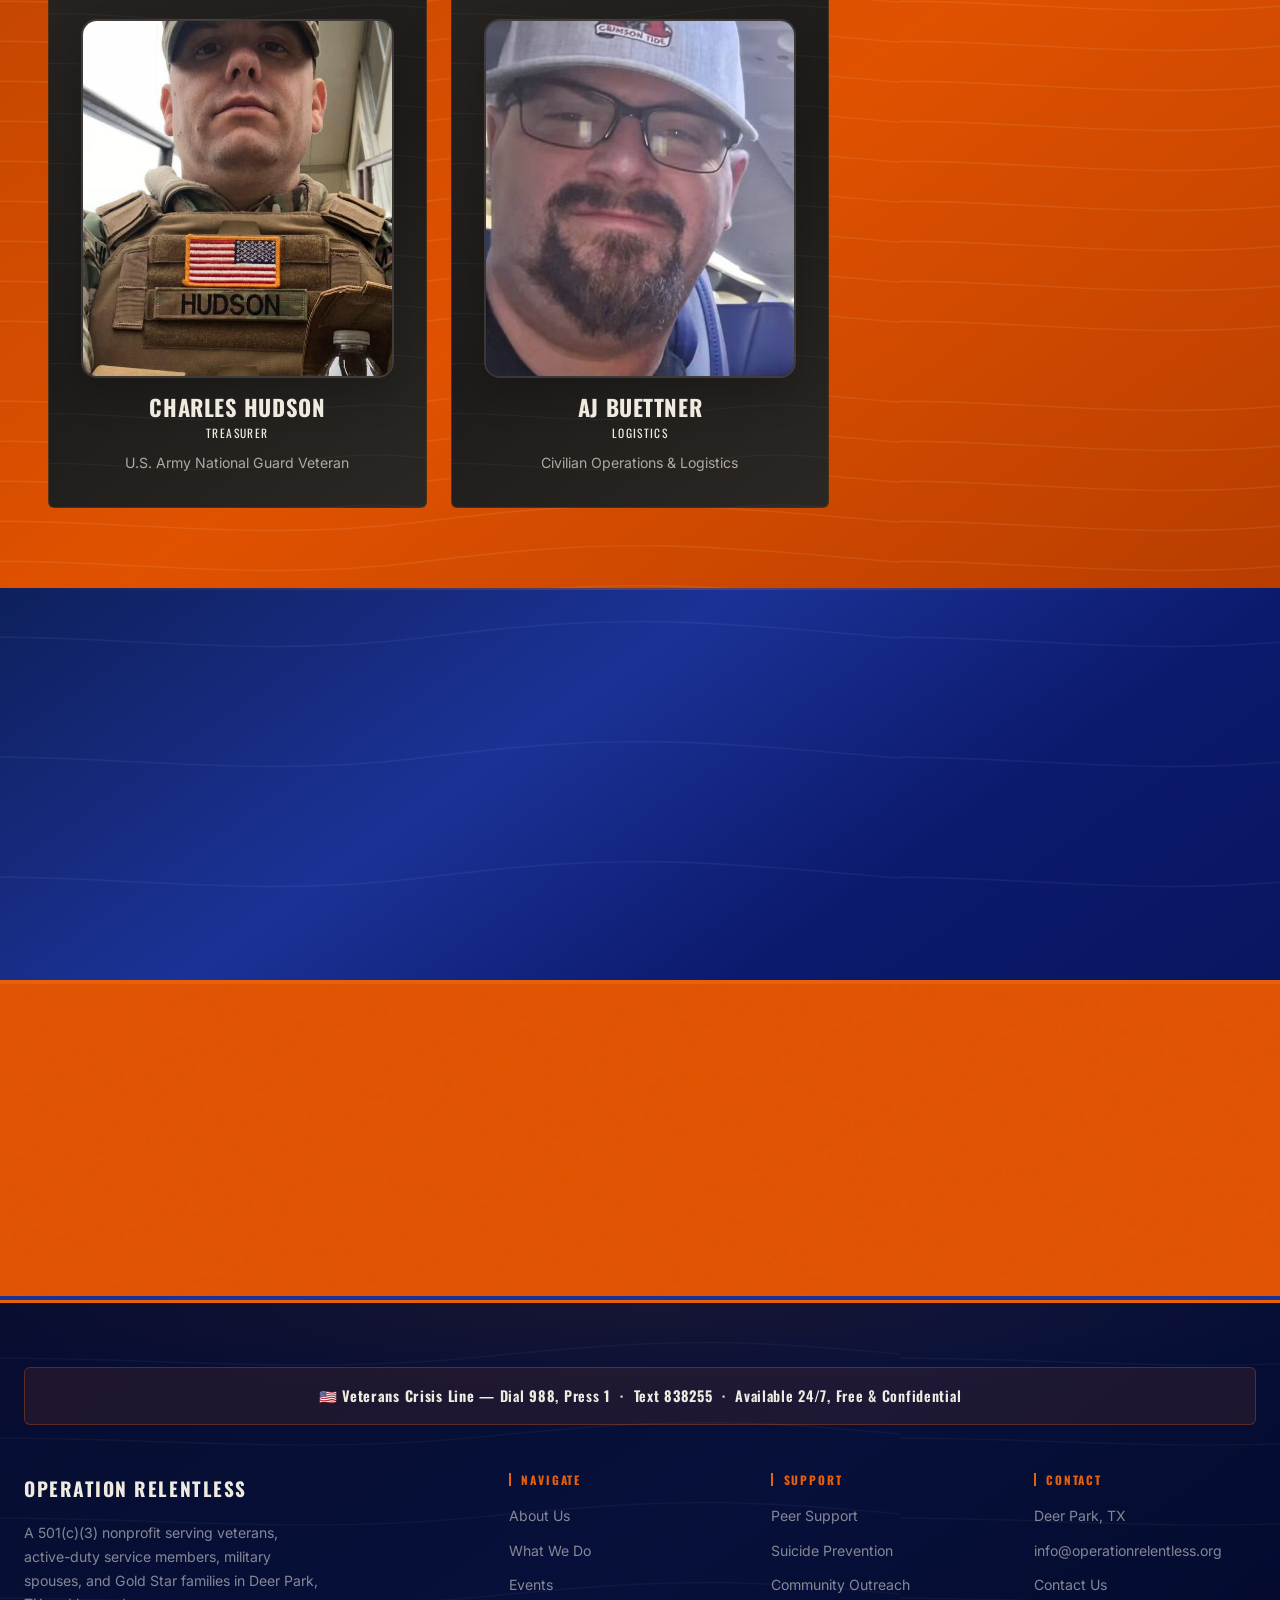
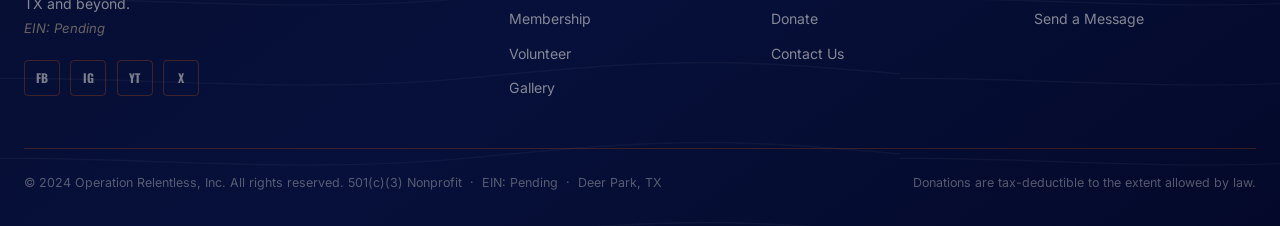
==== commit 22cb6125: "f" ====
--- a/about.html
+++ b/about.html
@@ -90,11 +90,12 @@
             </p>
           </div>
 
-          <div class="reveal-right">
-            <div class="img-placeholder" style="aspect-ratio:4/3;height:auto;">
-              <div style="font-size:3rem;">🚙</div>
-              [ Team / Humvee Photo Placeholder ]
-            </div>
+          <div class="reveal-right" style="display:flex;justify-content:center;align-items:center;min-height:420px;">
+            <img
+              src="images/relentheaderlogo.png"
+              alt="Operation Relentless logo"
+              class="about-hero-badge"
+            />
           </div>
 
         </div>
@@ -175,58 +176,41 @@
 
         <div class="grid-3" style="gap:1.5rem;">
 
-          <!-- BJ Powers -->
           <div class="card reveal reveal-delay-1" style="text-align:center;border-top:3px solid var(--orange);">
-            <div class="img-placeholder-sq" style="background:linear-gradient(135deg,var(--orange),var(--red));border:none;color:#fff;font-family:var(--font-display);font-size:1.6rem;font-weight:700;">BJ</div>
-            <h4 style="margin-bottom:0.25rem;">BJ Powers</h4>
-            <div class="tag red" style="margin-bottom:0.75rem;">President</div>
-            <p style="font-size:0.88rem;color:rgba(239,235,225,0.65);">Founder and driving force behind Operation Relentless. Military veteran, community builder, and off-road enthusiast committed to ensuring no veteran is left behind.</p>
-          </div>
-
-          <!-- Buzz Wesley -->
+            <img src="images/buzz wesley.jpg" alt="Buzz Wesley" class="team-photo" />
+            <h4 style="margin-bottom:0.25rem;">Buzz Wesley</h4>
+            <div class="team-role">President</div>
+            <p class="team-background">USMC Veteran</p>
+          </div>
+
           <div class="card reveal reveal-delay-2" style="text-align:center;border-top:3px solid var(--yellow);">
-            <div class="img-placeholder-sq" style="background:linear-gradient(135deg,var(--yellow),var(--orange));border:none;color:#fff;font-family:var(--font-display);font-size:1.6rem;font-weight:700;">BW</div>
-            <h4 style="margin-bottom:0.25rem;">Buzz Wesley</h4>
-            <div class="tag yellow" style="margin-bottom:0.75rem;">Vice President</div>
-            <p style="font-size:0.88rem;color:rgba(239,235,225,0.65);">Leads mission operations and community partnerships. A veteran with deep roots in the Houston area, Buzz ensures the mission stays connected to the community it serves.</p>
-          </div>
-
-          <!-- Renee -->
+            <img src="images/brandon hamby us navy veteran vice president.png" alt="Brandon Hamby" class="team-photo" />
+            <h4 style="margin-bottom:0.25rem;">Brandon Hamby</h4>
+            <div class="team-role">Vice President</div>
+            <p class="team-background">U.S. Navy Veteran</p>
+          </div>
+
           <div class="card reveal reveal-delay-3" style="text-align:center;border-top:3px solid var(--green-hot);">
-            <div class="img-placeholder-sq" style="background:linear-gradient(135deg,var(--green-hot),var(--green));border:none;color:#fff;font-family:var(--font-display);font-size:1.6rem;font-weight:700;">R</div>
-            <h4 style="margin-bottom:0.25rem;">Renee</h4>
-            <div class="tag blue" style="margin-bottom:0.75rem;">Secretary</div>
-            <p style="font-size:0.88rem;color:rgba(239,235,225,0.65);">The organizational backbone of Operation Relentless. Renee handles communications, record-keeping, and is a passionate advocate for military spouses and families.</p>
-          </div>
-
-          <!-- Peter -->
+            <img src="images/renee rodriguez civilian secretary.jpg" alt="Renee Rodriguez" class="team-photo" />
+            <h4 style="margin-bottom:0.25rem;">Renee Rodriguez</h4>
+            <div class="team-role">Secretary</div>
+            <p class="team-background">Civilian Leader &amp; Community Advocate</p>
+          </div>
+
           <div class="card reveal reveal-delay-1" style="text-align:center;border-top:3px solid var(--green-hot);">
-            <div class="img-placeholder-sq" style="background:linear-gradient(135deg,var(--green-hot),var(--green));border:none;color:#fff;font-family:var(--font-display);font-size:1.6rem;font-weight:700;">P</div>
-            <h4 style="margin-bottom:0.25rem;">Peter</h4>
-            <div class="tag olive" style="margin-bottom:0.75rem;">Treasurer</div>
-            <p style="font-size:0.88rem;color:rgba(239,235,225,0.65);">Responsible for financial stewardship and grant management. Peter ensures every dollar donated to Operation Relentless is put to work directly serving veterans.</p>
-          </div>
-
-          <!-- AJ -->
-          <div class="card reveal reveal-delay-2" style="text-align:center;">
-            <div class="img-placeholder-sq" style="background:linear-gradient(135deg,var(--blue-hot),var(--blue));border:none;color:#fff;font-family:var(--font-display);font-size:1.6rem;font-weight:700;">AJ</div>
-            <h4 style="margin-bottom:0.25rem;">AJ</h4>
-            <div class="tag olive" style="margin-bottom:0.75rem;">Director of Operations &amp; Logistics</div>
-            <p style="font-size:0.88rem;color:rgba(239,235,225,0.65);">The engine that keeps the mission moving. AJ oversees event execution, convoy logistics, and operational planning to ensure every OR event runs flawlessly.</p>
-          </div>
-
-          <!-- Matthew -->
-          <div class="card reveal reveal-delay-3" style="text-align:center;">
-            <div class="img-placeholder-sq" style="background:linear-gradient(135deg,var(--orange-hot),var(--orange));border:none;color:#fff;font-family:var(--font-display);font-size:1.6rem;font-weight:700;">M</div>
-            <h4 style="margin-bottom:0.25rem;">Matthew</h4>
-            <div class="tag olive" style="margin-bottom:0.75rem;">Director of Fundraising &amp; Grants</div>
-            <p style="font-size:0.88rem;color:rgba(239,235,224,0.65);">Leads grant writing, donor relations, and fundraising strategy. Matthew is building the financial foundation that will sustain Operation Relentless's mission for years to come.</p>
-          </div>
-
-        </div>
-
-        <div class="notice olive reveal" style="margin-top:2.5rem;max-width:640px;margin-left:auto;margin-right:auto;text-align:center;">
-          📷 Member photos and extended bios coming soon. For leadership inquiries, <a href="contact.html">contact us</a>.
+            <img src="images/charles hudson us army national guard treasurer.jpg" alt="Charles Hudson" class="team-photo" />
+            <h4 style="margin-bottom:0.25rem;">Charles Hudson</h4>
+            <div class="team-role">Treasurer</div>
+            <p class="team-background">U.S. Army National Guard Veteran</p>
+          </div>
+
+          <div class="card reveal reveal-delay-2" style="text-align:center;border-top:3px solid var(--blue-hot);">
+            <img src="images/AJ buettner civilian logistics.jpg" alt="AJ Buettner" class="team-photo" />
+            <h4 style="margin-bottom:0.25rem;">AJ Buettner</h4>
+            <div class="team-role">Logistics</div>
+            <p class="team-background">Civilian Operations &amp; Logistics</p>
+          </div>
+
         </div>
 
       </div>
--- a/css/styles.css
+++ b/css/styles.css
@@ -798,6 +798,46 @@
   font-size: 0.65rem; font-family: var(--font-display);
   letter-spacing: 0.1em; text-transform: uppercase;
   color: var(--tan-40); margin: 0 auto 1rem; text-align: center;
+}
+
+.about-hero-badge {
+  display: block;
+  width: min(84%, 420px);
+  height: auto;
+  filter: drop-shadow(0 10px 22px rgba(0,0,0,0.45));
+  transition: transform var(--tr), filter var(--tr);
+}
+
+.about-hero-badge:hover {
+  transform: translateY(-6px) scale(1.02);
+  filter: drop-shadow(0 18px 28px rgba(0,0,0,0.6));
+}
+
+.team-photo {
+  width: 100%;
+  aspect-ratio: 1 / 1.15;
+  object-fit: cover;
+  display: block;
+  border-radius: 16px;
+  border: 2px solid rgba(255,255,255,0.12);
+  box-shadow: 0 18px 36px rgba(0,0,0,0.18);
+  margin: 0 auto 1rem;
+}
+
+.team-role {
+  margin: 0 0 0.55rem;
+  font-family: var(--font-display);
+  font-size: 0.72rem;
+  letter-spacing: 0.12em;
+  text-transform: uppercase;
+  color: var(--cream);
+}
+
+.team-background {
+  margin: 0;
+  font-size: 0.88rem;
+  line-height: 1.7;
+  color: rgba(239,235,225,0.72);
 }
 
 /* =======================================================
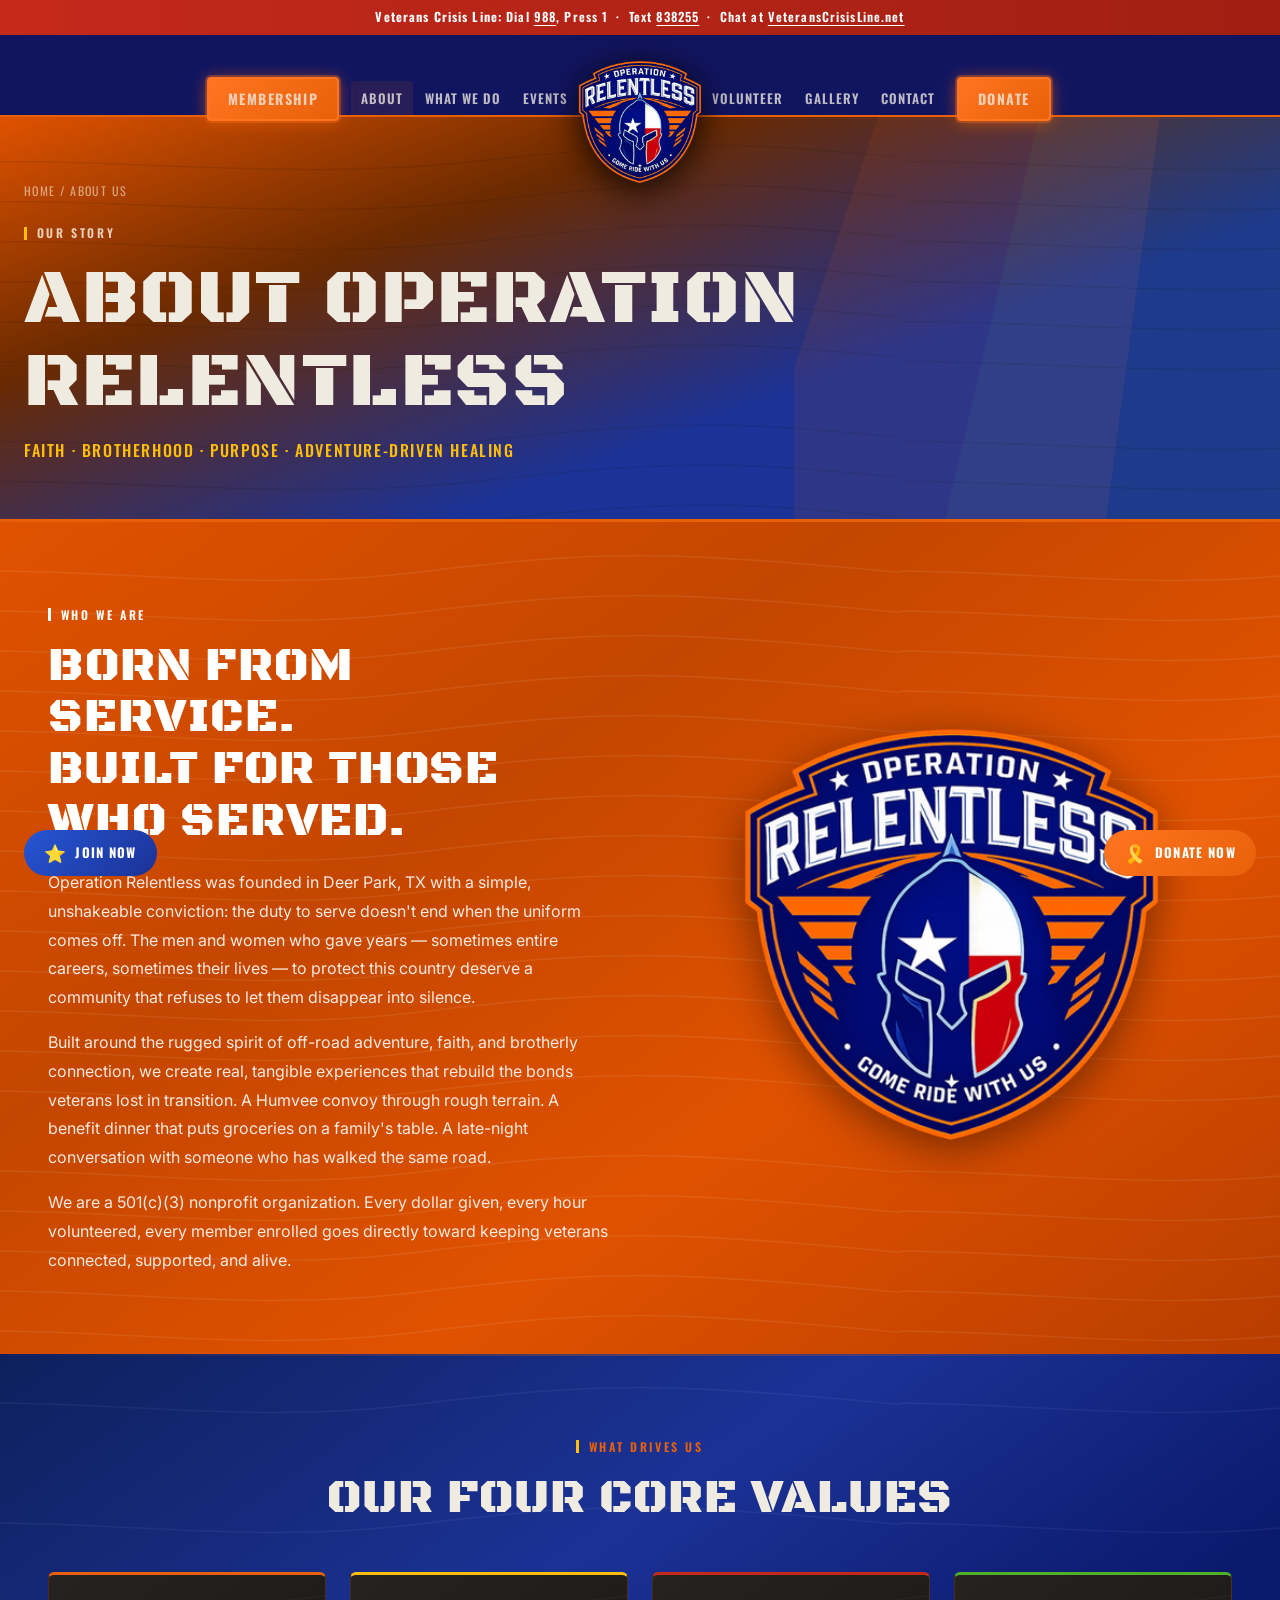
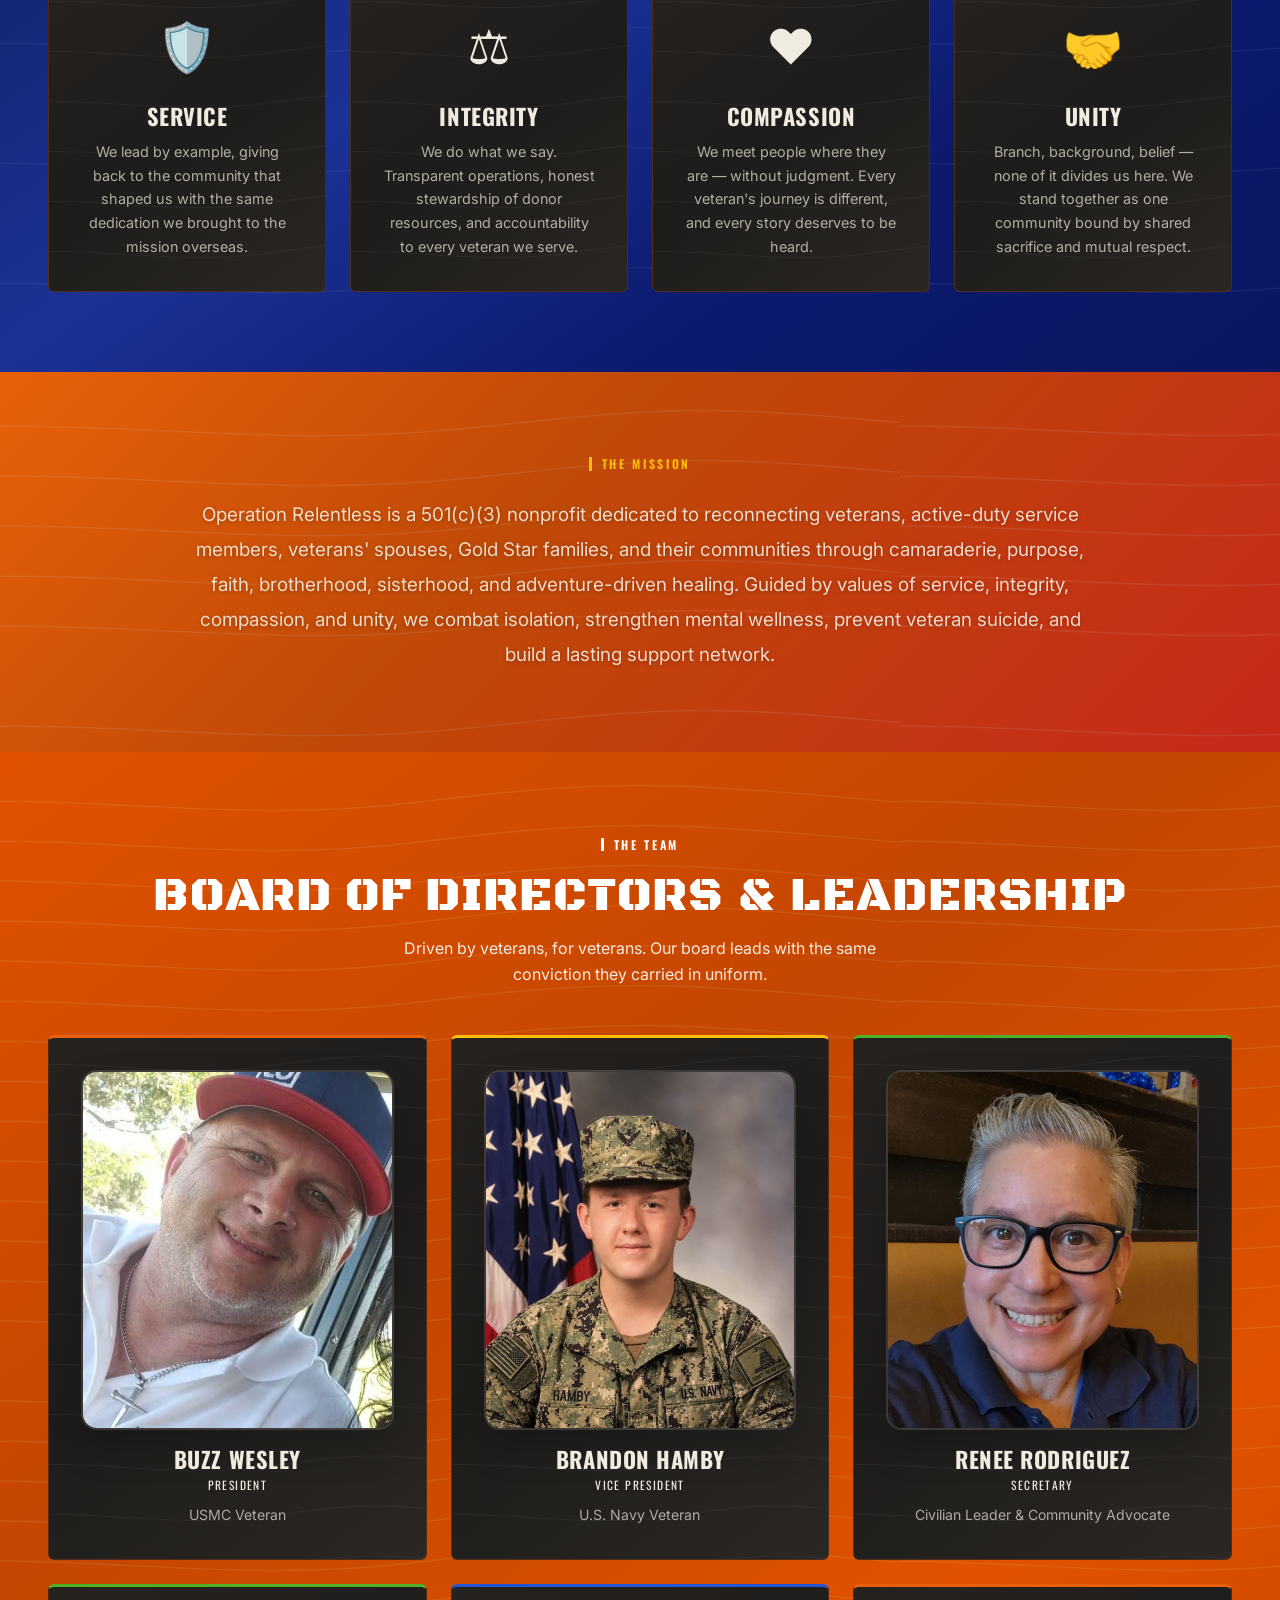
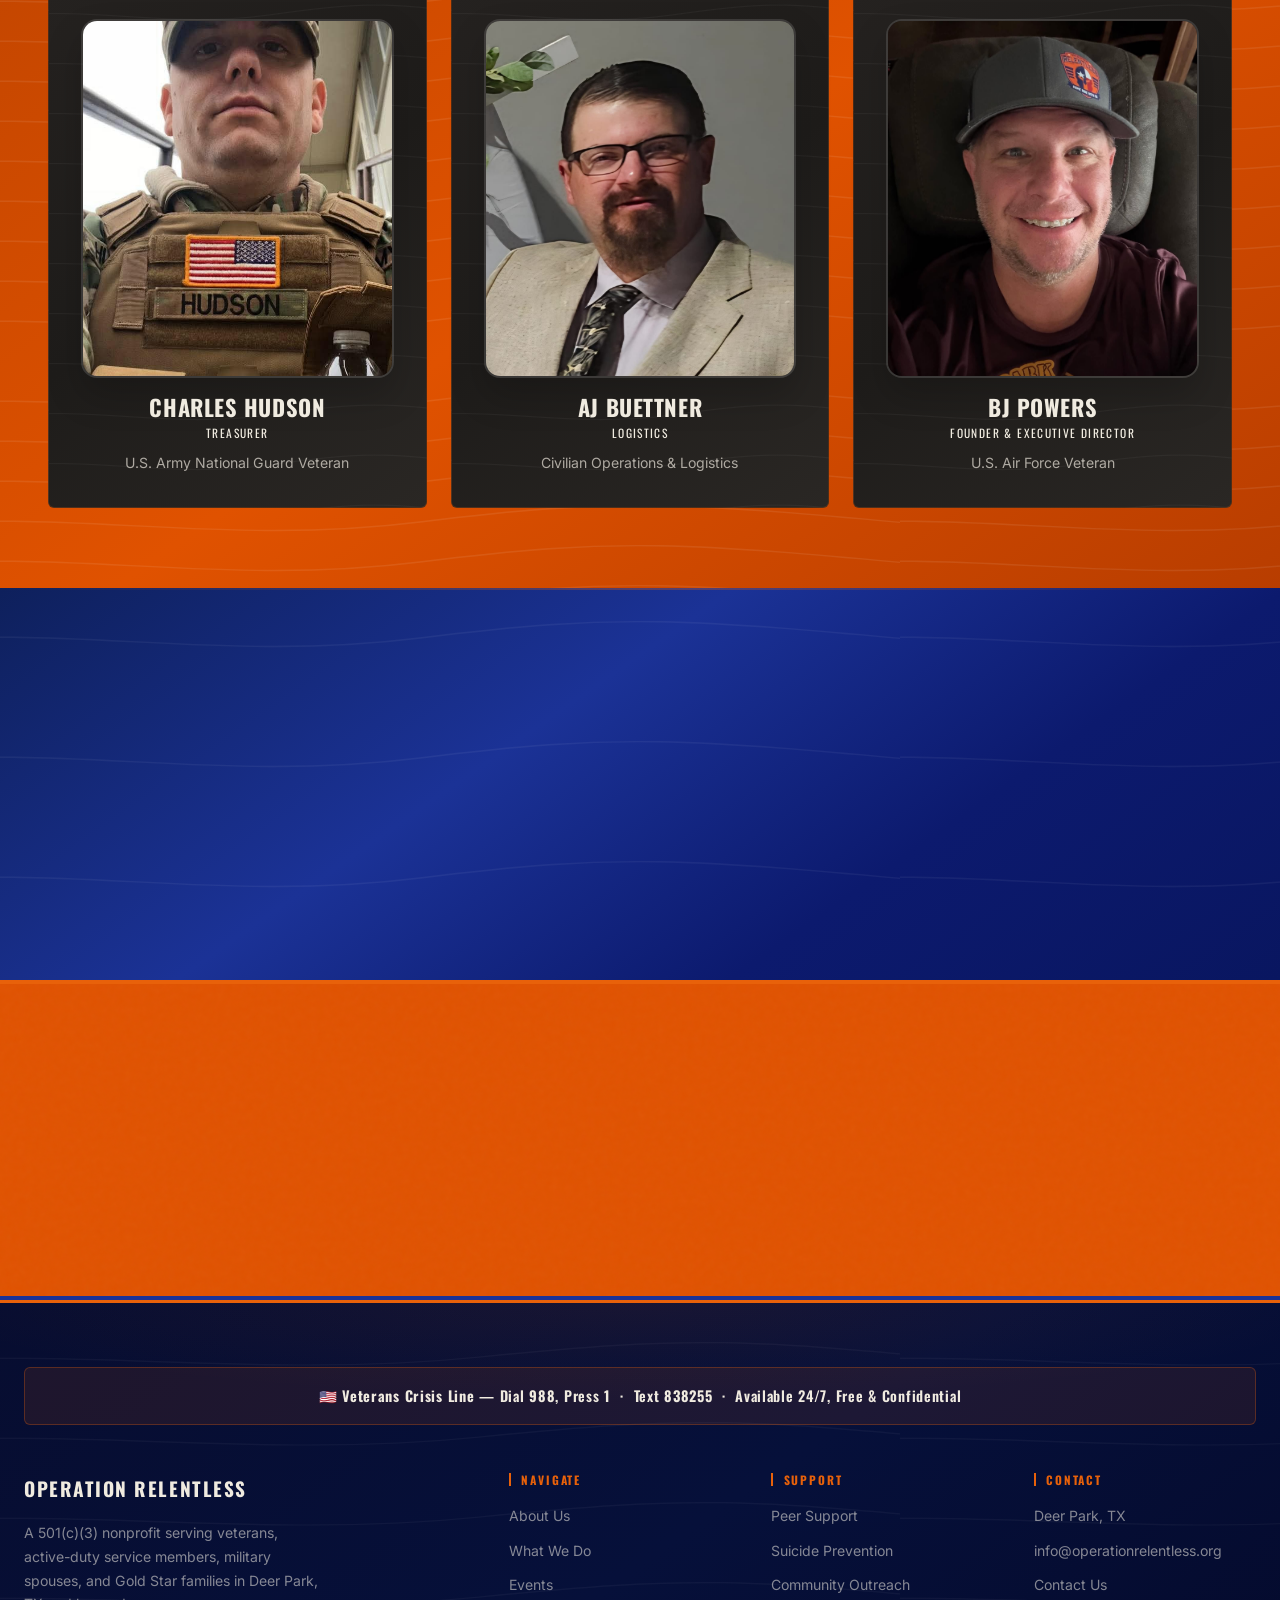
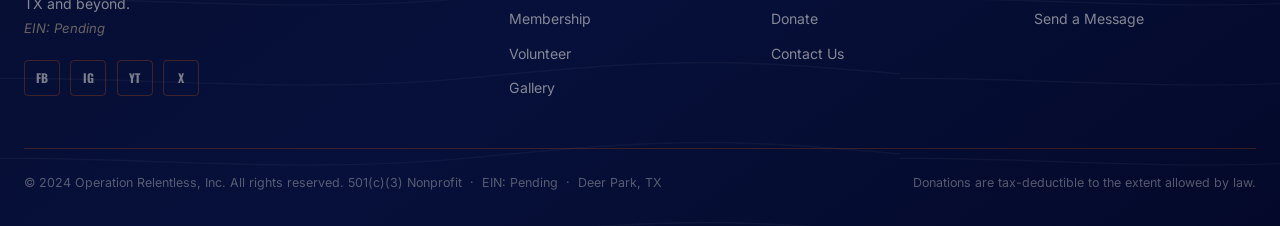
==== commit 97ea45e1: "f" ====
--- a/about.html
+++ b/about.html
@@ -191,7 +191,7 @@
           </div>
 
           <div class="card reveal reveal-delay-3" style="text-align:center;border-top:3px solid var(--green-hot);">
-            <img src="images/renee rodriguez civilian secretary.jpg" alt="Renee Rodriguez" class="team-photo" />
+            <img src="images/renee rodriguez new.jpg" alt="Renee Rodriguez" class="team-photo" />
             <h4 style="margin-bottom:0.25rem;">Renee Rodriguez</h4>
             <div class="team-role">Secretary</div>
             <p class="team-background">Civilian Leader &amp; Community Advocate</p>
@@ -205,10 +205,17 @@
           </div>
 
           <div class="card reveal reveal-delay-2" style="text-align:center;border-top:3px solid var(--blue-hot);">
-            <img src="images/AJ buettner civilian logistics.jpg" alt="AJ Buettner" class="team-photo" />
+            <img src="images/aj buettner new.jpg" alt="AJ Buettner" class="team-photo" />
             <h4 style="margin-bottom:0.25rem;">AJ Buettner</h4>
             <div class="team-role">Logistics</div>
             <p class="team-background">Civilian Operations &amp; Logistics</p>
+          </div>
+
+          <div class="card reveal reveal-delay-3" style="text-align:center;border-top:3px solid var(--orange);">
+            <img src="images/bj powers usaf veteran founder and executive director.jpg" alt="BJ Powers" class="team-photo" />
+            <h4 style="margin-bottom:0.25rem;">BJ Powers</h4>
+            <div class="team-role">Founder &amp; Executive Director</div>
+            <p class="team-background">U.S. Air Force Veteran</p>
           </div>
 
         </div>
